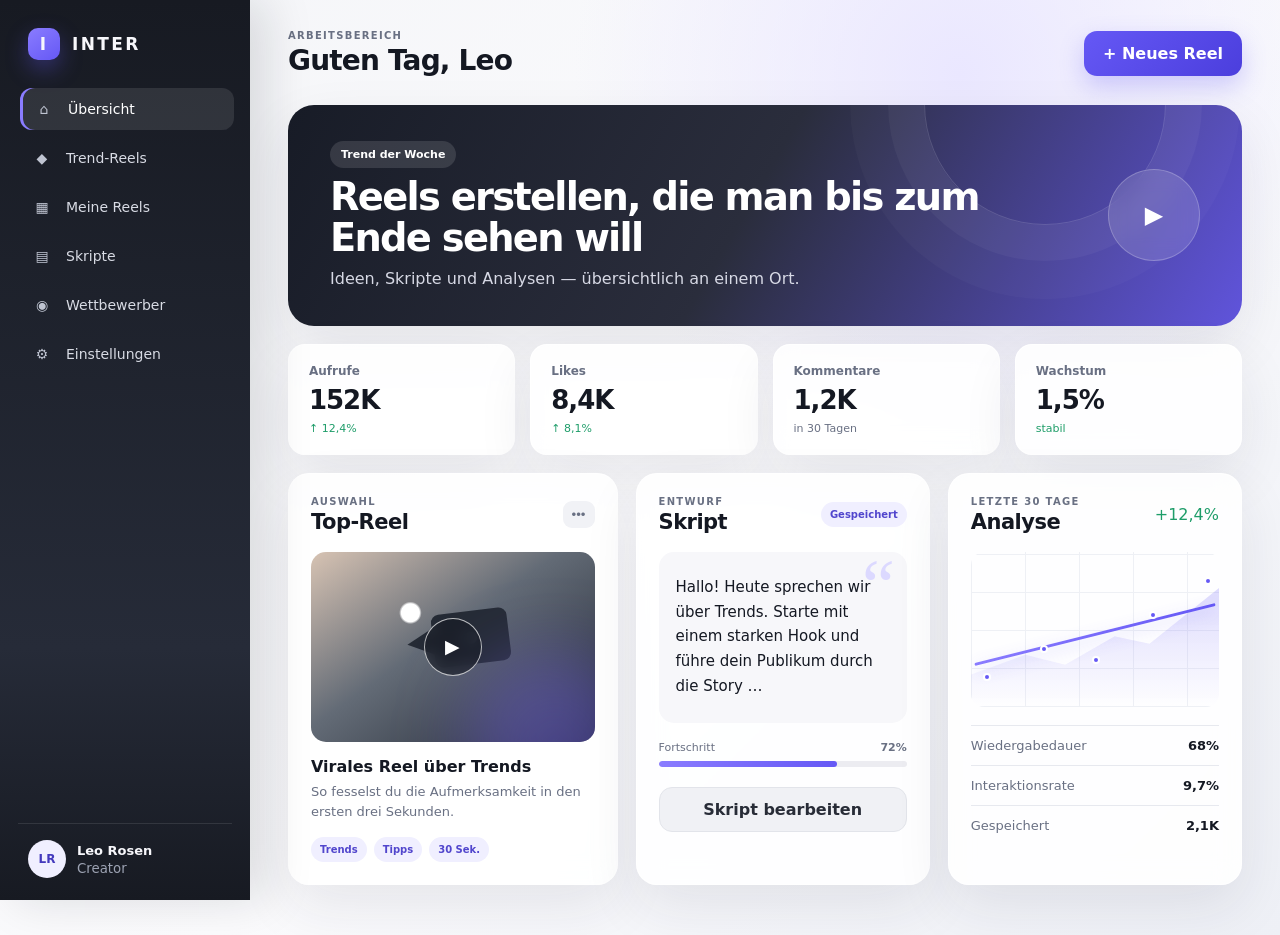
==== index.html @ 240b31e9 "Translate dashboard to German" ====
<!doctype html>
<html lang="de">
<head>
  <meta charset="UTF-8">
  <meta name="viewport" content="width=device-width, initial-scale=1.0">
  <meta name="description" content="Inter — der intelligente Arbeitsbereich für die Erstellung und Analyse von Reels.">
  <title>Inter — Reels Dashboard</title>
  <link rel="stylesheet" href="styles.css">
</head>
<body>
  <div class="app-shell">
    <aside class="sidebar" id="sidebar">
      <div class="brand"><span class="brand-mark">I</span><span>INTER</span></div>
      <nav aria-label="Hauptnavigation">
        <a class="nav-item active" href="#dashboard" aria-current="page"><span>⌂</span>Übersicht</a>
        <a class="nav-item" href="#ideas"><span>◆</span>Trend-Reels</a>
        <a class="nav-item" href="#reels"><span>▦</span>Meine Reels</a>
        <a class="nav-item" href="#scripts"><span>▤</span>Skripte</a>
        <a class="nav-item" href="#competitors"><span>◉</span>Wettbewerber</a>
        <a class="nav-item" href="#settings"><span>⚙</span>Einstellungen</a>
      </nav>
      <div class="sidebar-footer">
        <div class="avatar">LR</div>
        <div><strong>Leo Rosen</strong><small>Creator</small></div>
      </div>
    </aside>

    <main class="main" id="dashboard">
      <header class="topbar">
        <button class="menu-button" id="menuButton" aria-label="Menü öffnen" aria-expanded="false">☰</button>
        <div><p class="eyebrow">Arbeitsbereich</p><h1>Guten Tag, Leo</h1></div>
        <button class="primary-button">+ Neues Reel</button>
      </header>

      <section class="hero">
        <div><span class="badge">Trend der Woche</span><h2>Reels erstellen, die man bis zum Ende sehen will</h2><p>Ideen, Skripte und Analysen — übersichtlich an einem Ort.</p></div>
        <div class="hero-orb" aria-hidden="true"><span>▶</span></div>
      </section>

      <section class="stats" aria-label="Statistik">
        <article class="stat-card"><div class="stat-label">Aufrufe</div><strong>152K</strong><span class="positive">↑ 12,4%</span></article>
        <article class="stat-card"><div class="stat-label">Likes</div><strong>8,4K</strong><span class="positive">↑ 8,1%</span></article>
        <article class="stat-card"><div class="stat-label">Kommentare</div><strong>1,2K</strong><span>in 30 Tagen</span></article>
        <article class="stat-card"><div class="stat-label">Wachstum</div><strong>1,5%</strong><span class="positive">stabil</span></article>
      </section>

      <section class="dashboard-grid">
        <article class="panel popular-panel">
          <div class="panel-heading"><div><p class="eyebrow">Auswahl</p><h3>Top-Reel</h3></div><button class="icon-button" aria-label="Weitere Optionen">•••</button></div>
          <div class="video-placeholder"><div class="camera">●</div><button class="play-button" aria-label="Abspielen">▶</button><div class="video-glow"></div></div>
          <h4>Virales Reel über Trends</h4><p>So fesselst du die Aufmerksamkeit in den ersten drei Sekunden.</p>
          <div class="tags"><span>Trends</span><span>Tipps</span><span>30 Sek.</span></div>
        </article>

        <article class="panel script-panel" id="scripts">
          <div class="panel-heading"><div><p class="eyebrow">Entwurf</p><h3>Skript</h3></div><span class="status">Gespeichert</span></div>
          <div class="script-content"><span class="quote">“</span><p>Hallo! Heute sprechen wir über Trends. Starte mit einem starken Hook und führe dein Publikum durch die Story …</p></div>
          <div class="progress-label"><span>Fortschritt</span><strong>72%</strong></div><div class="progress"><span></span></div>
          <button class="secondary-button">Skript bearbeiten</button>
        </article>

        <article class="panel analytics-panel">
          <div class="panel-heading"><div><p class="eyebrow">Letzte 30 Tage</p><h3>Analyse</h3></div><span class="positive">+12,4%</span></div>
          <div class="chart" aria-label="Diagramm zur Entwicklung der Aufrufe"><div class="chart-line"></div><i style="--x:5%;--y:78%"></i><i style="--x:28%;--y:60%"></i><i style="--x:49%;--y:67%"></i><i style="--x:72%;--y:38%"></i><i style="--x:94%;--y:16%"></i></div>
          <div class="analytics-row"><span>Wiedergabedauer</span><strong>68%</strong></div><div class="analytics-row"><span>Interaktionsrate</span><strong>9,7%</strong></div><div class="analytics-row"><span>Gespeichert</span><strong>2,1K</strong></div>
        </article>
      </section>
    </main>
  </div>
  <script src="app.js"></script>
</body>
</html>
---- styles.css ----
:root{--ink:#141822;--muted:#697083;--line:#e7e9ef;--panel:rgba(255,255,255,.88);--accent:#6558f5;--accent2:#8a7cff;--positive:#1e9d69;--shadow:0 22px 55px rgba(32,38,55,.09)}
*{box-sizing:border-box}html{scroll-behavior:smooth}body{margin:0;font-family:Inter,ui-sans-serif,system-ui,-apple-system,"Segoe UI",sans-serif;color:var(--ink);background:radial-gradient(circle at 75% 8%,#eae7ff 0,transparent 30%),linear-gradient(135deg,#f4f5f8,#fbfbfd 52%,#eef0f6);min-height:100vh}.app-shell{display:grid;grid-template-columns:250px 1fr;min-height:100vh}.sidebar{position:sticky;top:0;height:100vh;padding:28px 18px 22px;color:#f7f7fb;background:linear-gradient(180deg,#171a22,#262b38 72%,#171a22);display:flex;flex-direction:column;box-shadow:16px 0 45px rgba(18,21,29,.13);z-index:10}.brand{display:flex;align-items:center;gap:12px;padding:0 10px 28px;font-size:17px;font-weight:800;letter-spacing:.14em}.brand-mark{display:grid;place-items:center;width:32px;height:32px;border-radius:10px;background:linear-gradient(145deg,var(--accent2),var(--accent));box-shadow:0 9px 22px rgba(101,88,245,.35)}nav{display:grid;gap:7px}.nav-item{display:flex;gap:14px;align-items:center;padding:13px 14px;border-radius:12px;color:#d8dbe4;text-decoration:none;font-size:14px;transition:.2s}.nav-item span{width:20px;text-align:center;color:#bfc4d1}.nav-item:hover,.nav-item.active{color:#fff;background:rgba(255,255,255,.1);transform:translateX(2px)}.nav-item.active{box-shadow:inset 3px 0 0 var(--accent2)}.sidebar-footer{margin-top:auto;padding:16px 10px 0;border-top:1px solid rgba(255,255,255,.1);display:flex;align-items:center;gap:11px}.sidebar-footer strong,.sidebar-footer small{display:block}.sidebar-footer strong{font-size:13px}.sidebar-footer small{color:#9ca2b2;margin-top:3px}.avatar{display:grid;place-items:center;width:38px;height:38px;border-radius:50%;background:#f0efff;color:#4339bd;font-weight:800;font-size:12px}.main{padding:30px 38px 50px;min-width:0}.topbar{display:flex;align-items:center;gap:18px;margin-bottom:28px}.topbar h1{font-size:28px;margin:3px 0 0;letter-spacing:-.03em}.eyebrow{margin:0;text-transform:uppercase;letter-spacing:.13em;color:var(--muted);font-size:10px;font-weight:800}.primary-button,.secondary-button{border:0;border-radius:13px;font:inherit;font-weight:750;cursor:pointer}.primary-button{margin-left:auto;color:white;padding:13px 19px;background:linear-gradient(135deg,var(--accent),#4b3edd);box-shadow:0 10px 24px rgba(101,88,245,.28)}.menu-button{display:none;border:0;background:white;border-radius:10px;padding:10px;font-size:20px}.hero{position:relative;overflow:hidden;display:flex;justify-content:space-between;align-items:center;padding:38px 42px;border-radius:26px;color:#fff;background:linear-gradient(120deg,#181c27 0%,#2a2d3c 48%,#6054dc 100%);box-shadow:var(--shadow)}.hero:after{content:"";position:absolute;width:240px;height:240px;right:8%;top:-55%;border:1px solid rgba(255,255,255,.15);border-radius:50%;box-shadow:0 0 0 36px rgba(255,255,255,.04),0 0 0 74px rgba(255,255,255,.025)}.hero h2{max-width:650px;margin:14px 0 10px;font-size:clamp(25px,3vw,42px);line-height:1.08;letter-spacing:-.045em}.hero p{max-width:580px;margin:0;color:#d7d9e5}.badge{padding:7px 11px;border-radius:99px;background:rgba(255,255,255,.12);font-size:11px;font-weight:700}.hero-orb{z-index:1;display:grid;place-items:center;min-width:92px;height:92px;border-radius:50%;background:rgba(255,255,255,.13);border:1px solid rgba(255,255,255,.22);font-size:24px;backdrop-filter:blur(10px)}.stats{display:grid;grid-template-columns:repeat(4,1fr);gap:15px;margin:18px 0}.stat-card,.panel{background:var(--panel);border:1px solid rgba(255,255,255,.9);box-shadow:var(--shadow);backdrop-filter:blur(12px)}.stat-card{padding:19px 20px;border-radius:17px;display:grid;gap:7px}.stat-card strong{font-size:26px;letter-spacing:-.04em}.stat-card>span{font-size:11px;color:var(--muted)}.stat-label{font-size:12px;color:var(--muted);font-weight:650}.positive{color:var(--positive)!important}.dashboard-grid{display:grid;grid-template-columns:1.12fr 1fr 1fr;gap:18px}.panel{border-radius:21px;padding:22px;min-width:0}.panel-heading{display:flex;align-items:center;justify-content:space-between;margin-bottom:18px}.panel h3{font-size:21px;margin:3px 0 0;letter-spacing:-.025em}.panel h4{font-size:16px;margin:15px 0 6px}.panel>p{font-size:13px;line-height:1.55;color:var(--muted);margin:0}.icon-button{border:0;background:#f1f2f6;border-radius:9px;padding:6px 9px;color:var(--muted)}.video-placeholder{height:190px;position:relative;overflow:hidden;border-radius:15px;background:radial-gradient(circle at 35% 32%,#fff 0 4%,transparent 5%),linear-gradient(145deg,#d7c3b3 0%,#636b76 45%,#202632 100%)}.camera{position:absolute;left:43%;top:31%;width:76px;height:53px;border-radius:8px;background:#252b35;color:#47505c;text-align:center;padding-top:16px;transform:rotate(-7deg)}.camera:before{content:"";position:absolute;left:-26px;top:12px;border-style:solid;border-width:14px 28px 14px 0;border-color:transparent #252b35 transparent transparent}.play-button{position:absolute;z-index:2;inset:50% auto auto 50%;transform:translate(-50%,-50%);display:grid;place-items:center;width:58px;height:58px;border-radius:50%;border:1px solid rgba(255,255,255,.7);background:rgba(20,24,34,.55);color:white;font-size:19px;backdrop-filter:blur(8px)}.video-glow{position:absolute;width:180px;height:180px;border-radius:50%;background:rgba(126,106,255,.38);filter:blur(35px);right:-50px;bottom:-90px}.tags{display:flex;flex-wrap:wrap;gap:7px;margin-top:15px}.tags span,.status{font-size:10px;font-weight:700;padding:7px 9px;border-radius:99px;background:#f0efff;color:#5146cd}.script-content{position:relative;padding:23px 17px 24px;background:#f7f7fa;border-radius:15px;min-height:157px}.script-content p{margin:0;font-size:15px;line-height:1.65}.quote{position:absolute;right:12px;top:-9px;color:#dcd9ff;font-size:74px;font-family:Georgia}.progress-label{display:flex;justify-content:space-between;margin:18px 0 7px;font-size:11px;color:var(--muted)}.progress{height:6px;border-radius:8px;background:#ececf1;overflow:hidden}.progress span{display:block;width:72%;height:100%;background:linear-gradient(90deg,var(--accent2),var(--accent));border-radius:8px}.secondary-button{width:100%;margin-top:20px;padding:12px;color:#282c37;background:#f0f1f5;border:1px solid #e2e4ea}.chart{height:155px;position:relative;margin:2px 0 18px;border-radius:13px;background:repeating-linear-gradient(0deg,#eef0f5 0 1px,transparent 1px 38px),repeating-linear-gradient(90deg,#eef0f5 0 1px,transparent 1px 54px);overflow:hidden}.chart:before{content:"";position:absolute;inset:20% 0 0;background:linear-gradient(180deg,rgba(101,88,245,.22),transparent);clip-path:polygon(0 74%,22% 58%,38% 66%,58% 43%,72% 49%,100% 4%,100% 100%,0 100%)}.chart-line{position:absolute;left:0;right:0;top:52%;height:3px;background:linear-gradient(90deg,var(--accent2),var(--accent));transform:rotate(-14deg);border-radius:9px;box-shadow:0 5px 15px rgba(101,88,245,.3)}.chart i{position:absolute;left:var(--x);top:var(--y);width:8px;height:8px;border-radius:50%;background:var(--accent);border:2px solid white}.analytics-row{display:flex;justify-content:space-between;padding:12px 0;border-top:1px solid var(--line);font-size:13px}.analytics-row span{color:var(--muted)}
@media(max-width:1050px){.dashboard-grid{grid-template-columns:1fr 1fr}.analytics-panel{grid-column:1/-1}.stats{grid-template-columns:repeat(2,1fr)}}
@media(max-width:760px){.app-shell{display:block}.sidebar{position:fixed;left:-270px;transition:left .25s}.sidebar.open{left:0}.main{padding:22px 17px 40px}.menu-button{display:block}.topbar h1{font-size:21px}.primary-button{padding:11px 13px;font-size:12px}.hero{padding:28px 24px}.hero-orb{display:none}.dashboard-grid{grid-template-columns:1fr}.analytics-panel{grid-column:auto}.stats{grid-template-columns:1fr 1fr}.video-placeholder{height:220px}}
@media(max-width:460px){.stats{grid-template-columns:1fr}.topbar .eyebrow{display:none}.primary-button{font-size:0}.primary-button:after{content:"+";font-size:20px}.hero h2{font-size:27px}}
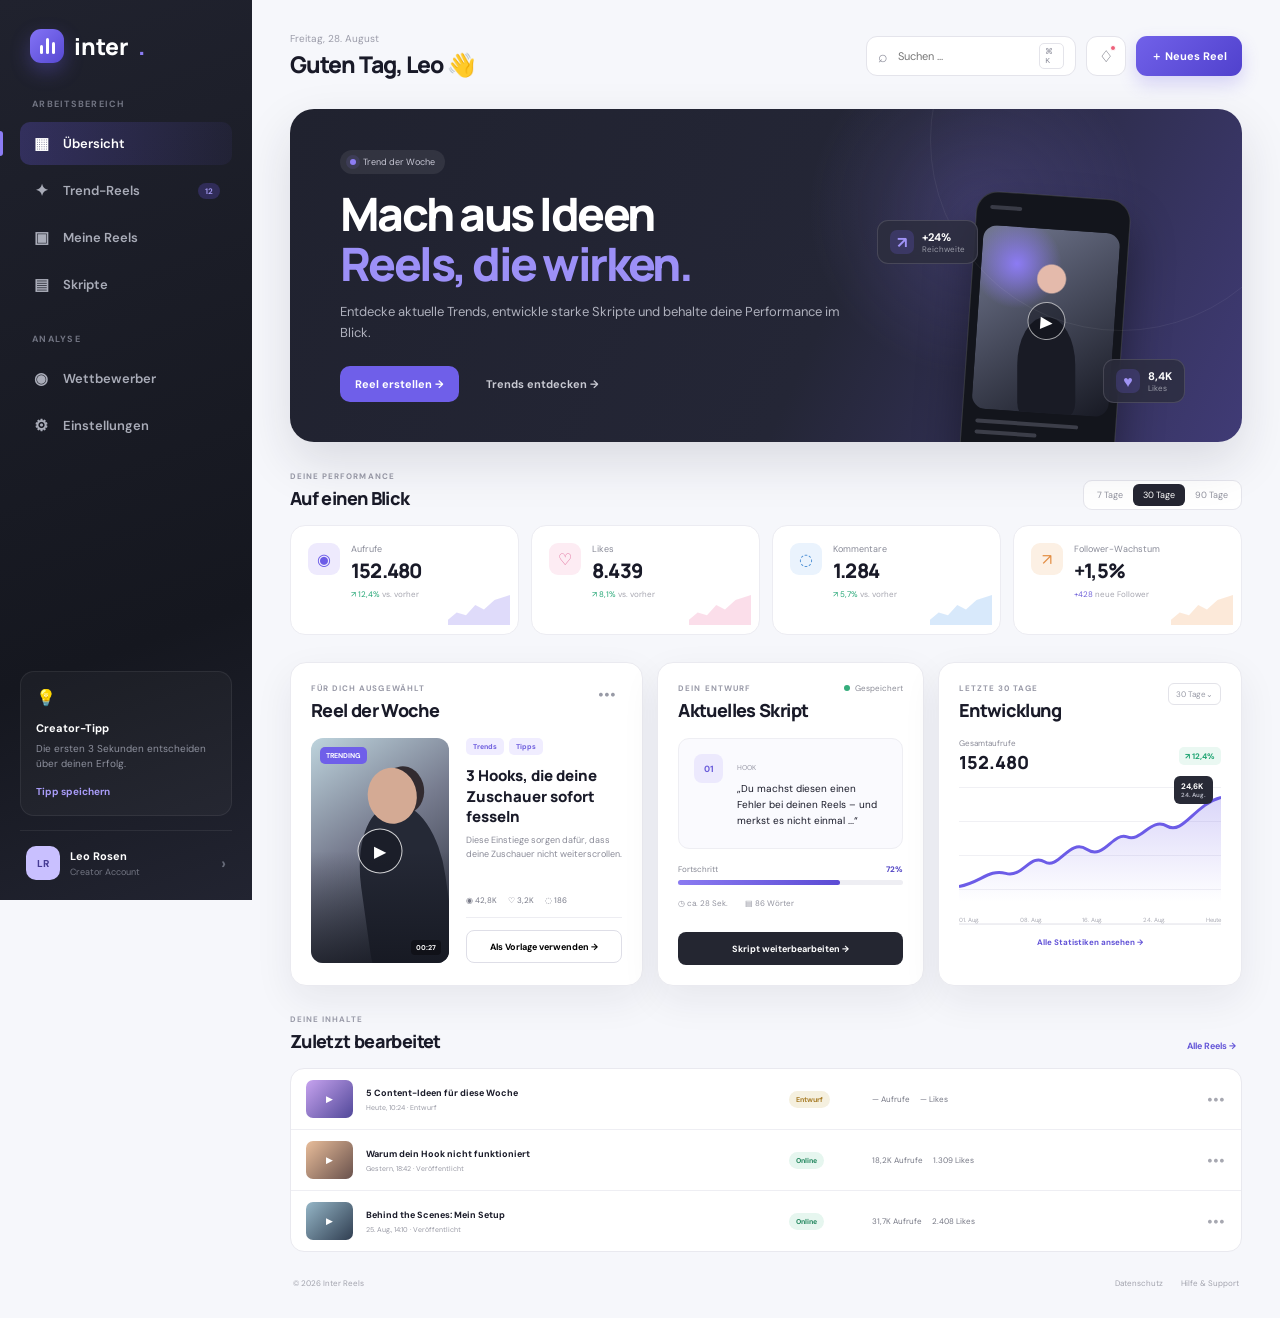
==== commit 42465b44: "Build complete dashboard frontend" ====
--- a/index.html
+++ b/index.html
@@ -1,72 +1,84 @@
 <!doctype html>
 <html lang="de">
 <head>
-  <meta charset="UTF-8">
-  <meta name="viewport" content="width=device-width, initial-scale=1.0">
-  <meta name="description" content="Inter — der intelligente Arbeitsbereich für die Erstellung und Analyse von Reels.">
-  <title>Inter — Reels Dashboard</title>
+  <meta charset="UTF-8"><meta name="viewport" content="width=device-width,initial-scale=1">
+  <meta name="description" content="Inter Reels – Ideen, Skripte und Performance für deine Kurzvideos.">
+  <title>Inter Reels — Dashboard</title>
+  <link rel="preconnect" href="https://fonts.googleapis.com"><link rel="preconnect" href="https://fonts.gstatic.com" crossorigin>
+  <link href="https://fonts.googleapis.com/css2?family=DM+Sans:wght@400;500;600;700&family=Manrope:wght@700;800&display=swap" rel="stylesheet">
   <link rel="stylesheet" href="styles.css">
 </head>
 <body>
-  <div class="app-shell">
-    <aside class="sidebar" id="sidebar">
-      <div class="brand"><span class="brand-mark">I</span><span>INTER</span></div>
-      <nav aria-label="Hauptnavigation">
-        <a class="nav-item active" href="#dashboard" aria-current="page"><span>⌂</span>Übersicht</a>
-        <a class="nav-item" href="#ideas"><span>◆</span>Trend-Reels</a>
-        <a class="nav-item" href="#reels"><span>▦</span>Meine Reels</a>
-        <a class="nav-item" href="#scripts"><span>▤</span>Skripte</a>
-        <a class="nav-item" href="#competitors"><span>◉</span>Wettbewerber</a>
-        <a class="nav-item" href="#settings"><span>⚙</span>Einstellungen</a>
-      </nav>
-      <div class="sidebar-footer">
-        <div class="avatar">LR</div>
-        <div><strong>Leo Rosen</strong><small>Creator</small></div>
+<div class="app-shell">
+  <aside class="sidebar" id="sidebar">
+    <a class="brand" href="#dashboard"><span class="brand-mark"><i></i><i></i><i></i></span>inter<span>.</span></a>
+    <nav aria-label="Hauptnavigation">
+      <p>ARBEITSBEREICH</p>
+      <a class="nav-item active" href="#dashboard" data-name="Übersicht"><b>▦</b>Übersicht</a>
+      <a class="nav-item" href="#trends" data-name="Trend-Reels"><b>✦</b>Trend-Reels <small>12</small></a>
+      <a class="nav-item" href="#reels" data-name="Meine Reels"><b>▣</b>Meine Reels</a>
+      <a class="nav-item" href="#scripts" data-name="Skripte"><b>▤</b>Skripte</a>
+      <p>ANALYSE</p>
+      <a class="nav-item" href="#competitors" data-name="Wettbewerber"><b>◉</b>Wettbewerber</a>
+      <a class="nav-item" href="#settings" data-name="Einstellungen"><b>⚙</b>Einstellungen</a>
+    </nav>
+    <div class="creator-tip"><span>💡</span><strong>Creator-Tipp</strong><p>Die ersten 3 Sekunden entscheiden über deinen Erfolg.</p><button data-toast="Tipp gespeichert">Tipp speichern</button></div>
+    <button class="profile" data-toast="Profilbereich wird vorbereitet"><span>LR</span><div><strong>Leo Rosen</strong><small>Creator Account</small></div><b>›</b></button>
+  </aside>
+  <button class="backdrop" id="backdrop" aria-label="Menü schließen"></button>
+
+  <main id="dashboard">
+    <header class="topbar">
+      <button class="menu" id="menu" aria-label="Menü öffnen" aria-expanded="false">☰</button>
+      <div class="welcome"><p>Freitag, 28. August</p><h1>Guten Tag, Leo 👋</h1></div>
+      <div class="top-actions"><label class="search">⌕<input id="search" type="search" placeholder="Suchen ..."><kbd>⌘ K</kbd></label><button class="bell" data-toast="Du hast 3 neue Benachrichtigungen">♢<i></i></button><button class="primary" data-new>＋ Neues Reel</button></div>
+    </header>
+
+    <section class="hero">
+      <div class="hero-copy"><span class="badge"><i></i>Trend der Woche</span><h2>Mach aus Ideen<br><em>Reels, die wirken.</em></h2><p>Entdecke aktuelle Trends, entwickle starke Skripte und behalte deine Performance im Blick.</p><div><button class="hero-button" data-new>Reel erstellen →</button><button class="hero-link" data-go="trends">Trends entdecken →</button></div></div>
+      <div class="hero-art" aria-hidden="true"><div class="phone"><div class="phone-head"></div><div class="preview"><span></span><button>▶</button></div><i></i><i></i></div><div class="float one"><b>↗</b><span><strong>+24%</strong><small>Reichweite</small></span></div><div class="float two"><b>♥</b><span><strong>8,4K</strong><small>Likes</small></span></div></div>
+    </section>
+
+    <section class="performance">
+      <div class="section-head"><div><p>DEINE PERFORMANCE</p><h2>Auf einen Blick</h2></div><div class="period"><button data-period="7">7 Tage</button><button class="active" data-period="30">30 Tage</button><button data-period="90">90 Tage</button></div></div>
+      <div class="stats">
+        <article><span class="stat-icon purple">◉</span><div><small>Aufrufe</small><strong data-stat="0">152.480</strong><em>↗ 12,4% <i>vs. vorher</i></em></div><b class="spark purple"></b></article>
+        <article><span class="stat-icon pink">♡</span><div><small>Likes</small><strong data-stat="1">8.439</strong><em>↗ 8,1% <i>vs. vorher</i></em></div><b class="spark pink"></b></article>
+        <article><span class="stat-icon blue">◌</span><div><small>Kommentare</small><strong data-stat="2">1.284</strong><em>↗ 5,7% <i>vs. vorher</i></em></div><b class="spark blue"></b></article>
+        <article><span class="stat-icon orange">↗</span><div><small>Follower-Wachstum</small><strong data-stat="3">+1,5%</strong><em class="growth">+428 <i>neue Follower</i></em></div><b class="spark orange"></b></article>
       </div>
-    </aside>
+    </section>
 
-    <main class="main" id="dashboard">
-      <header class="topbar">
-        <button class="menu-button" id="menuButton" aria-label="Menü öffnen" aria-expanded="false">☰</button>
-        <div><p class="eyebrow">Arbeitsbereich</p><h1>Guten Tag, Leo</h1></div>
-        <button class="primary-button">+ Neues Reel</button>
-      </header>
+    <section class="dashboard-grid" id="trends">
+      <article class="panel featured">
+        <div class="panel-head"><div><p>FÜR DICH AUSGEWÄHLT</p><h2>Reel der Woche</h2></div><button data-toast="Weitere Optionen folgen">•••</button></div>
+        <div class="featured-body"><div class="cover"><span class="trending">TRENDING</span><div class="person"></div><button class="play" data-play>▶</button><small>00:27</small></div><div class="reel-info"><div class="tags"><span>Trends</span><span>Tipps</span></div><h3>3 Hooks, die deine Zuschauer sofort fesseln</h3><p>Diese Einstiege sorgen dafür, dass deine Zuschauer nicht weiterscrollen.</p><div class="metrics"><span>◉ 42,8K</span><span>♡ 3,2K</span><span>◌ 186</span></div><button class="outline" data-template>Als Vorlage verwenden →</button></div></div>
+      </article>
 
-      <section class="hero">
-        <div><span class="badge">Trend der Woche</span><h2>Reels erstellen, die man bis zum Ende sehen will</h2><p>Ideen, Skripte und Analysen — übersichtlich an einem Ort.</p></div>
-        <div class="hero-orb" aria-hidden="true"><span>▶</span></div>
-      </section>
+      <article class="panel script" id="scripts">
+        <div class="panel-head"><div><p>DEIN ENTWURF</p><h2>Aktuelles Skript</h2></div><span class="saved"><i></i>Gespeichert</span></div>
+        <div class="script-box"><b>01</b><div><small>HOOK</small><p>„Du machst diesen einen Fehler bei deinen Reels – und merkst es nicht einmal ...“</p></div></div>
+        <div class="progress-label"><span>Fortschritt</span><strong>72%</strong></div><div class="progress"><i></i></div><div class="script-meta"><span>◷ ca. 28 Sek.</span><span>▤ 86 Wörter</span></div><button class="dark" data-edit>Skript weiterbearbeiten →</button>
+      </article>
 
-      <section class="stats" aria-label="Statistik">
-        <article class="stat-card"><div class="stat-label">Aufrufe</div><strong>152K</strong><span class="positive">↑ 12,4%</span></article>
-        <article class="stat-card"><div class="stat-label">Likes</div><strong>8,4K</strong><span class="positive">↑ 8,1%</span></article>
-        <article class="stat-card"><div class="stat-label">Kommentare</div><strong>1,2K</strong><span>in 30 Tagen</span></article>
-        <article class="stat-card"><div class="stat-label">Wachstum</div><strong>1,5%</strong><span class="positive">stabil</span></article>
-      </section>
+      <article class="panel analytics">
+        <div class="panel-head"><div><p>LETZTE 30 TAGE</p><h2>Entwicklung</h2></div><button class="select" data-toast="Zeitraum: 30 Tage">30 Tage⌄</button></div>
+        <div class="chart-total"><span>Gesamtaufrufe<strong>152.480</strong></span><b>↗ 12,4%</b></div>
+        <div class="chart"><span class="tooltip">24,6K<small>24. Aug.</small></span><svg viewBox="0 0 460 155" preserveAspectRatio="none"><defs><linearGradient id="fill" x1="0" y1="0" x2="0" y2="1"><stop stop-color="#6c5ce7" stop-opacity=".25"/><stop offset="1" stop-color="#6c5ce7" stop-opacity="0"/></linearGradient></defs><path class="area" d="M0 135C38 130 52 112 82 118S125 92 150 103S194 72 224 87S270 64 295 71S337 45 365 57S413 29 460 20V155H0Z"/><path class="line" d="M0 135C38 130 52 112 82 118S125 92 150 103S194 72 224 87S270 64 295 71S337 45 365 57S413 29 460 20"/></svg><div><span>01. Aug.</span><span>08. Aug.</span><span>16. Aug.</span><span>24. Aug.</span><span>Heute</span></div></div>
+        <button class="panel-link" data-toast="Detailanalyse wird vorbereitet">Alle Statistiken ansehen →</button>
+      </article>
+    </section>
 
-      <section class="dashboard-grid">
-        <article class="panel popular-panel">
-          <div class="panel-heading"><div><p class="eyebrow">Auswahl</p><h3>Top-Reel</h3></div><button class="icon-button" aria-label="Weitere Optionen">•••</button></div>
-          <div class="video-placeholder"><div class="camera">●</div><button class="play-button" aria-label="Abspielen">▶</button><div class="video-glow"></div></div>
-          <h4>Virales Reel über Trends</h4><p>So fesselst du die Aufmerksamkeit in den ersten drei Sekunden.</p>
-          <div class="tags"><span>Trends</span><span>Tipps</span><span>30 Sek.</span></div>
-        </article>
+    <section class="recent" id="reels"><div class="section-head"><div><p>DEINE INHALTE</p><h2>Zuletzt bearbeitet</h2></div><button data-toast="Alle Reels werden bald verfügbar">Alle Reels →</button></div><div class="reel-list">
+      <article><div class="thumb violet">▶</div><div><strong>5 Content-Ideen für diese Woche</strong><small>Heute, 10:24 · Entwurf</small></div><span class="draft">Entwurf</span><p>— Aufrufe　 — Likes</p><button>•••</button></article>
+      <article><div class="thumb sand">▶</div><div><strong>Warum dein Hook nicht funktioniert</strong><small>Gestern, 18:42 · Veröffentlicht</small></div><span class="live">Online</span><p>18,2K Aufrufe　 1.309 Likes</p><button>•••</button></article>
+      <article><div class="thumb slate">▶</div><div><strong>Behind the Scenes: Mein Setup</strong><small>25. Aug., 14:10 · Veröffentlicht</small></div><span class="live">Online</span><p>31,7K Aufrufe　 2.408 Likes</p><button>•••</button></article>
+    </div></section>
+    <footer><span>© 2026 Inter Reels</span><div><a href="#privacy">Datenschutz</a><a href="#help">Hilfe & Support</a></div></footer>
+  </main>
+</div>
 
-        <article class="panel script-panel" id="scripts">
-          <div class="panel-heading"><div><p class="eyebrow">Entwurf</p><h3>Skript</h3></div><span class="status">Gespeichert</span></div>
-          <div class="script-content"><span class="quote">“</span><p>Hallo! Heute sprechen wir über Trends. Starte mit einem starken Hook und führe dein Publikum durch die Story …</p></div>
-          <div class="progress-label"><span>Fortschritt</span><strong>72%</strong></div><div class="progress"><span></span></div>
-          <button class="secondary-button">Skript bearbeiten</button>
-        </article>
-
-        <article class="panel analytics-panel">
-          <div class="panel-heading"><div><p class="eyebrow">Letzte 30 Tage</p><h3>Analyse</h3></div><span class="positive">+12,4%</span></div>
-          <div class="chart" aria-label="Diagramm zur Entwicklung der Aufrufe"><div class="chart-line"></div><i style="--x:5%;--y:78%"></i><i style="--x:28%;--y:60%"></i><i style="--x:49%;--y:67%"></i><i style="--x:72%;--y:38%"></i><i style="--x:94%;--y:16%"></i></div>
-          <div class="analytics-row"><span>Wiedergabedauer</span><strong>68%</strong></div><div class="analytics-row"><span>Interaktionsrate</span><strong>9,7%</strong></div><div class="analytics-row"><span>Gespeichert</span><strong>2,1K</strong></div>
-        </article>
-      </section>
-    </main>
-  </div>
-  <script src="app.js"></script>
-</body>
-</html>
+<dialog id="modal"><form method="dialog"><button class="close" value="cancel">×</button><span class="modal-icon">✦</span><p>NEUES PROJEKT</p><h2>Was möchtest du erstellen?</h2><small>Wähle einen Startpunkt für dein nächstes Reel.</small><div class="choices"><button type="button" data-choice="Trend-Vorlage"><span>↗</span><strong>Trend-Vorlage</strong><small>Aktuelles Format verwenden</small></button><button type="button" data-choice="Leeres Skript"><span>▤</span><strong>Leeres Skript</strong><small>Eigene Idee entwickeln</small></button><button type="button" data-choice="KI-Assistent"><span>✦</span><strong>KI-Assistent</strong><small>Ideen vorschlagen lassen</small></button></div></form></dialog>
+<div class="toast" id="toast" role="status"><span>✓</span><p></p></div>
+<script src="app.js"></script>
+</body></html>
--- a/styles.css
+++ b/styles.css
@@ -1,5 +1,5 @@
-:root{--ink:#141822;--muted:#697083;--line:#e7e9ef;--panel:rgba(255,255,255,.88);--accent:#6558f5;--accent2:#8a7cff;--positive:#1e9d69;--shadow:0 22px 55px rgba(32,38,55,.09)}
-*{box-sizing:border-box}html{scroll-behavior:smooth}body{margin:0;font-family:Inter,ui-sans-serif,system-ui,-apple-system,"Segoe UI",sans-serif;color:var(--ink);background:radial-gradient(circle at 75% 8%,#eae7ff 0,transparent 30%),linear-gradient(135deg,#f4f5f8,#fbfbfd 52%,#eef0f6);min-height:100vh}.app-shell{display:grid;grid-template-columns:250px 1fr;min-height:100vh}.sidebar{position:sticky;top:0;height:100vh;padding:28px 18px 22px;color:#f7f7fb;background:linear-gradient(180deg,#171a22,#262b38 72%,#171a22);display:flex;flex-direction:column;box-shadow:16px 0 45px rgba(18,21,29,.13);z-index:10}.brand{display:flex;align-items:center;gap:12px;padding:0 10px 28px;font-size:17px;font-weight:800;letter-spacing:.14em}.brand-mark{display:grid;place-items:center;width:32px;height:32px;border-radius:10px;background:linear-gradient(145deg,var(--accent2),var(--accent));box-shadow:0 9px 22px rgba(101,88,245,.35)}nav{display:grid;gap:7px}.nav-item{display:flex;gap:14px;align-items:center;padding:13px 14px;border-radius:12px;color:#d8dbe4;text-decoration:none;font-size:14px;transition:.2s}.nav-item span{width:20px;text-align:center;color:#bfc4d1}.nav-item:hover,.nav-item.active{color:#fff;background:rgba(255,255,255,.1);transform:translateX(2px)}.nav-item.active{box-shadow:inset 3px 0 0 var(--accent2)}.sidebar-footer{margin-top:auto;padding:16px 10px 0;border-top:1px solid rgba(255,255,255,.1);display:flex;align-items:center;gap:11px}.sidebar-footer strong,.sidebar-footer small{display:block}.sidebar-footer strong{font-size:13px}.sidebar-footer small{color:#9ca2b2;margin-top:3px}.avatar{display:grid;place-items:center;width:38px;height:38px;border-radius:50%;background:#f0efff;color:#4339bd;font-weight:800;font-size:12px}.main{padding:30px 38px 50px;min-width:0}.topbar{display:flex;align-items:center;gap:18px;margin-bottom:28px}.topbar h1{font-size:28px;margin:3px 0 0;letter-spacing:-.03em}.eyebrow{margin:0;text-transform:uppercase;letter-spacing:.13em;color:var(--muted);font-size:10px;font-weight:800}.primary-button,.secondary-button{border:0;border-radius:13px;font:inherit;font-weight:750;cursor:pointer}.primary-button{margin-left:auto;color:white;padding:13px 19px;background:linear-gradient(135deg,var(--accent),#4b3edd);box-shadow:0 10px 24px rgba(101,88,245,.28)}.menu-button{display:none;border:0;background:white;border-radius:10px;padding:10px;font-size:20px}.hero{position:relative;overflow:hidden;display:flex;justify-content:space-between;align-items:center;padding:38px 42px;border-radius:26px;color:#fff;background:linear-gradient(120deg,#181c27 0%,#2a2d3c 48%,#6054dc 100%);box-shadow:var(--shadow)}.hero:after{content:"";position:absolute;width:240px;height:240px;right:8%;top:-55%;border:1px solid rgba(255,255,255,.15);border-radius:50%;box-shadow:0 0 0 36px rgba(255,255,255,.04),0 0 0 74px rgba(255,255,255,.025)}.hero h2{max-width:650px;margin:14px 0 10px;font-size:clamp(25px,3vw,42px);line-height:1.08;letter-spacing:-.045em}.hero p{max-width:580px;margin:0;color:#d7d9e5}.badge{padding:7px 11px;border-radius:99px;background:rgba(255,255,255,.12);font-size:11px;font-weight:700}.hero-orb{z-index:1;display:grid;place-items:center;min-width:92px;height:92px;border-radius:50%;background:rgba(255,255,255,.13);border:1px solid rgba(255,255,255,.22);font-size:24px;backdrop-filter:blur(10px)}.stats{display:grid;grid-template-columns:repeat(4,1fr);gap:15px;margin:18px 0}.stat-card,.panel{background:var(--panel);border:1px solid rgba(255,255,255,.9);box-shadow:var(--shadow);backdrop-filter:blur(12px)}.stat-card{padding:19px 20px;border-radius:17px;display:grid;gap:7px}.stat-card strong{font-size:26px;letter-spacing:-.04em}.stat-card>span{font-size:11px;color:var(--muted)}.stat-label{font-size:12px;color:var(--muted);font-weight:650}.positive{color:var(--positive)!important}.dashboard-grid{display:grid;grid-template-columns:1.12fr 1fr 1fr;gap:18px}.panel{border-radius:21px;padding:22px;min-width:0}.panel-heading{display:flex;align-items:center;justify-content:space-between;margin-bottom:18px}.panel h3{font-size:21px;margin:3px 0 0;letter-spacing:-.025em}.panel h4{font-size:16px;margin:15px 0 6px}.panel>p{font-size:13px;line-height:1.55;color:var(--muted);margin:0}.icon-button{border:0;background:#f1f2f6;border-radius:9px;padding:6px 9px;color:var(--muted)}.video-placeholder{height:190px;position:relative;overflow:hidden;border-radius:15px;background:radial-gradient(circle at 35% 32%,#fff 0 4%,transparent 5%),linear-gradient(145deg,#d7c3b3 0%,#636b76 45%,#202632 100%)}.camera{position:absolute;left:43%;top:31%;width:76px;height:53px;border-radius:8px;background:#252b35;color:#47505c;text-align:center;padding-top:16px;transform:rotate(-7deg)}.camera:before{content:"";position:absolute;left:-26px;top:12px;border-style:solid;border-width:14px 28px 14px 0;border-color:transparent #252b35 transparent transparent}.play-button{position:absolute;z-index:2;inset:50% auto auto 50%;transform:translate(-50%,-50%);display:grid;place-items:center;width:58px;height:58px;border-radius:50%;border:1px solid rgba(255,255,255,.7);background:rgba(20,24,34,.55);color:white;font-size:19px;backdrop-filter:blur(8px)}.video-glow{position:absolute;width:180px;height:180px;border-radius:50%;background:rgba(126,106,255,.38);filter:blur(35px);right:-50px;bottom:-90px}.tags{display:flex;flex-wrap:wrap;gap:7px;margin-top:15px}.tags span,.status{font-size:10px;font-weight:700;padding:7px 9px;border-radius:99px;background:#f0efff;color:#5146cd}.script-content{position:relative;padding:23px 17px 24px;background:#f7f7fa;border-radius:15px;min-height:157px}.script-content p{margin:0;font-size:15px;line-height:1.65}.quote{position:absolute;right:12px;top:-9px;color:#dcd9ff;font-size:74px;font-family:Georgia}.progress-label{display:flex;justify-content:space-between;margin:18px 0 7px;font-size:11px;color:var(--muted)}.progress{height:6px;border-radius:8px;background:#ececf1;overflow:hidden}.progress span{display:block;width:72%;height:100%;background:linear-gradient(90deg,var(--accent2),var(--accent));border-radius:8px}.secondary-button{width:100%;margin-top:20px;padding:12px;color:#282c37;background:#f0f1f5;border:1px solid #e2e4ea}.chart{height:155px;position:relative;margin:2px 0 18px;border-radius:13px;background:repeating-linear-gradient(0deg,#eef0f5 0 1px,transparent 1px 38px),repeating-linear-gradient(90deg,#eef0f5 0 1px,transparent 1px 54px);overflow:hidden}.chart:before{content:"";position:absolute;inset:20% 0 0;background:linear-gradient(180deg,rgba(101,88,245,.22),transparent);clip-path:polygon(0 74%,22% 58%,38% 66%,58% 43%,72% 49%,100% 4%,100% 100%,0 100%)}.chart-line{position:absolute;left:0;right:0;top:52%;height:3px;background:linear-gradient(90deg,var(--accent2),var(--accent));transform:rotate(-14deg);border-radius:9px;box-shadow:0 5px 15px rgba(101,88,245,.3)}.chart i{position:absolute;left:var(--x);top:var(--y);width:8px;height:8px;border-radius:50%;background:var(--accent);border:2px solid white}.analytics-row{display:flex;justify-content:space-between;padding:12px 0;border-top:1px solid var(--line);font-size:13px}.analytics-row span{color:var(--muted)}
-@media(max-width:1050px){.dashboard-grid{grid-template-columns:1fr 1fr}.analytics-panel{grid-column:1/-1}.stats{grid-template-columns:repeat(2,1fr)}}
-@media(max-width:760px){.app-shell{display:block}.sidebar{position:fixed;left:-270px;transition:left .25s}.sidebar.open{left:0}.main{padding:22px 17px 40px}.menu-button{display:block}.topbar h1{font-size:21px}.primary-button{padding:11px 13px;font-size:12px}.hero{padding:28px 24px}.hero-orb{display:none}.dashboard-grid{grid-template-columns:1fr}.analytics-panel{grid-column:auto}.stats{grid-template-columns:1fr 1fr}.video-placeholder{height:220px}}
-@media(max-width:460px){.stats{grid-template-columns:1fr}.topbar .eyebrow{display:none}.primary-button{font-size:0}.primary-button:after{content:"+";font-size:20px}.hero h2{font-size:27px}}
+:root{--ink:#191a28;--muted:#898b99;--line:#e9e9f0;--purple:#6c5ce7;--green:#20a573;--shadow:0 14px 38px rgba(28,27,54,.07)}*{box-sizing:border-box}html{scroll-behavior:smooth}body{margin:0;background:#f6f7fb;color:var(--ink);font-family:"DM Sans",sans-serif}button,input{font:inherit}button{cursor:pointer}.app-shell{min-height:100vh}.sidebar{position:fixed;inset:0 auto 0 0;z-index:20;width:252px;padding:29px 20px 20px;color:#fff;background:linear-gradient(160deg,#20222e,#15171f 70%,#222431);display:flex;flex-direction:column}.brand{display:flex;align-items:center;gap:10px;padding:0 10px 35px;color:#fff;text-decoration:none;font:800 23px Manrope}.brand>span:last-child{color:#8b7cf3}.brand-mark{width:34px;height:34px;padding:9px 8px;border-radius:11px;background:linear-gradient(135deg,#8373f6,#5749d2);display:flex;align-items:flex-end;justify-content:center;gap:3px;box-shadow:0 8px 20px #6c5ce755}.brand-mark i{width:3px;border-radius:4px;background:white}.brand-mark i:nth-child(1){height:9px}.brand-mark i:nth-child(2){height:16px}.brand-mark i:nth-child(3){height:12px}nav{display:flex;flex-direction:column;gap:4px}nav>p{margin:0 12px 8px;color:#717482;font-size:9px;letter-spacing:.14em;font-weight:700}nav>p:nth-of-type(2){margin-top:23px}.nav-item{position:relative;display:flex;align-items:center;gap:13px;padding:11px 12px;border-radius:10px;color:#a9acb8;text-decoration:none;font-size:13px;font-weight:600}.nav-item b{width:18px;text-align:center;font-size:16px}.nav-item small{margin-left:auto;padding:3px 7px;border-radius:10px;background:#302c58;color:#aaa0fa;font-size:8px}.nav-item:hover{color:#fff;background:#ffffff0c}.nav-item.active{color:#fff;background:linear-gradient(90deg,#6c5ce744,#6c5ce711)}.nav-item.active:before{content:"";position:absolute;left:-20px;width:3px;height:25px;border-radius:0 4px 4px 0;background:#8c7cf4}.creator-tip{margin-top:auto;padding:15px;border:1px solid #ffffff12;border-radius:14px;background:#ffffff08}.creator-tip>span{display:block;margin-bottom:8px}.creator-tip strong{font-size:11px}.creator-tip p{margin:5px 0 8px;color:#8e919e;font-size:10px;line-height:1.45}.creator-tip button{padding:0;border:0;background:none;color:#a89cf8;font-size:10px;font-weight:700}.profile{display:flex;align-items:center;gap:10px;margin-top:14px;padding:15px 6px 0;border:0;border-top:1px solid #ffffff12;background:none;color:#fff;text-align:left}.profile>span{display:grid;place-items:center;width:34px;height:34px;border-radius:10px;background:#c9c0ff;color:#463b94;font-size:10px;font-weight:800}.profile div{flex:1}.profile strong,.profile small{display:block}.profile strong{font-size:11px}.profile small{margin-top:3px;color:#737683;font-size:9px}.profile>b{color:#666a78}main{max-width:1720px;margin-left:252px;padding:25px 38px 30px}.topbar{height:62px;display:flex;align-items:center;margin-bottom:22px}.welcome p{margin:0 0 3px;color:#9b9ca9;font-size:10px}.welcome h1{margin:0;font:800 23px Manrope;letter-spacing:-.04em}.top-actions{display:flex;align-items:center;gap:10px;margin-left:auto}.search{display:flex;align-items:center;gap:8px;width:210px;height:40px;padding:0 11px;border:1px solid #e4e4eb;border-radius:11px;background:#fff;color:#8d8e9b}.search input{width:100%;border:0;outline:0;background:none;font-size:11px}.search kbd{padding:3px 5px;border:1px solid #e4e4ea;border-radius:5px;font-size:8px}.bell,.menu{position:relative;width:40px;height:40px;border:1px solid #e4e4eb;border-radius:11px;background:#fff;color:#5b5d6a}.bell i{position:absolute;right:9px;top:8px;width:6px;height:6px;border:1px solid #fff;border-radius:50%;background:#ee607a}.primary{height:40px;padding:0 15px;border:0;border-radius:11px;background:linear-gradient(135deg,#7161e9,#5041cd);color:#fff;font-size:11px;font-weight:700;box-shadow:0 8px 18px #6c5ce73d}.menu{display:none}.hero{position:relative;min-height:294px;overflow:hidden;display:flex;align-items:center;padding:40px 50px;border-radius:24px;color:#fff;background:radial-gradient(circle at 72% 30%,#8676eb38,transparent 23%),linear-gradient(115deg,#20222f,#242636 57%,#403b76);box-shadow:0 20px 50px #1c1c3721}.hero:after{content:"";position:absolute;right:-70px;top:-160px;width:380px;height:380px;border:1px solid #ffffff0f;border-radius:50%}.hero-copy{position:relative;z-index:2;max-width:580px}.badge{display:inline-flex;align-items:center;gap:7px;padding:6px 10px;border-radius:20px;background:#ffffff14;color:#c8c8d5;font-size:9px}.badge i{width:6px;height:6px;border-radius:50%;background:#8d7df5;box-shadow:0 0 0 4px #8d7df51f}.hero h2{margin:15px 0 12px;font:800 clamp(32px,3.6vw,48px)/1.08 Manrope;letter-spacing:-.055em}.hero h2 em{color:#9c90f7;font-style:normal}.hero-copy>p{max-width:520px;margin:0;color:#afb1bd;font-size:13px;line-height:1.65}.hero-copy>div{display:flex;gap:21px;margin-top:23px}.hero-button,.hero-link{border:0;color:#fff;font-size:11px;font-weight:700}.hero-button{padding:11px 15px;border-radius:10px;background:#6f5fe9}.hero-link{background:none;color:#c7c8d1}.hero-art{position:absolute;right:6%;bottom:0;width:320px;height:280px}.phone{position:absolute;right:62px;bottom:-18px;width:155px;height:265px;padding:8px;border:1px solid #ffffff26;border-radius:22px 22px 0 0;background:#13151c;transform:rotate(4deg);box-shadow:0 25px 45px #0006}.phone-head{height:20px}.phone-head:after{content:"";display:block;width:32px;height:4px;margin:5px;border-radius:5px;background:#393b46}.preview{position:relative;height:184px;overflow:hidden;border-radius:14px;background:radial-gradient(circle at 52% 27%,#e4baab 0 9%,transparent 10%),radial-gradient(circle at 26% 20%,#8c7bf4,transparent 25%),linear-gradient(145deg,#737991,#171923)}.preview span{position:absolute;left:43px;bottom:-4px;width:58px;height:100px;border-radius:48% 48% 15% 15%;background:#191b25;transform:rotate(-4deg)}.preview button{position:absolute;inset:50% auto auto 50%;transform:translate(-50%,-50%);width:38px;height:38px;border:1px solid #ffffff99;border-radius:50%;background:#11131b77;color:#fff}.phone>i{display:block;width:75%;height:4px;margin:10px 5px -3px;border-radius:4px;background:#3c3e49}.phone>i+i{width:45%}.float{position:absolute;z-index:3;display:flex;align-items:center;gap:8px;padding:9px 12px;border:1px solid #ffffff21;border-radius:11px;background:#2c2d3dc7;backdrop-filter:blur(10px)}.float>b{display:grid;place-items:center;width:24px;height:24px;border-radius:7px;background:#7160ea38;color:#a093f6}.float strong,.float small{display:block}.float strong{font-size:11px}.float small{color:#999ba7;font-size:8px}.float.one{left:12px;top:58px}.float.two{right:0;bottom:39px}.performance{margin-top:29px}.section-head{display:flex;align-items:flex-end;justify-content:space-between;margin-bottom:15px}.section-head p,.panel-head p{margin:0 0 5px;color:#999aa8;font-size:8px;font-weight:700;letter-spacing:.13em}.section-head h2,.panel-head h2{margin:0;font:800 18px Manrope;letter-spacing:-.035em}.period{display:flex;padding:3px;border:1px solid #e5e5ec;border-radius:9px;background:#fff}.period button{padding:5px 10px;border:0;border-radius:6px;background:none;color:#92939f;font-size:9px}.period .active{background:#252632;color:#fff}.stats{display:grid;grid-template-columns:repeat(4,1fr);gap:12px}.stats article{position:relative;overflow:hidden;display:flex;gap:11px;min-height:110px;padding:17px;border:1px solid #ececf2;border-radius:15px;background:#fff}.stat-icon{display:grid;place-items:center;width:32px;height:32px;border-radius:9px}.stat-icon.purple{background:#eeeafd;color:#6c5ce7}.stat-icon.pink{background:#fdecf3;color:#df6697}.stat-icon.blue{background:#eaf3fd;color:#468bd3}.stat-icon.orange{background:#fcf0e4;color:#e28d43}.stats article div>small,.stats article div>strong,.stats article div>em{display:block}.stats article div>small{color:#898b98;font-size:9px}.stats article div>strong{margin:2px 0 5px;font:800 20px Manrope;letter-spacing:-.04em}.stats article div>em{color:var(--green);font-size:8px;font-style:normal}.stats article div>em i{color:#a5a5af;font-style:normal}.stats .growth{color:#7163d9}.spark{position:absolute;right:8px;bottom:9px;width:62px;height:33px;clip-path:polygon(0 83%,14% 61%,29% 69%,44% 38%,58% 52%,75% 23%,100% 8%,100% 100%,0 100%);opacity:.22}.spark.purple{background:#6c5ce7}.spark.pink{background:#ed6a9f}.spark.blue{background:#4f9bea}.spark.orange{background:#ef9d51}.dashboard-grid{display:grid;grid-template-columns:1.22fr .92fr 1.05fr;gap:14px;margin-top:27px;scroll-margin-top:20px}.panel{min-width:0;padding:20px;border:1px solid #eaeaf0;border-radius:16px;background:#fff;box-shadow:var(--shadow)}.panel-head{display:flex;justify-content:space-between;align-items:flex-start;margin-bottom:16px}.panel-head>button{border:0;background:none;color:#989aa6}.featured-body{display:grid;grid-template-columns:.88fr 1fr;gap:17px}.cover{position:relative;min-height:225px;overflow:hidden;border-radius:12px;background:linear-gradient(145deg,#bed4dd,#777c8f 43%,#202430)}.cover:after{content:"";position:absolute;inset:auto 0 0;height:50%;background:linear-gradient(transparent,#10121aaa)}.person{position:absolute;left:37%;bottom:-12px;width:85px;height:170px;border-radius:45% 45% 15% 15%;background:#252936;transform:rotate(-8deg)}.person:before{content:"";position:absolute;top:-38px;left:19px;width:49px;height:56px;border-radius:50%;background:#d4aa94;box-shadow:12px -4px 0 -4px #322b30}.play{position:absolute;z-index:3;inset:50% auto auto 50%;transform:translate(-50%,-50%);width:45px;height:45px;border:1px solid #ffffffcc;border-radius:50%;background:#12141d77;color:#fff}.trending,.cover>small{position:absolute;z-index:3;color:#fff;font-size:7px;font-weight:700}.trending{left:9px;top:9px;padding:4px 6px;border-radius:5px;background:#6f5fe9}.cover>small{right:8px;bottom:8px;padding:3px 5px;border-radius:4px;background:#0a0b1099}.reel-info{display:flex;flex-direction:column}.tags{display:flex;gap:5px}.tags span{padding:4px 7px;border-radius:5px;background:#f0edff;color:#6e5ede;font-size:7px;font-weight:700}.reel-info h3{margin:11px 0 7px;font:800 15px/1.35 Manrope}.reel-info>p{margin:0;color:#898a97;font-size:9px;line-height:1.55}.metrics{display:flex;gap:11px;padding:13px 0 12px;margin-top:auto;border-bottom:1px solid #ededf2;color:#777987;font-size:8px}.outline,.dark{width:100%;height:33px;border-radius:8px;font-size:9px;font-weight:700}.outline{margin-top:12px;border:1px solid #dedee7;background:#fff}.saved{display:flex;align-items:center;gap:5px;color:#8b8c97;font-size:8px}.saved i{width:6px;height:6px;border-radius:50%;background:#35ad7c}.script-box{display:grid;grid-template-columns:32px 1fr;gap:11px;min-height:111px;padding:15px;border:1px solid #eeeef3;border-radius:11px;background:#fafafe}.script-box>b{display:grid;place-items:center;width:29px;height:29px;border-radius:8px;background:#ece9fd;color:#6b5ddb;font-size:9px}.script-box small{color:#9a9ba8;font-size:7px}.script-box p{margin:6px 0 0;font-size:10px;line-height:1.6}.progress-label{display:flex;justify-content:space-between;margin:15px 0 6px;color:#858793;font-size:8px}.progress-label strong{color:#5144c4}.progress{height:5px;border-radius:6px;background:#eeeef3}.progress i{display:block;width:72%;height:100%;border-radius:6px;background:linear-gradient(90deg,#8b7bf1,#5b4bd4)}.script-meta{display:flex;gap:17px;margin:13px 0;color:#91929e;font-size:8px}.dark{margin-top:11px;border:0;background:#242631;color:#fff}.select{padding:5px 7px!important;border:1px solid #e3e3e9!important;border-radius:6px;background:#fff!important;font-size:8px}.chart-total{display:flex;align-items:center;justify-content:space-between}.chart-total span,.chart-total strong{display:block}.chart-total span{color:#8a8b98;font-size:8px}.chart-total strong{margin-top:2px;color:var(--ink);font:800 18px Manrope}.chart-total>b{padding:4px 6px;border-radius:5px;background:#eaf8f2;color:var(--green);font-size:8px}.chart{position:relative;height:142px;margin-top:8px;padding-bottom:20px;background:repeating-linear-gradient(0deg,#f0f0f4 0 1px,transparent 1px 34px)}.chart svg{width:100%;height:120px}.area{fill:url(#fill);stroke:none}.line{fill:none;stroke:#6c5ce7;stroke-width:3;vector-effect:non-scaling-stroke}.tooltip{position:absolute;z-index:2;right:3%;top:-6px;padding:5px 7px;border-radius:6px;background:#282a36;color:#fff;font-size:8px;font-weight:700}.tooltip small{display:block;color:#aeb0bc;font-size:6px}.chart>div{position:absolute;inset:auto 0 0;display:flex;justify-content:space-between;color:#aaabb5;font-size:6px}.panel-link{width:100%;padding-top:12px;border:0;border-top:1px solid #eeeef2;background:none;color:#6253d7;font-size:8px;font-weight:700}.recent{margin-top:28px;scroll-margin-top:20px}.section-head>button{border:0;background:none;color:#6557d8;font-size:9px;font-weight:700}.reel-list{overflow:hidden;border:1px solid #e9e9ef;border-radius:14px;background:#fff}.reel-list article{display:grid;grid-template-columns:47px minmax(180px,1.3fr) 70px 1fr 25px;align-items:center;gap:13px;padding:11px 15px;border-bottom:1px solid #eeeef3}.reel-list article:last-child{border:0}.thumb{display:grid;place-items:center;width:47px;height:38px;border-radius:7px;color:#fff;font-size:9px}.violet{background:linear-gradient(135deg,#c7a3ef,#514899)}.sand{background:linear-gradient(135deg,#e8bd9a,#69514c)}.slate{background:linear-gradient(135deg,#95b6c7,#303e51)}.reel-list strong,.reel-list small{display:block}.reel-list strong{font-size:9px}.reel-list small{margin-top:4px;color:#999aa5;font-size:7px}.reel-list article>span{justify-self:start;padding:4px 7px;border-radius:10px;font-size:7px;font-weight:700}.draft{background:#f5f0df;color:#a77b25}.live{background:#e6f6ef;color:#24875f}.reel-list p{color:#767885;font-size:8px}.reel-list article>button{border:0;background:none;color:#a7a8b1}footer{display:flex;justify-content:space-between;padding:26px 3px 0;color:#a2a3ad;font-size:8px}footer div{display:flex;gap:18px}footer a{color:inherit;text-decoration:none}dialog{width:min(520px,calc(100% - 32px));padding:0;border:0;border-radius:20px;box-shadow:0 30px 80px #14142355}dialog::backdrop{background:#161721aa;backdrop-filter:blur(4px)}dialog form{position:relative;padding:32px}.close{position:absolute;right:17px;top:17px;width:30px;height:30px;border:1px solid #e7e7ed;border-radius:8px;background:#fff}.modal-icon{display:grid;place-items:center;width:38px;height:38px;margin-bottom:15px;border-radius:10px;background:#eeeafd;color:#6758dc}dialog form>p{margin:0 0 5px;color:#999aa8;font-size:8px;font-weight:700;letter-spacing:.13em}dialog h2{margin:0 0 8px;font:800 23px Manrope}dialog form>small{color:#868895}.choices{display:grid;grid-template-columns:repeat(3,1fr);gap:9px;margin-top:22px}.choices button{display:flex;flex-direction:column;align-items:flex-start;min-height:125px;padding:15px;border:1px solid #e6e6ed;border-radius:12px;background:#fff;text-align:left}.choices button:hover{border-color:#8071e9;transform:translateY(-2px)}.choices button>span{display:grid;place-items:center;width:29px;height:29px;margin-bottom:11px;border-radius:8px;background:#f0edff;color:#6b5bdd}.choices strong{font-size:10px}.choices small{margin-top:5px;color:#92939e;font-size:8px}.toast{position:fixed;z-index:50;right:25px;bottom:25px;display:flex;align-items:center;gap:10px;min-width:240px;padding:12px 15px;border:1px solid #e5e5eb;border-radius:11px;background:#fff;box-shadow:0 18px 40px #1919282b;opacity:0;transform:translateY(20px);pointer-events:none;transition:.25s}.toast.visible{opacity:1;transform:none}.toast span{display:grid;place-items:center;width:22px;height:22px;border-radius:50%;background:#e6f7ef;color:#209366;font-size:10px}.toast p{margin:0;font-size:10px}.backdrop{display:none}
+@media(max-width:1200px){main{padding-inline:25px}.dashboard-grid{grid-template-columns:1fr 1fr}.analytics{grid-column:1/-1}.hero-art{right:1%}.stats{grid-template-columns:repeat(2,1fr)}}
+@media(max-width:820px){.sidebar{transform:translateX(-105%);transition:.25s}.sidebar.open{transform:none}.backdrop.visible{display:block;position:fixed;inset:0;z-index:15;border:0;background:#14151e77}main{margin-left:0;padding:18px}.menu{display:block}.topbar{gap:12px}.search{display:none}.hero{padding:32px}.hero-art{right:-75px;opacity:.45}.dashboard-grid{grid-template-columns:1fr}.analytics{grid-column:auto}.reel-list article{grid-template-columns:47px 1fr 60px 25px}.reel-list p{display:none}}
+@media(max-width:560px){main{padding:13px}.topbar{height:54px;margin-bottom:13px}.welcome p,.bell{display:none}.welcome h1{font-size:18px}.primary{padding:0 10px}.hero{min-height:340px;padding:27px 22px;align-items:flex-start}.hero h2{font-size:33px}.hero-copy>p{max-width:280px}.hero-copy>div{flex-direction:column;align-items:flex-start;gap:8px}.hero-art{right:-52px;bottom:-55px;transform:scale(.72)}.stats{grid-template-columns:1fr}.featured-body{grid-template-columns:1fr}.cover{min-height:235px}.reel-info h3{font-size:17px}.reel-info>p{font-size:11px}.metrics{margin-top:16px}.reel-list article{grid-template-columns:47px 1fr 25px}.reel-list article>span{display:none}.choices{grid-template-columns:1fr}.choices button{min-height:82px}dialog form{padding:25px}footer{display:none}}
+@media(prefers-reduced-motion:reduce){*{scroll-behavior:auto!important;transition:none!important}}
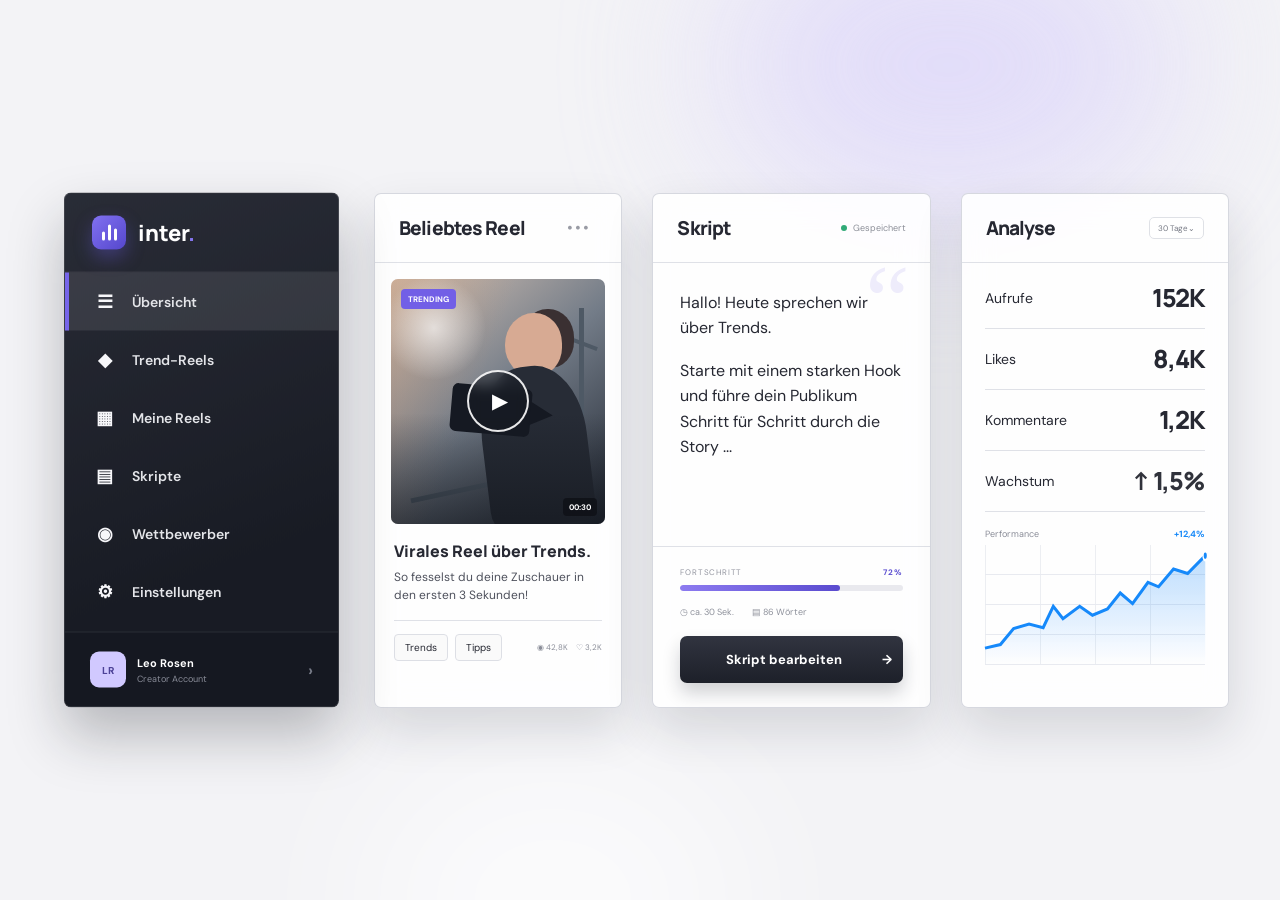
==== commit 19e309c4: "Match dashboard design reference" ====
--- a/index.html
+++ b/index.html
@@ -1,84 +1,105 @@
 <!doctype html>
 <html lang="de">
 <head>
-  <meta charset="UTF-8"><meta name="viewport" content="width=device-width,initial-scale=1">
-  <meta name="description" content="Inter Reels – Ideen, Skripte und Performance für deine Kurzvideos.">
+  <meta charset="UTF-8">
+  <meta name="viewport" content="width=device-width,initial-scale=1">
+  <meta name="description" content="Inter Reels – Dashboard für Reels, Skripte und Analysen.">
+  <meta name="theme-color" content="#f3f3f6">
   <title>Inter Reels — Dashboard</title>
-  <link rel="preconnect" href="https://fonts.googleapis.com"><link rel="preconnect" href="https://fonts.gstatic.com" crossorigin>
+  <link rel="preconnect" href="https://fonts.googleapis.com">
+  <link rel="preconnect" href="https://fonts.gstatic.com" crossorigin>
   <link href="https://fonts.googleapis.com/css2?family=DM+Sans:wght@400;500;600;700&family=Manrope:wght@700;800&display=swap" rel="stylesheet">
   <link rel="stylesheet" href="styles.css">
 </head>
 <body>
-<div class="app-shell">
-  <aside class="sidebar" id="sidebar">
-    <a class="brand" href="#dashboard"><span class="brand-mark"><i></i><i></i><i></i></span>inter<span>.</span></a>
-    <nav aria-label="Hauptnavigation">
-      <p>ARBEITSBEREICH</p>
-      <a class="nav-item active" href="#dashboard" data-name="Übersicht"><b>▦</b>Übersicht</a>
-      <a class="nav-item" href="#trends" data-name="Trend-Reels"><b>✦</b>Trend-Reels <small>12</small></a>
-      <a class="nav-item" href="#reels" data-name="Meine Reels"><b>▣</b>Meine Reels</a>
-      <a class="nav-item" href="#scripts" data-name="Skripte"><b>▤</b>Skripte</a>
-      <p>ANALYSE</p>
-      <a class="nav-item" href="#competitors" data-name="Wettbewerber"><b>◉</b>Wettbewerber</a>
-      <a class="nav-item" href="#settings" data-name="Einstellungen"><b>⚙</b>Einstellungen</a>
-    </nav>
-    <div class="creator-tip"><span>💡</span><strong>Creator-Tipp</strong><p>Die ersten 3 Sekunden entscheiden über deinen Erfolg.</p><button data-toast="Tipp gespeichert">Tipp speichern</button></div>
-    <button class="profile" data-toast="Profilbereich wird vorbereitet"><span>LR</span><div><strong>Leo Rosen</strong><small>Creator Account</small></div><b>›</b></button>
-  </aside>
-  <button class="backdrop" id="backdrop" aria-label="Menü schließen"></button>
+  <div class="page-glow glow-one"></div><div class="page-glow glow-two"></div>
+  <div class="app-shell">
+    <aside class="sidebar" id="sidebar">
+      <a class="brand" href="#dashboard" aria-label="Inter Reels Startseite">
+        <span class="brand-icon"><i></i><i></i><i></i></span><span>inter<span>.</span></span>
+      </a>
+      <nav aria-label="Hauptnavigation">
+        <a class="nav-item active" href="#dashboard"><span class="nav-icon">☰</span><span>Übersicht</span></a>
+        <a class="nav-item" href="#popular"><span class="nav-icon">◆</span><span>Trend-Reels</span></a>
+        <a class="nav-item" href="#my-reels" data-placeholder="Meine Reels"><span class="nav-icon">▦</span><span>Meine Reels</span></a>
+        <a class="nav-item" href="#script"><span class="nav-icon">▤</span><span>Skripte</span></a>
+        <a class="nav-item" href="#competitors" data-placeholder="Wettbewerber"><span class="nav-icon">◉</span><span>Wettbewerber</span></a>
+        <a class="nav-item" href="#settings" data-placeholder="Einstellungen"><span class="nav-icon">⚙</span><span>Einstellungen</span></a>
+      </nav>
+      <div class="profile">
+        <span class="avatar">LR</span><span><strong>Leo Rosen</strong><small>Creator Account</small></span><b>›</b>
+      </div>
+    </aside>
 
-  <main id="dashboard">
-    <header class="topbar">
-      <button class="menu" id="menu" aria-label="Menü öffnen" aria-expanded="false">☰</button>
-      <div class="welcome"><p>Freitag, 28. August</p><h1>Guten Tag, Leo 👋</h1></div>
-      <div class="top-actions"><label class="search">⌕<input id="search" type="search" placeholder="Suchen ..."><kbd>⌘ K</kbd></label><button class="bell" data-toast="Du hast 3 neue Benachrichtigungen">♢<i></i></button><button class="primary" data-new>＋ Neues Reel</button></div>
-    </header>
+    <button class="backdrop" id="backdrop" aria-label="Menü schließen"></button>
 
-    <section class="hero">
-      <div class="hero-copy"><span class="badge"><i></i>Trend der Woche</span><h2>Mach aus Ideen<br><em>Reels, die wirken.</em></h2><p>Entdecke aktuelle Trends, entwickle starke Skripte und behalte deine Performance im Blick.</p><div><button class="hero-button" data-new>Reel erstellen →</button><button class="hero-link" data-go="trends">Trends entdecken →</button></div></div>
-      <div class="hero-art" aria-hidden="true"><div class="phone"><div class="phone-head"></div><div class="preview"><span></span><button>▶</button></div><i></i><i></i></div><div class="float one"><b>↗</b><span><strong>+24%</strong><small>Reichweite</small></span></div><div class="float two"><b>♥</b><span><strong>8,4K</strong><small>Likes</small></span></div></div>
-    </section>
+    <main id="dashboard">
+      <header class="mobile-header">
+        <button id="menuButton" aria-label="Menü öffnen" aria-expanded="false">☰</button>
+        <a href="#dashboard"><span class="brand-icon"><i></i><i></i><i></i></span><strong>inter<span>.</span></strong></a>
+        <button class="new-reel" data-new>＋</button>
+      </header>
 
-    <section class="performance">
-      <div class="section-head"><div><p>DEINE PERFORMANCE</p><h2>Auf einen Blick</h2></div><div class="period"><button data-period="7">7 Tage</button><button class="active" data-period="30">30 Tage</button><button data-period="90">90 Tage</button></div></div>
-      <div class="stats">
-        <article><span class="stat-icon purple">◉</span><div><small>Aufrufe</small><strong data-stat="0">152.480</strong><em>↗ 12,4% <i>vs. vorher</i></em></div><b class="spark purple"></b></article>
-        <article><span class="stat-icon pink">♡</span><div><small>Likes</small><strong data-stat="1">8.439</strong><em>↗ 8,1% <i>vs. vorher</i></em></div><b class="spark pink"></b></article>
-        <article><span class="stat-icon blue">◌</span><div><small>Kommentare</small><strong data-stat="2">1.284</strong><em>↗ 5,7% <i>vs. vorher</i></em></div><b class="spark blue"></b></article>
-        <article><span class="stat-icon orange">↗</span><div><small>Follower-Wachstum</small><strong data-stat="3">+1,5%</strong><em class="growth">+428 <i>neue Follower</i></em></div><b class="spark orange"></b></article>
-      </div>
-    </section>
+      <section class="dashboard-row" aria-label="Reels Dashboard">
+        <article class="dashboard-card popular-card" id="popular">
+          <header><h1>Beliebtes Reel</h1><button class="more" data-toast="Weitere Optionen folgen" aria-label="Weitere Optionen">•••</button></header>
+          <div class="video-frame">
+            <span class="trend-label">TRENDING</span>
+            <div class="studio-bg"><i></i><i></i><i></i></div>
+            <div class="creator"><span class="head"></span><span class="body"></span><span class="camera"></span></div>
+            <button class="play-button" data-play aria-label="Reel abspielen"><span>▶</span></button>
+            <span class="duration">00:30</span>
+          </div>
+          <div class="popular-copy">
+            <h2>Virales Reel über Trends.</h2>
+            <p>So fesselst du deine Zuschauer in den ersten 3 Sekunden!</p>
+            <div class="card-footer"><div class="tags"><span>Trends</span><span>Tipps</span></div><div class="engagement"><span>◉ 42,8K</span><span>♡ 3,2K</span></div></div>
+          </div>
+        </article>
 
-    <section class="dashboard-grid" id="trends">
-      <article class="panel featured">
-        <div class="panel-head"><div><p>FÜR DICH AUSGEWÄHLT</p><h2>Reel der Woche</h2></div><button data-toast="Weitere Optionen folgen">•••</button></div>
-        <div class="featured-body"><div class="cover"><span class="trending">TRENDING</span><div class="person"></div><button class="play" data-play>▶</button><small>00:27</small></div><div class="reel-info"><div class="tags"><span>Trends</span><span>Tipps</span></div><h3>3 Hooks, die deine Zuschauer sofort fesseln</h3><p>Diese Einstiege sorgen dafür, dass deine Zuschauer nicht weiterscrollen.</p><div class="metrics"><span>◉ 42,8K</span><span>♡ 3,2K</span><span>◌ 186</span></div><button class="outline" data-template>Als Vorlage verwenden →</button></div></div>
-      </article>
+        <article class="dashboard-card script-card" id="script">
+          <header><h1>Skript</h1><span class="saved"><i></i>Gespeichert</span></header>
+          <div class="script-copy" id="scriptText">
+            <span class="quote">“</span>
+            <p>Hallo! Heute sprechen wir über Trends.</p>
+            <p>Starte mit einem starken Hook und führe dein Publikum Schritt für Schritt durch die Story ...</p>
+          </div>
+          <div class="script-bottom">
+            <div class="progress-meta"><span>FORTSCHRITT</span><strong>72%</strong></div>
+            <div class="progress"><i></i></div>
+            <div class="details"><span>◷ ca. 30 Sek.</span><span>▤ 86 Wörter</span></div>
+            <button class="dark-button" data-edit>Skript bearbeiten <span>→</span></button>
+          </div>
+        </article>
 
-      <article class="panel script" id="scripts">
-        <div class="panel-head"><div><p>DEIN ENTWURF</p><h2>Aktuelles Skript</h2></div><span class="saved"><i></i>Gespeichert</span></div>
-        <div class="script-box"><b>01</b><div><small>HOOK</small><p>„Du machst diesen einen Fehler bei deinen Reels – und merkst es nicht einmal ...“</p></div></div>
-        <div class="progress-label"><span>Fortschritt</span><strong>72%</strong></div><div class="progress"><i></i></div><div class="script-meta"><span>◷ ca. 28 Sek.</span><span>▤ 86 Wörter</span></div><button class="dark" data-edit>Skript weiterbearbeiten →</button>
-      </article>
+        <article class="dashboard-card analytics-card" id="analytics">
+          <header><h1>Analyse</h1><button class="period-button" data-period-button>30 Tage⌄</button></header>
+          <div class="analytics-list">
+            <div><span>Aufrufe</span><strong data-value="views">152K</strong></div>
+            <div><span>Likes</span><strong data-value="likes">8,4K</strong></div>
+            <div><span>Kommentare</span><strong data-value="comments">1,2K</strong></div>
+            <div><span>Wachstum</span><strong class="growth">↑ 1,5%</strong></div>
+          </div>
+          <div class="chart-wrap">
+            <div class="chart-label"><span>Performance</span><strong>+12,4%</strong></div>
+            <div class="chart">
+              <svg viewBox="0 0 500 135" preserveAspectRatio="none" aria-label="Steigende Performance">
+                <defs><linearGradient id="area" x1="0" y1="0" x2="0" y2="1"><stop stop-color="#1789f8" stop-opacity=".28"/><stop offset="1" stop-color="#1789f8" stop-opacity="0"/></linearGradient></defs>
+                <path class="chart-area" d="M0 116L35 112L65 94L100 89L132 93L155 69L177 83L215 69L244 79L278 72L307 54L335 66L370 42L394 47L428 27L460 32L500 12V135H0Z"/>
+                <path class="chart-line" d="M0 116L35 112L65 94L100 89L132 93L155 69L177 83L215 69L244 79L278 72L307 54L335 66L370 42L394 47L428 27L460 32L500 12"/>
+                <circle cx="500" cy="12" r="5"/>
+              </svg>
+            </div>
+          </div>
+        </article>
+      </section>
+    </main>
+  </div>
 
-      <article class="panel analytics">
-        <div class="panel-head"><div><p>LETZTE 30 TAGE</p><h2>Entwicklung</h2></div><button class="select" data-toast="Zeitraum: 30 Tage">30 Tage⌄</button></div>
-        <div class="chart-total"><span>Gesamtaufrufe<strong>152.480</strong></span><b>↗ 12,4%</b></div>
-        <div class="chart"><span class="tooltip">24,6K<small>24. Aug.</small></span><svg viewBox="0 0 460 155" preserveAspectRatio="none"><defs><linearGradient id="fill" x1="0" y1="0" x2="0" y2="1"><stop stop-color="#6c5ce7" stop-opacity=".25"/><stop offset="1" stop-color="#6c5ce7" stop-opacity="0"/></linearGradient></defs><path class="area" d="M0 135C38 130 52 112 82 118S125 92 150 103S194 72 224 87S270 64 295 71S337 45 365 57S413 29 460 20V155H0Z"/><path class="line" d="M0 135C38 130 52 112 82 118S125 92 150 103S194 72 224 87S270 64 295 71S337 45 365 57S413 29 460 20"/></svg><div><span>01. Aug.</span><span>08. Aug.</span><span>16. Aug.</span><span>24. Aug.</span><span>Heute</span></div></div>
-        <button class="panel-link" data-toast="Detailanalyse wird vorbereitet">Alle Statistiken ansehen →</button>
-      </article>
-    </section>
-
-    <section class="recent" id="reels"><div class="section-head"><div><p>DEINE INHALTE</p><h2>Zuletzt bearbeitet</h2></div><button data-toast="Alle Reels werden bald verfügbar">Alle Reels →</button></div><div class="reel-list">
-      <article><div class="thumb violet">▶</div><div><strong>5 Content-Ideen für diese Woche</strong><small>Heute, 10:24 · Entwurf</small></div><span class="draft">Entwurf</span><p>— Aufrufe　 — Likes</p><button>•••</button></article>
-      <article><div class="thumb sand">▶</div><div><strong>Warum dein Hook nicht funktioniert</strong><small>Gestern, 18:42 · Veröffentlicht</small></div><span class="live">Online</span><p>18,2K Aufrufe　 1.309 Likes</p><button>•••</button></article>
-      <article><div class="thumb slate">▶</div><div><strong>Behind the Scenes: Mein Setup</strong><small>25. Aug., 14:10 · Veröffentlicht</small></div><span class="live">Online</span><p>31,7K Aufrufe　 2.408 Likes</p><button>•••</button></article>
-    </div></section>
-    <footer><span>© 2026 Inter Reels</span><div><a href="#privacy">Datenschutz</a><a href="#help">Hilfe & Support</a></div></footer>
-  </main>
-</div>
-
-<dialog id="modal"><form method="dialog"><button class="close" value="cancel">×</button><span class="modal-icon">✦</span><p>NEUES PROJEKT</p><h2>Was möchtest du erstellen?</h2><small>Wähle einen Startpunkt für dein nächstes Reel.</small><div class="choices"><button type="button" data-choice="Trend-Vorlage"><span>↗</span><strong>Trend-Vorlage</strong><small>Aktuelles Format verwenden</small></button><button type="button" data-choice="Leeres Skript"><span>▤</span><strong>Leeres Skript</strong><small>Eigene Idee entwickeln</small></button><button type="button" data-choice="KI-Assistent"><span>✦</span><strong>KI-Assistent</strong><small>Ideen vorschlagen lassen</small></button></div></form></dialog>
-<div class="toast" id="toast" role="status"><span>✓</span><p></p></div>
-<script src="app.js"></script>
-</body></html>
+  <dialog id="newReelModal">
+    <form method="dialog"><button class="close" value="cancel">×</button><span class="modal-icon">✦</span><small>NEUES PROJEKT</small><h2>Was möchtest du erstellen?</h2><p>Wähle einen Startpunkt für dein nächstes Reel.</p><div class="options"><button type="button" data-choice="Trend-Vorlage">↗<strong>Trend-Vorlage</strong><span>Aktuelles Format verwenden</span></button><button type="button" data-choice="Leeres Skript">▤<strong>Leeres Skript</strong><span>Eigene Idee entwickeln</span></button><button type="button" data-choice="KI-Assistent">✦<strong>KI-Assistent</strong><span>Ideen vorschlagen lassen</span></button></div></form>
+  </dialog>
+  <div class="toast" id="toast" role="status" aria-live="polite"><span>✓</span><p></p></div>
+  <script src="app.js"></script>
+</body>
+</html>
--- a/styles.css
+++ b/styles.css
@@ -1,5 +1,5 @@
-:root{--ink:#191a28;--muted:#898b99;--line:#e9e9f0;--purple:#6c5ce7;--green:#20a573;--shadow:0 14px 38px rgba(28,27,54,.07)}*{box-sizing:border-box}html{scroll-behavior:smooth}body{margin:0;background:#f6f7fb;color:var(--ink);font-family:"DM Sans",sans-serif}button,input{font:inherit}button{cursor:pointer}.app-shell{min-height:100vh}.sidebar{position:fixed;inset:0 auto 0 0;z-index:20;width:252px;padding:29px 20px 20px;color:#fff;background:linear-gradient(160deg,#20222e,#15171f 70%,#222431);display:flex;flex-direction:column}.brand{display:flex;align-items:center;gap:10px;padding:0 10px 35px;color:#fff;text-decoration:none;font:800 23px Manrope}.brand>span:last-child{color:#8b7cf3}.brand-mark{width:34px;height:34px;padding:9px 8px;border-radius:11px;background:linear-gradient(135deg,#8373f6,#5749d2);display:flex;align-items:flex-end;justify-content:center;gap:3px;box-shadow:0 8px 20px #6c5ce755}.brand-mark i{width:3px;border-radius:4px;background:white}.brand-mark i:nth-child(1){height:9px}.brand-mark i:nth-child(2){height:16px}.brand-mark i:nth-child(3){height:12px}nav{display:flex;flex-direction:column;gap:4px}nav>p{margin:0 12px 8px;color:#717482;font-size:9px;letter-spacing:.14em;font-weight:700}nav>p:nth-of-type(2){margin-top:23px}.nav-item{position:relative;display:flex;align-items:center;gap:13px;padding:11px 12px;border-radius:10px;color:#a9acb8;text-decoration:none;font-size:13px;font-weight:600}.nav-item b{width:18px;text-align:center;font-size:16px}.nav-item small{margin-left:auto;padding:3px 7px;border-radius:10px;background:#302c58;color:#aaa0fa;font-size:8px}.nav-item:hover{color:#fff;background:#ffffff0c}.nav-item.active{color:#fff;background:linear-gradient(90deg,#6c5ce744,#6c5ce711)}.nav-item.active:before{content:"";position:absolute;left:-20px;width:3px;height:25px;border-radius:0 4px 4px 0;background:#8c7cf4}.creator-tip{margin-top:auto;padding:15px;border:1px solid #ffffff12;border-radius:14px;background:#ffffff08}.creator-tip>span{display:block;margin-bottom:8px}.creator-tip strong{font-size:11px}.creator-tip p{margin:5px 0 8px;color:#8e919e;font-size:10px;line-height:1.45}.creator-tip button{padding:0;border:0;background:none;color:#a89cf8;font-size:10px;font-weight:700}.profile{display:flex;align-items:center;gap:10px;margin-top:14px;padding:15px 6px 0;border:0;border-top:1px solid #ffffff12;background:none;color:#fff;text-align:left}.profile>span{display:grid;place-items:center;width:34px;height:34px;border-radius:10px;background:#c9c0ff;color:#463b94;font-size:10px;font-weight:800}.profile div{flex:1}.profile strong,.profile small{display:block}.profile strong{font-size:11px}.profile small{margin-top:3px;color:#737683;font-size:9px}.profile>b{color:#666a78}main{max-width:1720px;margin-left:252px;padding:25px 38px 30px}.topbar{height:62px;display:flex;align-items:center;margin-bottom:22px}.welcome p{margin:0 0 3px;color:#9b9ca9;font-size:10px}.welcome h1{margin:0;font:800 23px Manrope;letter-spacing:-.04em}.top-actions{display:flex;align-items:center;gap:10px;margin-left:auto}.search{display:flex;align-items:center;gap:8px;width:210px;height:40px;padding:0 11px;border:1px solid #e4e4eb;border-radius:11px;background:#fff;color:#8d8e9b}.search input{width:100%;border:0;outline:0;background:none;font-size:11px}.search kbd{padding:3px 5px;border:1px solid #e4e4ea;border-radius:5px;font-size:8px}.bell,.menu{position:relative;width:40px;height:40px;border:1px solid #e4e4eb;border-radius:11px;background:#fff;color:#5b5d6a}.bell i{position:absolute;right:9px;top:8px;width:6px;height:6px;border:1px solid #fff;border-radius:50%;background:#ee607a}.primary{height:40px;padding:0 15px;border:0;border-radius:11px;background:linear-gradient(135deg,#7161e9,#5041cd);color:#fff;font-size:11px;font-weight:700;box-shadow:0 8px 18px #6c5ce73d}.menu{display:none}.hero{position:relative;min-height:294px;overflow:hidden;display:flex;align-items:center;padding:40px 50px;border-radius:24px;color:#fff;background:radial-gradient(circle at 72% 30%,#8676eb38,transparent 23%),linear-gradient(115deg,#20222f,#242636 57%,#403b76);box-shadow:0 20px 50px #1c1c3721}.hero:after{content:"";position:absolute;right:-70px;top:-160px;width:380px;height:380px;border:1px solid #ffffff0f;border-radius:50%}.hero-copy{position:relative;z-index:2;max-width:580px}.badge{display:inline-flex;align-items:center;gap:7px;padding:6px 10px;border-radius:20px;background:#ffffff14;color:#c8c8d5;font-size:9px}.badge i{width:6px;height:6px;border-radius:50%;background:#8d7df5;box-shadow:0 0 0 4px #8d7df51f}.hero h2{margin:15px 0 12px;font:800 clamp(32px,3.6vw,48px)/1.08 Manrope;letter-spacing:-.055em}.hero h2 em{color:#9c90f7;font-style:normal}.hero-copy>p{max-width:520px;margin:0;color:#afb1bd;font-size:13px;line-height:1.65}.hero-copy>div{display:flex;gap:21px;margin-top:23px}.hero-button,.hero-link{border:0;color:#fff;font-size:11px;font-weight:700}.hero-button{padding:11px 15px;border-radius:10px;background:#6f5fe9}.hero-link{background:none;color:#c7c8d1}.hero-art{position:absolute;right:6%;bottom:0;width:320px;height:280px}.phone{position:absolute;right:62px;bottom:-18px;width:155px;height:265px;padding:8px;border:1px solid #ffffff26;border-radius:22px 22px 0 0;background:#13151c;transform:rotate(4deg);box-shadow:0 25px 45px #0006}.phone-head{height:20px}.phone-head:after{content:"";display:block;width:32px;height:4px;margin:5px;border-radius:5px;background:#393b46}.preview{position:relative;height:184px;overflow:hidden;border-radius:14px;background:radial-gradient(circle at 52% 27%,#e4baab 0 9%,transparent 10%),radial-gradient(circle at 26% 20%,#8c7bf4,transparent 25%),linear-gradient(145deg,#737991,#171923)}.preview span{position:absolute;left:43px;bottom:-4px;width:58px;height:100px;border-radius:48% 48% 15% 15%;background:#191b25;transform:rotate(-4deg)}.preview button{position:absolute;inset:50% auto auto 50%;transform:translate(-50%,-50%);width:38px;height:38px;border:1px solid #ffffff99;border-radius:50%;background:#11131b77;color:#fff}.phone>i{display:block;width:75%;height:4px;margin:10px 5px -3px;border-radius:4px;background:#3c3e49}.phone>i+i{width:45%}.float{position:absolute;z-index:3;display:flex;align-items:center;gap:8px;padding:9px 12px;border:1px solid #ffffff21;border-radius:11px;background:#2c2d3dc7;backdrop-filter:blur(10px)}.float>b{display:grid;place-items:center;width:24px;height:24px;border-radius:7px;background:#7160ea38;color:#a093f6}.float strong,.float small{display:block}.float strong{font-size:11px}.float small{color:#999ba7;font-size:8px}.float.one{left:12px;top:58px}.float.two{right:0;bottom:39px}.performance{margin-top:29px}.section-head{display:flex;align-items:flex-end;justify-content:space-between;margin-bottom:15px}.section-head p,.panel-head p{margin:0 0 5px;color:#999aa8;font-size:8px;font-weight:700;letter-spacing:.13em}.section-head h2,.panel-head h2{margin:0;font:800 18px Manrope;letter-spacing:-.035em}.period{display:flex;padding:3px;border:1px solid #e5e5ec;border-radius:9px;background:#fff}.period button{padding:5px 10px;border:0;border-radius:6px;background:none;color:#92939f;font-size:9px}.period .active{background:#252632;color:#fff}.stats{display:grid;grid-template-columns:repeat(4,1fr);gap:12px}.stats article{position:relative;overflow:hidden;display:flex;gap:11px;min-height:110px;padding:17px;border:1px solid #ececf2;border-radius:15px;background:#fff}.stat-icon{display:grid;place-items:center;width:32px;height:32px;border-radius:9px}.stat-icon.purple{background:#eeeafd;color:#6c5ce7}.stat-icon.pink{background:#fdecf3;color:#df6697}.stat-icon.blue{background:#eaf3fd;color:#468bd3}.stat-icon.orange{background:#fcf0e4;color:#e28d43}.stats article div>small,.stats article div>strong,.stats article div>em{display:block}.stats article div>small{color:#898b98;font-size:9px}.stats article div>strong{margin:2px 0 5px;font:800 20px Manrope;letter-spacing:-.04em}.stats article div>em{color:var(--green);font-size:8px;font-style:normal}.stats article div>em i{color:#a5a5af;font-style:normal}.stats .growth{color:#7163d9}.spark{position:absolute;right:8px;bottom:9px;width:62px;height:33px;clip-path:polygon(0 83%,14% 61%,29% 69%,44% 38%,58% 52%,75% 23%,100% 8%,100% 100%,0 100%);opacity:.22}.spark.purple{background:#6c5ce7}.spark.pink{background:#ed6a9f}.spark.blue{background:#4f9bea}.spark.orange{background:#ef9d51}.dashboard-grid{display:grid;grid-template-columns:1.22fr .92fr 1.05fr;gap:14px;margin-top:27px;scroll-margin-top:20px}.panel{min-width:0;padding:20px;border:1px solid #eaeaf0;border-radius:16px;background:#fff;box-shadow:var(--shadow)}.panel-head{display:flex;justify-content:space-between;align-items:flex-start;margin-bottom:16px}.panel-head>button{border:0;background:none;color:#989aa6}.featured-body{display:grid;grid-template-columns:.88fr 1fr;gap:17px}.cover{position:relative;min-height:225px;overflow:hidden;border-radius:12px;background:linear-gradient(145deg,#bed4dd,#777c8f 43%,#202430)}.cover:after{content:"";position:absolute;inset:auto 0 0;height:50%;background:linear-gradient(transparent,#10121aaa)}.person{position:absolute;left:37%;bottom:-12px;width:85px;height:170px;border-radius:45% 45% 15% 15%;background:#252936;transform:rotate(-8deg)}.person:before{content:"";position:absolute;top:-38px;left:19px;width:49px;height:56px;border-radius:50%;background:#d4aa94;box-shadow:12px -4px 0 -4px #322b30}.play{position:absolute;z-index:3;inset:50% auto auto 50%;transform:translate(-50%,-50%);width:45px;height:45px;border:1px solid #ffffffcc;border-radius:50%;background:#12141d77;color:#fff}.trending,.cover>small{position:absolute;z-index:3;color:#fff;font-size:7px;font-weight:700}.trending{left:9px;top:9px;padding:4px 6px;border-radius:5px;background:#6f5fe9}.cover>small{right:8px;bottom:8px;padding:3px 5px;border-radius:4px;background:#0a0b1099}.reel-info{display:flex;flex-direction:column}.tags{display:flex;gap:5px}.tags span{padding:4px 7px;border-radius:5px;background:#f0edff;color:#6e5ede;font-size:7px;font-weight:700}.reel-info h3{margin:11px 0 7px;font:800 15px/1.35 Manrope}.reel-info>p{margin:0;color:#898a97;font-size:9px;line-height:1.55}.metrics{display:flex;gap:11px;padding:13px 0 12px;margin-top:auto;border-bottom:1px solid #ededf2;color:#777987;font-size:8px}.outline,.dark{width:100%;height:33px;border-radius:8px;font-size:9px;font-weight:700}.outline{margin-top:12px;border:1px solid #dedee7;background:#fff}.saved{display:flex;align-items:center;gap:5px;color:#8b8c97;font-size:8px}.saved i{width:6px;height:6px;border-radius:50%;background:#35ad7c}.script-box{display:grid;grid-template-columns:32px 1fr;gap:11px;min-height:111px;padding:15px;border:1px solid #eeeef3;border-radius:11px;background:#fafafe}.script-box>b{display:grid;place-items:center;width:29px;height:29px;border-radius:8px;background:#ece9fd;color:#6b5ddb;font-size:9px}.script-box small{color:#9a9ba8;font-size:7px}.script-box p{margin:6px 0 0;font-size:10px;line-height:1.6}.progress-label{display:flex;justify-content:space-between;margin:15px 0 6px;color:#858793;font-size:8px}.progress-label strong{color:#5144c4}.progress{height:5px;border-radius:6px;background:#eeeef3}.progress i{display:block;width:72%;height:100%;border-radius:6px;background:linear-gradient(90deg,#8b7bf1,#5b4bd4)}.script-meta{display:flex;gap:17px;margin:13px 0;color:#91929e;font-size:8px}.dark{margin-top:11px;border:0;background:#242631;color:#fff}.select{padding:5px 7px!important;border:1px solid #e3e3e9!important;border-radius:6px;background:#fff!important;font-size:8px}.chart-total{display:flex;align-items:center;justify-content:space-between}.chart-total span,.chart-total strong{display:block}.chart-total span{color:#8a8b98;font-size:8px}.chart-total strong{margin-top:2px;color:var(--ink);font:800 18px Manrope}.chart-total>b{padding:4px 6px;border-radius:5px;background:#eaf8f2;color:var(--green);font-size:8px}.chart{position:relative;height:142px;margin-top:8px;padding-bottom:20px;background:repeating-linear-gradient(0deg,#f0f0f4 0 1px,transparent 1px 34px)}.chart svg{width:100%;height:120px}.area{fill:url(#fill);stroke:none}.line{fill:none;stroke:#6c5ce7;stroke-width:3;vector-effect:non-scaling-stroke}.tooltip{position:absolute;z-index:2;right:3%;top:-6px;padding:5px 7px;border-radius:6px;background:#282a36;color:#fff;font-size:8px;font-weight:700}.tooltip small{display:block;color:#aeb0bc;font-size:6px}.chart>div{position:absolute;inset:auto 0 0;display:flex;justify-content:space-between;color:#aaabb5;font-size:6px}.panel-link{width:100%;padding-top:12px;border:0;border-top:1px solid #eeeef2;background:none;color:#6253d7;font-size:8px;font-weight:700}.recent{margin-top:28px;scroll-margin-top:20px}.section-head>button{border:0;background:none;color:#6557d8;font-size:9px;font-weight:700}.reel-list{overflow:hidden;border:1px solid #e9e9ef;border-radius:14px;background:#fff}.reel-list article{display:grid;grid-template-columns:47px minmax(180px,1.3fr) 70px 1fr 25px;align-items:center;gap:13px;padding:11px 15px;border-bottom:1px solid #eeeef3}.reel-list article:last-child{border:0}.thumb{display:grid;place-items:center;width:47px;height:38px;border-radius:7px;color:#fff;font-size:9px}.violet{background:linear-gradient(135deg,#c7a3ef,#514899)}.sand{background:linear-gradient(135deg,#e8bd9a,#69514c)}.slate{background:linear-gradient(135deg,#95b6c7,#303e51)}.reel-list strong,.reel-list small{display:block}.reel-list strong{font-size:9px}.reel-list small{margin-top:4px;color:#999aa5;font-size:7px}.reel-list article>span{justify-self:start;padding:4px 7px;border-radius:10px;font-size:7px;font-weight:700}.draft{background:#f5f0df;color:#a77b25}.live{background:#e6f6ef;color:#24875f}.reel-list p{color:#767885;font-size:8px}.reel-list article>button{border:0;background:none;color:#a7a8b1}footer{display:flex;justify-content:space-between;padding:26px 3px 0;color:#a2a3ad;font-size:8px}footer div{display:flex;gap:18px}footer a{color:inherit;text-decoration:none}dialog{width:min(520px,calc(100% - 32px));padding:0;border:0;border-radius:20px;box-shadow:0 30px 80px #14142355}dialog::backdrop{background:#161721aa;backdrop-filter:blur(4px)}dialog form{position:relative;padding:32px}.close{position:absolute;right:17px;top:17px;width:30px;height:30px;border:1px solid #e7e7ed;border-radius:8px;background:#fff}.modal-icon{display:grid;place-items:center;width:38px;height:38px;margin-bottom:15px;border-radius:10px;background:#eeeafd;color:#6758dc}dialog form>p{margin:0 0 5px;color:#999aa8;font-size:8px;font-weight:700;letter-spacing:.13em}dialog h2{margin:0 0 8px;font:800 23px Manrope}dialog form>small{color:#868895}.choices{display:grid;grid-template-columns:repeat(3,1fr);gap:9px;margin-top:22px}.choices button{display:flex;flex-direction:column;align-items:flex-start;min-height:125px;padding:15px;border:1px solid #e6e6ed;border-radius:12px;background:#fff;text-align:left}.choices button:hover{border-color:#8071e9;transform:translateY(-2px)}.choices button>span{display:grid;place-items:center;width:29px;height:29px;margin-bottom:11px;border-radius:8px;background:#f0edff;color:#6b5bdd}.choices strong{font-size:10px}.choices small{margin-top:5px;color:#92939e;font-size:8px}.toast{position:fixed;z-index:50;right:25px;bottom:25px;display:flex;align-items:center;gap:10px;min-width:240px;padding:12px 15px;border:1px solid #e5e5eb;border-radius:11px;background:#fff;box-shadow:0 18px 40px #1919282b;opacity:0;transform:translateY(20px);pointer-events:none;transition:.25s}.toast.visible{opacity:1;transform:none}.toast span{display:grid;place-items:center;width:22px;height:22px;border-radius:50%;background:#e6f7ef;color:#209366;font-size:10px}.toast p{margin:0;font-size:10px}.backdrop{display:none}
-@media(max-width:1200px){main{padding-inline:25px}.dashboard-grid{grid-template-columns:1fr 1fr}.analytics{grid-column:1/-1}.hero-art{right:1%}.stats{grid-template-columns:repeat(2,1fr)}}
-@media(max-width:820px){.sidebar{transform:translateX(-105%);transition:.25s}.sidebar.open{transform:none}.backdrop.visible{display:block;position:fixed;inset:0;z-index:15;border:0;background:#14151e77}main{margin-left:0;padding:18px}.menu{display:block}.topbar{gap:12px}.search{display:none}.hero{padding:32px}.hero-art{right:-75px;opacity:.45}.dashboard-grid{grid-template-columns:1fr}.analytics{grid-column:auto}.reel-list article{grid-template-columns:47px 1fr 60px 25px}.reel-list p{display:none}}
-@media(max-width:560px){main{padding:13px}.topbar{height:54px;margin-bottom:13px}.welcome p,.bell{display:none}.welcome h1{font-size:18px}.primary{padding:0 10px}.hero{min-height:340px;padding:27px 22px;align-items:flex-start}.hero h2{font-size:33px}.hero-copy>p{max-width:280px}.hero-copy>div{flex-direction:column;align-items:flex-start;gap:8px}.hero-art{right:-52px;bottom:-55px;transform:scale(.72)}.stats{grid-template-columns:1fr}.featured-body{grid-template-columns:1fr}.cover{min-height:235px}.reel-info h3{font-size:17px}.reel-info>p{font-size:11px}.metrics{margin-top:16px}.reel-list article{grid-template-columns:47px 1fr 25px}.reel-list article>span{display:none}.choices{grid-template-columns:1fr}.choices button{min-height:82px}dialog form{padding:25px}footer{display:none}}
+:root{--ink:#262832;--muted:#777a85;--line:#dfe1e7;--purple:#6e5de7;--sidebar:#1c1f29;--shadow:0 22px 48px rgba(31,34,47,.14)}*{box-sizing:border-box}html{scroll-behavior:smooth}body{margin:0;min-height:100vh;overflow-x:hidden;background:#f3f3f6;color:var(--ink);font-family:"DM Sans",sans-serif}button{font:inherit;cursor:pointer}.page-glow{position:fixed;z-index:-1;border-radius:50%;filter:blur(80px);opacity:.65}.glow-one{right:8%;top:-90px;width:460px;height:310px;background:#d9d1fb}.glow-two{left:28%;bottom:-150px;width:390px;height:300px;background:#fff}.app-shell{min-height:100vh}.sidebar{position:fixed;z-index:20;left:5vw;top:50%;width:275px;height:515px;padding:0 0 19px;overflow:hidden;border:1px solid rgba(255,255,255,.12);border-radius:7px;background:linear-gradient(160deg,#292c36 0%,#181b24 70%);color:#fff;box-shadow:0 28px 55px rgba(25,27,36,.28);transform:translateY(-50%)}.brand{height:79px;display:flex;align-items:center;gap:12px;padding:0 27px;border-bottom:1px solid rgba(255,255,255,.08);color:#fff;text-decoration:none;font:800 22px Manrope}.brand>span:last-child span,.mobile-header strong span{color:#8475ef}.brand-icon{display:flex;align-items:flex-end;justify-content:center;gap:3px;width:34px;height:34px;padding:9px 8px;border-radius:9px;background:linear-gradient(135deg,#8171f1,#5547cc);box-shadow:0 8px 18px rgba(108,92,231,.35)}.brand-icon i{width:3px;border-radius:3px;background:white}.brand-icon i:nth-child(1){height:9px}.brand-icon i:nth-child(2){height:16px}.brand-icon i:nth-child(3){height:12px}nav{display:flex;flex-direction:column}.nav-item{position:relative;height:58px;display:flex;align-items:center;gap:17px;padding:0 29px;color:#e4e5e9;text-decoration:none;font-size:14px;font-weight:600;transition:.2s}.nav-item:hover{background:rgba(255,255,255,.06)}.nav-item.active{background:rgba(255,255,255,.09)}.nav-item.active:before{content:"";position:absolute;inset:0 auto 0 0;width:4px;background:#7665ea}.nav-icon{width:21px;text-align:center;color:#f7f7fa;font-size:18px}.profile{position:absolute;left:0;right:0;bottom:0;height:75px;display:flex;align-items:center;gap:11px;padding:0 25px;border-top:1px solid rgba(255,255,255,.09);background:rgba(10,12,18,.18)}.avatar{display:grid;place-items:center;width:36px;height:36px;border-radius:9px;background:#d1c9ff;color:#4d4297;font-size:10px;font-weight:800}.profile>span:nth-child(2){flex:1}.profile strong,.profile small{display:block}.profile strong{font-size:11px}.profile small{margin-top:3px;color:#898c98;font-size:9px}.profile>b{color:#777b88}main{min-height:100vh;padding:0 4vw 0 calc(5vw + 310px);display:flex;align-items:center}.dashboard-row{width:100%;display:grid;grid-template-columns:1fr 1.12fr 1.08fr;gap:30px}.dashboard-card{position:relative;min-width:0;height:515px;overflow:hidden;border:1px solid rgba(210,212,220,.9);border-radius:7px;background:rgba(255,255,255,.9);box-shadow:var(--shadow);backdrop-filter:blur(15px)}.dashboard-card>header{height:69px;display:flex;align-items:center;justify-content:space-between;padding:0 24px;border-bottom:1px solid var(--line)}.dashboard-card h1{margin:0;font:800 clamp(19px,1.5vw,25px) Manrope;letter-spacing:-.045em}.more{border:0;background:none;color:#999ba4;letter-spacing:2px}.video-frame{position:relative;height:245px;margin:16px 16px 0;overflow:hidden;border-radius:7px;background:linear-gradient(140deg,#d5c2b4,#737c88 48%,#202631)}.video-frame:after{content:"";position:absolute;inset:auto 0 0;height:45%;background:linear-gradient(transparent,rgba(14,17,23,.55))}.studio-bg{position:absolute;inset:0;background:radial-gradient(circle at 20% 20%,rgba(255,255,255,.65),transparent 20%),linear-gradient(110deg,rgba(190,137,98,.35),transparent 42%)}.studio-bg i{position:absolute;background:#4e5965}.studio-bg i:first-child{left:9%;bottom:12%;width:42%;height:5px;transform:rotate(-12deg)}.studio-bg i:nth-child(2){right:10%;top:12%;width:5px;height:50%}.studio-bg i:nth-child(3){right:3%;top:24%;width:26%;height:4px;transform:rotate(21deg)}.creator{position:absolute;inset:34px auto auto 42%;width:105px;height:205px}.creator .head{position:absolute;left:24px;top:0;width:57px;height:63px;border-radius:50% 48% 45% 48%;background:#d7aa93;box-shadow:14px -6px 0 -2px #3a3032}.creator .body{position:absolute;left:2px;top:53px;width:105px;height:160px;border-radius:45% 45% 12% 12%;background:#272c36;transform:rotate(-7deg)}.creator .camera{position:absolute;z-index:2;left:-30px;top:73px;width:80px;height:48px;border-radius:6px;background:#151922;transform:rotate(5deg)}.creator .camera:after{content:"";position:absolute;right:-22px;top:12px;border-style:solid;border-width:12px 0 12px 23px;border-color:transparent transparent transparent #151922}.play-button{position:absolute;z-index:4;inset:50% auto auto 50%;transform:translate(-50%,-50%);display:grid;place-items:center;width:62px;height:62px;border:2px solid rgba(255,255,255,.9);border-radius:50%;background:rgba(25,28,36,.5);color:#fff;font-size:21px;backdrop-filter:blur(7px);transition:.2s}.play-button:hover{transform:translate(-50%,-50%) scale(1.06)}.play-button span{margin-left:3px}.trend-label,.duration{position:absolute;z-index:4;color:#fff;font-size:8px;font-weight:700}.trend-label{left:10px;top:10px;padding:5px 7px;border-radius:4px;background:#725fe6}.duration{right:8px;bottom:8px;padding:4px 6px;border-radius:4px;background:rgba(12,14,19,.7)}.popular-copy{padding:16px 19px}.popular-copy h2{margin:0 0 6px;font:800 16px Manrope}.popular-copy p{margin:0;color:#4e515c;font-size:12px;line-height:1.55}.card-footer{display:flex;align-items:center;justify-content:space-between;margin-top:15px;padding-top:13px;border-top:1px solid var(--line)}.tags{display:flex;gap:7px}.tags span{padding:6px 10px;border:1px solid #dddfe5;border-radius:4px;background:#fafafa;font-size:10px}.engagement{display:flex;gap:8px;color:#8a8d98;font-size:8px}.script-card{display:flex;flex-direction:column}.saved{display:flex;align-items:center;gap:6px;color:#8a8d97;font-size:9px}.saved i{width:6px;height:6px;border-radius:50%;background:#31aa77}.script-copy{position:relative;min-height:242px;padding:27px 27px 22px;outline:none}.script-copy:focus{background:#fbfaff}.script-copy p{position:relative;z-index:1;margin:0 0 17px;font-size:16px;line-height:1.6}.quote{position:absolute;right:20px;top:-20px;color:#eeecfb;font:100px Georgia}.script-bottom{margin-top:auto;padding:20px 27px 24px;border-top:1px solid var(--line)}.progress-meta{display:flex;justify-content:space-between;color:#92949e;font-size:8px;letter-spacing:.1em}.progress-meta strong{color:#5b4ed0}.progress{height:6px;margin:8px 0 15px;border-radius:8px;background:#e9e9ee;overflow:hidden}.progress i{display:block;width:72%;height:100%;border-radius:8px;background:linear-gradient(90deg,#8d7bf0,#5a4bcf)}.details{display:flex;gap:18px;color:#8d909a;font-size:9px}.dark-button{width:100%;height:47px;margin-top:18px;border:0;border-radius:7px;background:linear-gradient(#313440,#1d2029);color:#fff;font-size:13px;font-weight:700;box-shadow:0 10px 18px rgba(25,28,37,.2)}.dark-button span{float:right;margin-right:5px}.period-button{padding:5px 8px;border:1px solid #dfe1e6;border-radius:5px;background:#fff;color:#777a85;font-size:8px}.analytics-list{padding:5px 23px 0}.analytics-list>div{height:61px;display:flex;align-items:center;justify-content:space-between;border-bottom:1px solid var(--line)}.analytics-list span{font-size:14px}.analytics-list strong{font:800 25px Manrope;letter-spacing:-.04em}.analytics-list .growth{color:#30323b}.chart-wrap{padding:16px 23px 0}.chart-label{display:flex;justify-content:space-between;color:#888b96;font-size:9px}.chart-label strong{color:#1789f8}.chart{height:120px;margin-top:5px;background:repeating-linear-gradient(0deg,#e8eaf0 0 1px,transparent 1px 30px),repeating-linear-gradient(90deg,#eceef2 0 1px,transparent 1px 55px)}.chart svg{width:100%;height:100%;overflow:visible}.chart-area{fill:url(#area);stroke:none}.chart-line{fill:none;stroke:#1689fa;stroke-width:3;vector-effect:non-scaling-stroke}.chart circle{fill:#1689fa;stroke:#fff;stroke-width:3}.mobile-header{display:none}.backdrop{display:none}dialog{width:min(520px,calc(100% - 30px));padding:0;border:0;border-radius:18px;box-shadow:0 30px 80px rgba(20,20,32,.35)}dialog::backdrop{background:rgba(18,19,27,.68);backdrop-filter:blur(4px)}dialog form{position:relative;padding:31px}.close{position:absolute;right:16px;top:16px;width:31px;height:31px;border:1px solid #e1e2e8;border-radius:7px;background:#fff;font-size:20px}.modal-icon{display:grid;place-items:center;width:38px;height:38px;margin-bottom:14px;border-radius:9px;background:#eeeafd;color:#6656d9}dialog form>small{color:#9698a3;font-size:8px;letter-spacing:.12em;font-weight:700}dialog h2{margin:5px 0 7px;font:800 23px Manrope}dialog p{margin:0;color:#858894;font-size:11px}.options{display:grid;grid-template-columns:repeat(3,1fr);gap:9px;margin-top:21px}.options button{min-height:118px;display:flex;flex-direction:column;align-items:flex-start;padding:14px;border:1px solid #e3e4ea;border-radius:10px;background:#fff;color:#695bdc;text-align:left}.options button:hover{border-color:#7665e4;transform:translateY(-2px)}.options strong{margin-top:11px;color:var(--ink);font-size:10px}.options span{margin-top:4px;color:#92949e;font-size:8px}.toast{position:fixed;z-index:50;right:25px;bottom:25px;display:flex;align-items:center;gap:10px;min-width:235px;padding:12px 15px;border:1px solid #e2e3e8;border-radius:10px;background:#fff;box-shadow:0 18px 40px rgba(24,25,36,.2);opacity:0;transform:translateY(18px);pointer-events:none;transition:.25s}.toast.visible{opacity:1;transform:none}.toast>span{display:grid;place-items:center;width:22px;height:22px;border-radius:50%;background:#e6f7ef;color:#209366;font-size:10px}.toast p{margin:0;font-size:10px}
+@media(max-width:1250px){.sidebar{left:24px;width:235px}.nav-item{padding-left:24px}.nav-item.active:before{left:0}main{padding-left:285px;padding-right:24px}.dashboard-row{grid-template-columns:1fr 1fr;gap:20px}.analytics-card{grid-column:1/-1;height:455px}.analytics-list{display:grid;grid-template-columns:repeat(4,1fr);gap:18px}.analytics-list>div{display:block;height:auto;padding:18px 0}.analytics-list span,.analytics-list strong{display:block}.analytics-list strong{margin-top:7px}.chart{height:145px}}
+@media(max-width:820px){body{background:#f5f5f8}.page-glow{display:none}.sidebar{left:0;top:0;bottom:0;width:275px;height:100vh;border-radius:0;transform:translateX(-105%);transition:.25s}.sidebar.open{transform:none}.backdrop.visible{display:block;position:fixed;inset:0;z-index:15;border:0;background:rgba(17,18,25,.55)}main{display:block;padding:0 16px 35px}.mobile-header{height:70px;display:flex;align-items:center;justify-content:space-between}.mobile-header>button{width:39px;height:39px;border:1px solid #dfe0e6;border-radius:9px;background:#fff}.mobile-header>a{display:flex;align-items:center;gap:9px;color:var(--ink);text-decoration:none}.mobile-header .brand-icon{width:31px;height:31px;padding:8px 7px}.mobile-header strong{font:800 18px Manrope}.new-reel{color:#fff!important;background:#6958df!important}.dashboard-row{grid-template-columns:1fr;gap:16px}.dashboard-card,.analytics-card{height:auto;min-height:490px;grid-column:auto}.analytics-list{display:block}.analytics-list>div{height:61px;display:flex;padding:0}.analytics-list span,.analytics-list strong{display:block;margin:0}.chart{height:125px}}
+@media(max-width:480px){main{padding-inline:10px}.dashboard-card>header{padding-inline:18px}.dashboard-card h1{font-size:20px}.video-frame{height:235px;margin:12px 12px 0}.popular-copy{padding:15px}.card-footer{align-items:flex-start;gap:10px}.engagement{flex-direction:column}.script-copy{padding:24px 20px}.script-copy p{font-size:14px}.script-bottom,.chart-wrap{padding-inline:20px}.analytics-list{padding-inline:20px}.options{grid-template-columns:1fr}.options button{min-height:78px}.toast{left:14px;right:14px;bottom:14px}}
 @media(prefers-reduced-motion:reduce){*{scroll-behavior:auto!important;transition:none!important}}
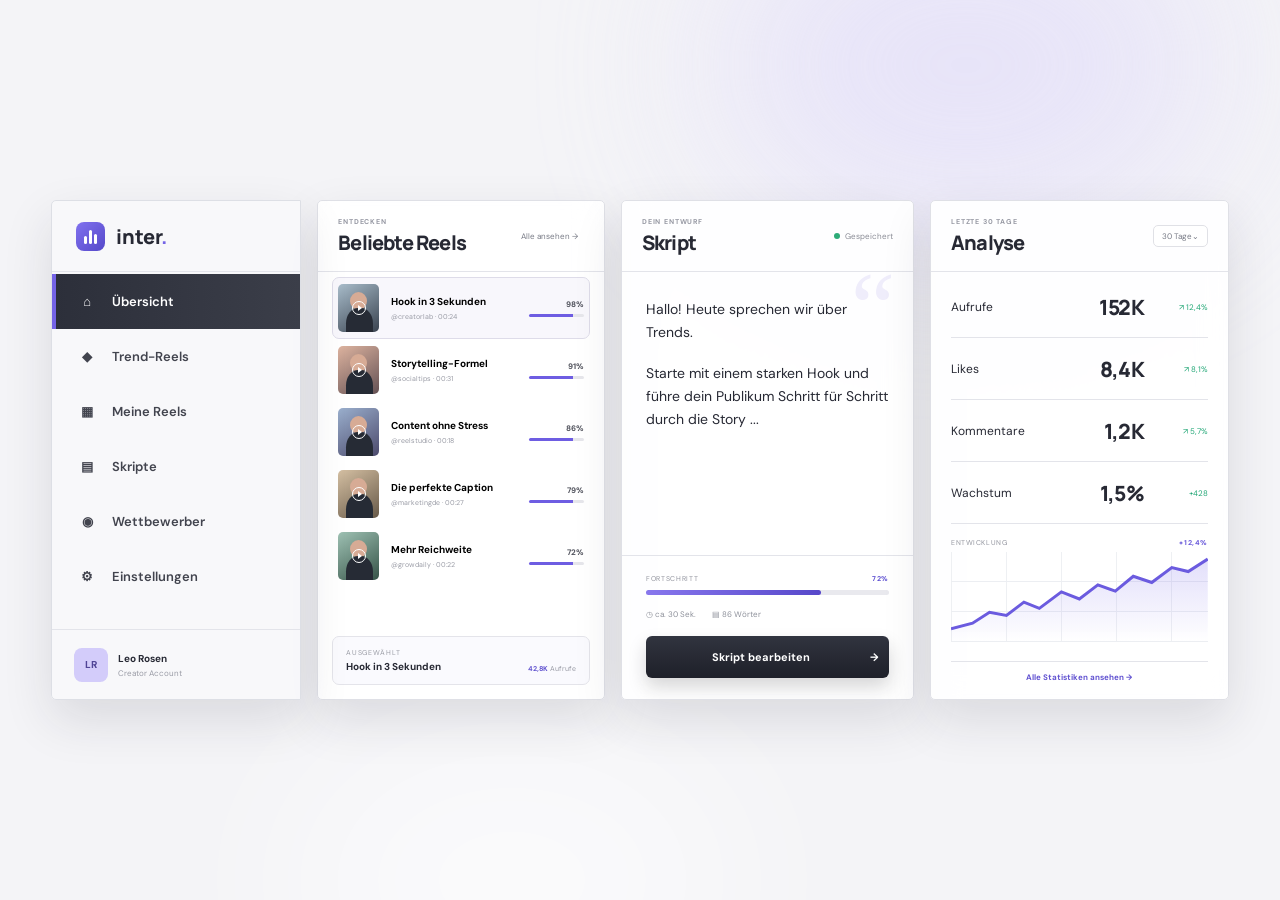
==== commit eccb98e8: "Apply alternate dashboard design reference" ====
--- a/index.html
+++ b/index.html
@@ -1,105 +1,71 @@
 <!doctype html>
 <html lang="de">
 <head>
-  <meta charset="UTF-8">
-  <meta name="viewport" content="width=device-width,initial-scale=1">
-  <meta name="description" content="Inter Reels – Dashboard für Reels, Skripte und Analysen.">
-  <meta name="theme-color" content="#f3f3f6">
+  <meta charset="UTF-8"><meta name="viewport" content="width=device-width,initial-scale=1">
+  <meta name="description" content="Inter Reels – Dashboard für Trends, Skripte und Analysen.">
   <title>Inter Reels — Dashboard</title>
-  <link rel="preconnect" href="https://fonts.googleapis.com">
-  <link rel="preconnect" href="https://fonts.gstatic.com" crossorigin>
+  <link rel="preconnect" href="https://fonts.googleapis.com"><link rel="preconnect" href="https://fonts.gstatic.com" crossorigin>
   <link href="https://fonts.googleapis.com/css2?family=DM+Sans:wght@400;500;600;700&family=Manrope:wght@700;800&display=swap" rel="stylesheet">
   <link rel="stylesheet" href="styles.css">
 </head>
 <body>
-  <div class="page-glow glow-one"></div><div class="page-glow glow-two"></div>
-  <div class="app-shell">
+  <div class="ambient ambient-one"></div><div class="ambient ambient-two"></div>
+  <div class="app" id="dashboard">
     <aside class="sidebar" id="sidebar">
-      <a class="brand" href="#dashboard" aria-label="Inter Reels Startseite">
-        <span class="brand-icon"><i></i><i></i><i></i></span><span>inter<span>.</span></span>
-      </a>
+      <a class="brand" href="#dashboard"><span class="brand-symbol"><i></i><i></i><i></i></span><strong>inter<span>.</span></strong></a>
       <nav aria-label="Hauptnavigation">
-        <a class="nav-item active" href="#dashboard"><span class="nav-icon">☰</span><span>Übersicht</span></a>
-        <a class="nav-item" href="#popular"><span class="nav-icon">◆</span><span>Trend-Reels</span></a>
-        <a class="nav-item" href="#my-reels" data-placeholder="Meine Reels"><span class="nav-icon">▦</span><span>Meine Reels</span></a>
-        <a class="nav-item" href="#script"><span class="nav-icon">▤</span><span>Skripte</span></a>
-        <a class="nav-item" href="#competitors" data-placeholder="Wettbewerber"><span class="nav-icon">◉</span><span>Wettbewerber</span></a>
-        <a class="nav-item" href="#settings" data-placeholder="Einstellungen"><span class="nav-icon">⚙</span><span>Einstellungen</span></a>
+        <a class="nav-item active" href="#dashboard"><b>⌂</b><span>Übersicht</span></a>
+        <a class="nav-item" href="#popular"><b>◆</b><span>Trend-Reels</span></a>
+        <a class="nav-item" href="#my-reels" data-placeholder="Meine Reels"><b>▦</b><span>Meine Reels</span></a>
+        <a class="nav-item" href="#script"><b>▤</b><span>Skripte</span></a>
+        <a class="nav-item" href="#competitors" data-placeholder="Wettbewerber"><b>◉</b><span>Wettbewerber</span></a>
+        <a class="nav-item" href="#settings" data-placeholder="Einstellungen"><b>⚙</b><span>Einstellungen</span></a>
       </nav>
-      <div class="profile">
-        <span class="avatar">LR</span><span><strong>Leo Rosen</strong><small>Creator Account</small></span><b>›</b>
-      </div>
+      <div class="profile"><span>LR</span><div><strong>Leo Rosen</strong><small>Creator Account</small></div></div>
     </aside>
-
     <button class="backdrop" id="backdrop" aria-label="Menü schließen"></button>
 
-    <main id="dashboard">
-      <header class="mobile-header">
-        <button id="menuButton" aria-label="Menü öffnen" aria-expanded="false">☰</button>
-        <a href="#dashboard"><span class="brand-icon"><i></i><i></i><i></i></span><strong>inter<span>.</span></strong></a>
-        <button class="new-reel" data-new>＋</button>
-      </header>
-
-      <section class="dashboard-row" aria-label="Reels Dashboard">
-        <article class="dashboard-card popular-card" id="popular">
-          <header><h1>Beliebtes Reel</h1><button class="more" data-toast="Weitere Optionen folgen" aria-label="Weitere Optionen">•••</button></header>
-          <div class="video-frame">
-            <span class="trend-label">TRENDING</span>
-            <div class="studio-bg"><i></i><i></i><i></i></div>
-            <div class="creator"><span class="head"></span><span class="body"></span><span class="camera"></span></div>
-            <button class="play-button" data-play aria-label="Reel abspielen"><span>▶</span></button>
-            <span class="duration">00:30</span>
+    <main>
+      <header class="mobile-header"><button id="menuButton" aria-label="Menü öffnen" aria-expanded="false">☰</button><a href="#dashboard"><span class="brand-symbol"><i></i><i></i><i></i></span><strong>inter<span>.</span></strong></a><button data-new>＋</button></header>
+      <section class="cards" aria-label="Reels Dashboard">
+        <article class="card popular" id="popular">
+          <header><div><small>ENTDECKEN</small><h1>Beliebte Reels</h1></div><button data-toast="Alle Trend-Reels werden bald verfügbar">Alle ansehen →</button></header>
+          <div class="reel-list">
+            <button class="reel-row selected" data-reel="Hook in 3 Sekunden" data-views="42,8K"><span class="thumb t1"><i></i></span><span><strong>Hook in 3 Sekunden</strong><small>@creatorlab · 00:24</small></span><em><b>98%</b><i></i></em></button>
+            <button class="reel-row" data-reel="Storytelling-Formel" data-views="37,2K"><span class="thumb t2"><i></i></span><span><strong>Storytelling-Formel</strong><small>@socialtips · 00:31</small></span><em><b>91%</b><i></i></em></button>
+            <button class="reel-row" data-reel="Content ohne Stress" data-views="29,4K"><span class="thumb t3"><i></i></span><span><strong>Content ohne Stress</strong><small>@reelstudio · 00:18</small></span><em><b>86%</b><i></i></em></button>
+            <button class="reel-row" data-reel="Die perfekte Caption" data-views="24,9K"><span class="thumb t4"><i></i></span><span><strong>Die perfekte Caption</strong><small>@marketingde · 00:27</small></span><em><b>79%</b><i></i></em></button>
+            <button class="reel-row" data-reel="Mehr Reichweite" data-views="18,7K"><span class="thumb t5"><i></i></span><span><strong>Mehr Reichweite</strong><small>@growdaily · 00:22</small></span><em><b>72%</b><i></i></em></button>
           </div>
-          <div class="popular-copy">
-            <h2>Virales Reel über Trends.</h2>
-            <p>So fesselst du deine Zuschauer in den ersten 3 Sekunden!</p>
-            <div class="card-footer"><div class="tags"><span>Trends</span><span>Tipps</span></div><div class="engagement"><span>◉ 42,8K</span><span>♡ 3,2K</span></div></div>
-          </div>
+          <div class="selected-reel"><span>Ausgewählt</span><strong id="selectedTitle">Hook in 3 Sekunden</strong><small><b id="selectedViews">42,8K</b> Aufrufe</small></div>
         </article>
 
-        <article class="dashboard-card script-card" id="script">
-          <header><h1>Skript</h1><span class="saved"><i></i>Gespeichert</span></header>
-          <div class="script-copy" id="scriptText">
+        <article class="card script" id="script">
+          <header><div><small>DEIN ENTWURF</small><h1>Skript</h1></div><span class="saved"><i></i>Gespeichert</span></header>
+          <div class="script-content" id="scriptContent">
             <span class="quote">“</span>
             <p>Hallo! Heute sprechen wir über Trends.</p>
             <p>Starte mit einem starken Hook und führe dein Publikum Schritt für Schritt durch die Story ...</p>
           </div>
-          <div class="script-bottom">
-            <div class="progress-meta"><span>FORTSCHRITT</span><strong>72%</strong></div>
-            <div class="progress"><i></i></div>
-            <div class="details"><span>◷ ca. 30 Sek.</span><span>▤ 86 Wörter</span></div>
-            <button class="dark-button" data-edit>Skript bearbeiten <span>→</span></button>
-          </div>
+          <div class="script-footer"><div><span>FORTSCHRITT</span><strong>72%</strong></div><div class="progress"><i></i></div><p><span>◷ ca. 30 Sek.</span><span>▤ 86 Wörter</span></p><button data-edit>Skript bearbeiten <b>→</b></button></div>
         </article>
 
-        <article class="dashboard-card analytics-card" id="analytics">
-          <header><h1>Analyse</h1><button class="period-button" data-period-button>30 Tage⌄</button></header>
-          <div class="analytics-list">
-            <div><span>Aufrufe</span><strong data-value="views">152K</strong></div>
-            <div><span>Likes</span><strong data-value="likes">8,4K</strong></div>
-            <div><span>Kommentare</span><strong data-value="comments">1,2K</strong></div>
-            <div><span>Wachstum</span><strong class="growth">↑ 1,5%</strong></div>
+        <article class="card analytics" id="analytics">
+          <header><div><small>LETZTE 30 TAGE</small><h1>Analyse</h1></div><button data-period>30 Tage⌄</button></header>
+          <div class="metric-list">
+            <div><span>Aufrufe</span><strong data-metric="views">152K</strong><em>↗ 12,4%</em></div>
+            <div><span>Likes</span><strong data-metric="likes">8,4K</strong><em>↗ 8,1%</em></div>
+            <div><span>Kommentare</span><strong data-metric="comments">1,2K</strong><em>↗ 5,7%</em></div>
+            <div><span>Wachstum</span><strong data-metric="growth">1,5%</strong><em>+428</em></div>
           </div>
-          <div class="chart-wrap">
-            <div class="chart-label"><span>Performance</span><strong>+12,4%</strong></div>
-            <div class="chart">
-              <svg viewBox="0 0 500 135" preserveAspectRatio="none" aria-label="Steigende Performance">
-                <defs><linearGradient id="area" x1="0" y1="0" x2="0" y2="1"><stop stop-color="#1789f8" stop-opacity=".28"/><stop offset="1" stop-color="#1789f8" stop-opacity="0"/></linearGradient></defs>
-                <path class="chart-area" d="M0 116L35 112L65 94L100 89L132 93L155 69L177 83L215 69L244 79L278 72L307 54L335 66L370 42L394 47L428 27L460 32L500 12V135H0Z"/>
-                <path class="chart-line" d="M0 116L35 112L65 94L100 89L132 93L155 69L177 83L215 69L244 79L278 72L307 54L335 66L370 42L394 47L428 27L460 32L500 12"/>
-                <circle cx="500" cy="12" r="5"/>
-              </svg>
-            </div>
-          </div>
+          <div class="mini-chart"><div><span>ENTWICKLUNG</span><strong>+12,4%</strong></div><svg viewBox="0 0 500 115" preserveAspectRatio="none"><defs><linearGradient id="fill" x1="0" y1="0" x2="0" y2="1"><stop stop-color="#6d5ce7" stop-opacity=".2"/><stop offset="1" stop-color="#6d5ce7" stop-opacity="0"/></linearGradient></defs><path class="area" d="M0 98L42 91L75 77L108 81L142 64L172 72L215 51L250 60L286 42L320 50L355 31L391 39L430 20L462 25L500 9V115H0Z"/><path class="line" d="M0 98L42 91L75 77L108 81L142 64L172 72L215 51L250 60L286 42L320 50L355 31L391 39L430 20L462 25L500 9"/></svg></div>
+          <button class="analytics-link" data-toast="Detailanalyse wird vorbereitet">Alle Statistiken ansehen →</button>
         </article>
       </section>
     </main>
   </div>
 
-  <dialog id="newReelModal">
-    <form method="dialog"><button class="close" value="cancel">×</button><span class="modal-icon">✦</span><small>NEUES PROJEKT</small><h2>Was möchtest du erstellen?</h2><p>Wähle einen Startpunkt für dein nächstes Reel.</p><div class="options"><button type="button" data-choice="Trend-Vorlage">↗<strong>Trend-Vorlage</strong><span>Aktuelles Format verwenden</span></button><button type="button" data-choice="Leeres Skript">▤<strong>Leeres Skript</strong><span>Eigene Idee entwickeln</span></button><button type="button" data-choice="KI-Assistent">✦<strong>KI-Assistent</strong><span>Ideen vorschlagen lassen</span></button></div></form>
-  </dialog>
+  <dialog id="modal"><form method="dialog"><button class="close" value="cancel">×</button><span class="modal-icon">✦</span><small>NEUES PROJEKT</small><h2>Was möchtest du erstellen?</h2><p>Wähle einen Startpunkt für dein nächstes Reel.</p><div class="options"><button type="button" data-choice="Trend-Vorlage">↗<strong>Trend-Vorlage</strong><span>Aktuelles Format verwenden</span></button><button type="button" data-choice="Leeres Skript">▤<strong>Leeres Skript</strong><span>Eigene Idee entwickeln</span></button><button type="button" data-choice="KI-Assistent">✦<strong>KI-Assistent</strong><span>Ideen vorschlagen lassen</span></button></div></form></dialog>
   <div class="toast" id="toast" role="status" aria-live="polite"><span>✓</span><p></p></div>
   <script src="app.js"></script>
-</body>
-</html>
+</body></html>
--- a/styles.css
+++ b/styles.css
@@ -1,5 +1,5 @@
-:root{--ink:#262832;--muted:#777a85;--line:#dfe1e7;--purple:#6e5de7;--sidebar:#1c1f29;--shadow:0 22px 48px rgba(31,34,47,.14)}*{box-sizing:border-box}html{scroll-behavior:smooth}body{margin:0;min-height:100vh;overflow-x:hidden;background:#f3f3f6;color:var(--ink);font-family:"DM Sans",sans-serif}button{font:inherit;cursor:pointer}.page-glow{position:fixed;z-index:-1;border-radius:50%;filter:blur(80px);opacity:.65}.glow-one{right:8%;top:-90px;width:460px;height:310px;background:#d9d1fb}.glow-two{left:28%;bottom:-150px;width:390px;height:300px;background:#fff}.app-shell{min-height:100vh}.sidebar{position:fixed;z-index:20;left:5vw;top:50%;width:275px;height:515px;padding:0 0 19px;overflow:hidden;border:1px solid rgba(255,255,255,.12);border-radius:7px;background:linear-gradient(160deg,#292c36 0%,#181b24 70%);color:#fff;box-shadow:0 28px 55px rgba(25,27,36,.28);transform:translateY(-50%)}.brand{height:79px;display:flex;align-items:center;gap:12px;padding:0 27px;border-bottom:1px solid rgba(255,255,255,.08);color:#fff;text-decoration:none;font:800 22px Manrope}.brand>span:last-child span,.mobile-header strong span{color:#8475ef}.brand-icon{display:flex;align-items:flex-end;justify-content:center;gap:3px;width:34px;height:34px;padding:9px 8px;border-radius:9px;background:linear-gradient(135deg,#8171f1,#5547cc);box-shadow:0 8px 18px rgba(108,92,231,.35)}.brand-icon i{width:3px;border-radius:3px;background:white}.brand-icon i:nth-child(1){height:9px}.brand-icon i:nth-child(2){height:16px}.brand-icon i:nth-child(3){height:12px}nav{display:flex;flex-direction:column}.nav-item{position:relative;height:58px;display:flex;align-items:center;gap:17px;padding:0 29px;color:#e4e5e9;text-decoration:none;font-size:14px;font-weight:600;transition:.2s}.nav-item:hover{background:rgba(255,255,255,.06)}.nav-item.active{background:rgba(255,255,255,.09)}.nav-item.active:before{content:"";position:absolute;inset:0 auto 0 0;width:4px;background:#7665ea}.nav-icon{width:21px;text-align:center;color:#f7f7fa;font-size:18px}.profile{position:absolute;left:0;right:0;bottom:0;height:75px;display:flex;align-items:center;gap:11px;padding:0 25px;border-top:1px solid rgba(255,255,255,.09);background:rgba(10,12,18,.18)}.avatar{display:grid;place-items:center;width:36px;height:36px;border-radius:9px;background:#d1c9ff;color:#4d4297;font-size:10px;font-weight:800}.profile>span:nth-child(2){flex:1}.profile strong,.profile small{display:block}.profile strong{font-size:11px}.profile small{margin-top:3px;color:#898c98;font-size:9px}.profile>b{color:#777b88}main{min-height:100vh;padding:0 4vw 0 calc(5vw + 310px);display:flex;align-items:center}.dashboard-row{width:100%;display:grid;grid-template-columns:1fr 1.12fr 1.08fr;gap:30px}.dashboard-card{position:relative;min-width:0;height:515px;overflow:hidden;border:1px solid rgba(210,212,220,.9);border-radius:7px;background:rgba(255,255,255,.9);box-shadow:var(--shadow);backdrop-filter:blur(15px)}.dashboard-card>header{height:69px;display:flex;align-items:center;justify-content:space-between;padding:0 24px;border-bottom:1px solid var(--line)}.dashboard-card h1{margin:0;font:800 clamp(19px,1.5vw,25px) Manrope;letter-spacing:-.045em}.more{border:0;background:none;color:#999ba4;letter-spacing:2px}.video-frame{position:relative;height:245px;margin:16px 16px 0;overflow:hidden;border-radius:7px;background:linear-gradient(140deg,#d5c2b4,#737c88 48%,#202631)}.video-frame:after{content:"";position:absolute;inset:auto 0 0;height:45%;background:linear-gradient(transparent,rgba(14,17,23,.55))}.studio-bg{position:absolute;inset:0;background:radial-gradient(circle at 20% 20%,rgba(255,255,255,.65),transparent 20%),linear-gradient(110deg,rgba(190,137,98,.35),transparent 42%)}.studio-bg i{position:absolute;background:#4e5965}.studio-bg i:first-child{left:9%;bottom:12%;width:42%;height:5px;transform:rotate(-12deg)}.studio-bg i:nth-child(2){right:10%;top:12%;width:5px;height:50%}.studio-bg i:nth-child(3){right:3%;top:24%;width:26%;height:4px;transform:rotate(21deg)}.creator{position:absolute;inset:34px auto auto 42%;width:105px;height:205px}.creator .head{position:absolute;left:24px;top:0;width:57px;height:63px;border-radius:50% 48% 45% 48%;background:#d7aa93;box-shadow:14px -6px 0 -2px #3a3032}.creator .body{position:absolute;left:2px;top:53px;width:105px;height:160px;border-radius:45% 45% 12% 12%;background:#272c36;transform:rotate(-7deg)}.creator .camera{position:absolute;z-index:2;left:-30px;top:73px;width:80px;height:48px;border-radius:6px;background:#151922;transform:rotate(5deg)}.creator .camera:after{content:"";position:absolute;right:-22px;top:12px;border-style:solid;border-width:12px 0 12px 23px;border-color:transparent transparent transparent #151922}.play-button{position:absolute;z-index:4;inset:50% auto auto 50%;transform:translate(-50%,-50%);display:grid;place-items:center;width:62px;height:62px;border:2px solid rgba(255,255,255,.9);border-radius:50%;background:rgba(25,28,36,.5);color:#fff;font-size:21px;backdrop-filter:blur(7px);transition:.2s}.play-button:hover{transform:translate(-50%,-50%) scale(1.06)}.play-button span{margin-left:3px}.trend-label,.duration{position:absolute;z-index:4;color:#fff;font-size:8px;font-weight:700}.trend-label{left:10px;top:10px;padding:5px 7px;border-radius:4px;background:#725fe6}.duration{right:8px;bottom:8px;padding:4px 6px;border-radius:4px;background:rgba(12,14,19,.7)}.popular-copy{padding:16px 19px}.popular-copy h2{margin:0 0 6px;font:800 16px Manrope}.popular-copy p{margin:0;color:#4e515c;font-size:12px;line-height:1.55}.card-footer{display:flex;align-items:center;justify-content:space-between;margin-top:15px;padding-top:13px;border-top:1px solid var(--line)}.tags{display:flex;gap:7px}.tags span{padding:6px 10px;border:1px solid #dddfe5;border-radius:4px;background:#fafafa;font-size:10px}.engagement{display:flex;gap:8px;color:#8a8d98;font-size:8px}.script-card{display:flex;flex-direction:column}.saved{display:flex;align-items:center;gap:6px;color:#8a8d97;font-size:9px}.saved i{width:6px;height:6px;border-radius:50%;background:#31aa77}.script-copy{position:relative;min-height:242px;padding:27px 27px 22px;outline:none}.script-copy:focus{background:#fbfaff}.script-copy p{position:relative;z-index:1;margin:0 0 17px;font-size:16px;line-height:1.6}.quote{position:absolute;right:20px;top:-20px;color:#eeecfb;font:100px Georgia}.script-bottom{margin-top:auto;padding:20px 27px 24px;border-top:1px solid var(--line)}.progress-meta{display:flex;justify-content:space-between;color:#92949e;font-size:8px;letter-spacing:.1em}.progress-meta strong{color:#5b4ed0}.progress{height:6px;margin:8px 0 15px;border-radius:8px;background:#e9e9ee;overflow:hidden}.progress i{display:block;width:72%;height:100%;border-radius:8px;background:linear-gradient(90deg,#8d7bf0,#5a4bcf)}.details{display:flex;gap:18px;color:#8d909a;font-size:9px}.dark-button{width:100%;height:47px;margin-top:18px;border:0;border-radius:7px;background:linear-gradient(#313440,#1d2029);color:#fff;font-size:13px;font-weight:700;box-shadow:0 10px 18px rgba(25,28,37,.2)}.dark-button span{float:right;margin-right:5px}.period-button{padding:5px 8px;border:1px solid #dfe1e6;border-radius:5px;background:#fff;color:#777a85;font-size:8px}.analytics-list{padding:5px 23px 0}.analytics-list>div{height:61px;display:flex;align-items:center;justify-content:space-between;border-bottom:1px solid var(--line)}.analytics-list span{font-size:14px}.analytics-list strong{font:800 25px Manrope;letter-spacing:-.04em}.analytics-list .growth{color:#30323b}.chart-wrap{padding:16px 23px 0}.chart-label{display:flex;justify-content:space-between;color:#888b96;font-size:9px}.chart-label strong{color:#1789f8}.chart{height:120px;margin-top:5px;background:repeating-linear-gradient(0deg,#e8eaf0 0 1px,transparent 1px 30px),repeating-linear-gradient(90deg,#eceef2 0 1px,transparent 1px 55px)}.chart svg{width:100%;height:100%;overflow:visible}.chart-area{fill:url(#area);stroke:none}.chart-line{fill:none;stroke:#1689fa;stroke-width:3;vector-effect:non-scaling-stroke}.chart circle{fill:#1689fa;stroke:#fff;stroke-width:3}.mobile-header{display:none}.backdrop{display:none}dialog{width:min(520px,calc(100% - 30px));padding:0;border:0;border-radius:18px;box-shadow:0 30px 80px rgba(20,20,32,.35)}dialog::backdrop{background:rgba(18,19,27,.68);backdrop-filter:blur(4px)}dialog form{position:relative;padding:31px}.close{position:absolute;right:16px;top:16px;width:31px;height:31px;border:1px solid #e1e2e8;border-radius:7px;background:#fff;font-size:20px}.modal-icon{display:grid;place-items:center;width:38px;height:38px;margin-bottom:14px;border-radius:9px;background:#eeeafd;color:#6656d9}dialog form>small{color:#9698a3;font-size:8px;letter-spacing:.12em;font-weight:700}dialog h2{margin:5px 0 7px;font:800 23px Manrope}dialog p{margin:0;color:#858894;font-size:11px}.options{display:grid;grid-template-columns:repeat(3,1fr);gap:9px;margin-top:21px}.options button{min-height:118px;display:flex;flex-direction:column;align-items:flex-start;padding:14px;border:1px solid #e3e4ea;border-radius:10px;background:#fff;color:#695bdc;text-align:left}.options button:hover{border-color:#7665e4;transform:translateY(-2px)}.options strong{margin-top:11px;color:var(--ink);font-size:10px}.options span{margin-top:4px;color:#92949e;font-size:8px}.toast{position:fixed;z-index:50;right:25px;bottom:25px;display:flex;align-items:center;gap:10px;min-width:235px;padding:12px 15px;border:1px solid #e2e3e8;border-radius:10px;background:#fff;box-shadow:0 18px 40px rgba(24,25,36,.2);opacity:0;transform:translateY(18px);pointer-events:none;transition:.25s}.toast.visible{opacity:1;transform:none}.toast>span{display:grid;place-items:center;width:22px;height:22px;border-radius:50%;background:#e6f7ef;color:#209366;font-size:10px}.toast p{margin:0;font-size:10px}
-@media(max-width:1250px){.sidebar{left:24px;width:235px}.nav-item{padding-left:24px}.nav-item.active:before{left:0}main{padding-left:285px;padding-right:24px}.dashboard-row{grid-template-columns:1fr 1fr;gap:20px}.analytics-card{grid-column:1/-1;height:455px}.analytics-list{display:grid;grid-template-columns:repeat(4,1fr);gap:18px}.analytics-list>div{display:block;height:auto;padding:18px 0}.analytics-list span,.analytics-list strong{display:block}.analytics-list strong{margin-top:7px}.chart{height:145px}}
-@media(max-width:820px){body{background:#f5f5f8}.page-glow{display:none}.sidebar{left:0;top:0;bottom:0;width:275px;height:100vh;border-radius:0;transform:translateX(-105%);transition:.25s}.sidebar.open{transform:none}.backdrop.visible{display:block;position:fixed;inset:0;z-index:15;border:0;background:rgba(17,18,25,.55)}main{display:block;padding:0 16px 35px}.mobile-header{height:70px;display:flex;align-items:center;justify-content:space-between}.mobile-header>button{width:39px;height:39px;border:1px solid #dfe0e6;border-radius:9px;background:#fff}.mobile-header>a{display:flex;align-items:center;gap:9px;color:var(--ink);text-decoration:none}.mobile-header .brand-icon{width:31px;height:31px;padding:8px 7px}.mobile-header strong{font:800 18px Manrope}.new-reel{color:#fff!important;background:#6958df!important}.dashboard-row{grid-template-columns:1fr;gap:16px}.dashboard-card,.analytics-card{height:auto;min-height:490px;grid-column:auto}.analytics-list{display:block}.analytics-list>div{height:61px;display:flex;padding:0}.analytics-list span,.analytics-list strong{display:block;margin:0}.chart{height:125px}}
-@media(max-width:480px){main{padding-inline:10px}.dashboard-card>header{padding-inline:18px}.dashboard-card h1{font-size:20px}.video-frame{height:235px;margin:12px 12px 0}.popular-copy{padding:15px}.card-footer{align-items:flex-start;gap:10px}.engagement{flex-direction:column}.script-copy{padding:24px 20px}.script-copy p{font-size:14px}.script-bottom,.chart-wrap{padding-inline:20px}.analytics-list{padding-inline:20px}.options{grid-template-columns:1fr}.options button{min-height:78px}.toast{left:14px;right:14px;bottom:14px}}
+:root{--ink:#272934;--muted:#858793;--line:#e3e4ea;--purple:#6959df;--green:#20a675;--shadow:0 20px 50px rgba(34,35,48,.12)}*{box-sizing:border-box}html{scroll-behavior:smooth}body{margin:0;min-height:100vh;overflow-x:hidden;background:#f4f4f7;color:var(--ink);font-family:"DM Sans",sans-serif}button{font:inherit;cursor:pointer}.ambient{position:fixed;z-index:-1;border-radius:50%;filter:blur(90px);opacity:.6}.ambient-one{right:5%;top:-100px;width:500px;height:330px;background:#ded8fa}.ambient-two{left:22%;bottom:-130px;width:460px;height:300px;background:white}.app{width:min(1380px,92vw);min-height:100vh;margin:auto;display:grid;grid-template-columns:250px 1fr;align-items:center}.sidebar{position:relative;height:500px;overflow:hidden;border:1px solid #dddfe5;border-radius:5px 0 0 5px;background:rgba(248,248,250,.94);box-shadow:var(--shadow);z-index:5}.brand{height:71px;display:flex;align-items:center;gap:11px;padding:0 24px;border-bottom:1px solid var(--line);color:var(--ink);text-decoration:none}.brand strong{font:800 20px Manrope}.brand strong span,.mobile-header strong span{color:#7464e6}.brand-symbol{display:flex;align-items:flex-end;justify-content:center;gap:2px;width:29px;height:29px;padding:7px;border-radius:8px;background:linear-gradient(135deg,#8172ef,#5548c9)}.brand-symbol i{width:3px;border-radius:3px;background:white}.brand-symbol i:first-child{height:8px}.brand-symbol i:nth-child(2){height:14px}.brand-symbol i:last-child{height:10px}nav{padding-top:2px}.nav-item{position:relative;height:55px;display:flex;align-items:center;gap:15px;padding:0 25px;color:#42444e;text-decoration:none;font-size:13px;font-weight:600;transition:.2s}.nav-item:hover{background:#ededf2}.nav-item.active{background:linear-gradient(90deg,#2c2f3a,#3b3e49);color:#fff}.nav-item.active:before{content:"";position:absolute;left:0;inset-block:0;width:4px;background:#7463e6}.nav-item b{width:20px;text-align:center}.profile{position:absolute;inset:auto 0 0;height:70px;display:flex;align-items:center;gap:10px;padding:0 22px;border-top:1px solid var(--line)}.profile>span{display:grid;place-items:center;width:34px;height:34px;border-radius:8px;background:#d3ccfa;color:#504496;font-size:10px;font-weight:800}.profile strong,.profile small{display:block}.profile strong{font-size:10px}.profile small{margin-top:3px;color:#999ba5;font-size:8px}main{min-width:0}.cards{display:grid;grid-template-columns:1.04fr 1.06fr 1.08fr;gap:16px;padding-left:16px}.card{position:relative;height:500px;overflow:hidden;border:1px solid #dfe0e6;border-radius:5px;background:rgba(255,255,255,.92);box-shadow:var(--shadow);backdrop-filter:blur(14px)}.card>header{height:71px;display:flex;align-items:center;justify-content:space-between;padding:0 20px;border-bottom:1px solid var(--line)}.card header small{display:block;margin-bottom:3px;color:#9698a3;font-size:7px;font-weight:700;letter-spacing:.12em}.card h1{margin:0;font:800 20px Manrope;letter-spacing:-.04em}.card>header button{border:0;background:none;color:#777a85;font-size:8px}.reel-list{padding:5px 14px 0}.reel-row{width:100%;height:62px;display:grid;grid-template-columns:43px 1fr 55px;align-items:center;gap:10px;padding:5px;border:1px solid transparent;border-radius:7px;background:none;text-align:left;transition:.2s}.reel-row:hover,.reel-row.selected{border-color:#dedce9;background:#f8f7fc}.thumb{position:relative;width:41px;height:48px;overflow:hidden;border-radius:5px;background:linear-gradient(145deg,#a9bdcb,#39424f)}.thumb:before{content:"";position:absolute;left:12px;top:8px;width:17px;height:18px;border-radius:50%;background:#d7ab95}.thumb:after{content:"";position:absolute;left:8px;top:24px;width:27px;height:34px;border-radius:45% 45% 10% 10%;background:#262b35}.thumb i{position:absolute;z-index:2;inset:50% auto auto 50%;width:14px;height:14px;border:1px solid white;border-radius:50%;transform:translate(-50%,-50%)}.thumb i:after{content:"";position:absolute;left:5px;top:3px;border-style:solid;border-width:3px 0 3px 4px;border-color:transparent transparent transparent white}.t2{background:linear-gradient(145deg,#deb4a0,#645154)}.t3{background:linear-gradient(145deg,#9bb0ce,#4c4a6c)}.t4{background:linear-gradient(145deg,#d5c0a3,#675948)}.t5{background:linear-gradient(145deg,#9fc2b4,#365348)}.reel-row>span:nth-child(2){min-width:0}.reel-row strong,.reel-row small{display:block;overflow:hidden;text-overflow:ellipsis;white-space:nowrap}.reel-row strong{font-size:10px}.reel-row small{margin-top:4px;color:#999ba5;font-size:7px}.reel-row em{font-style:normal}.reel-row em b{display:block;text-align:right;color:#50525c;font-size:8px}.reel-row em i{display:block;width:100%;height:3px;margin-top:5px;border-radius:4px;background:linear-gradient(90deg,#6e5de2 0 80%,#e6e6eb 80%)}.selected-reel{position:absolute;inset:auto 14px 14px;padding:11px 13px;border:1px solid #e4e4ea;border-radius:7px;background:#fafafe}.selected-reel span,.selected-reel strong,.selected-reel small{display:block}.selected-reel span{color:#9a9ca5;font-size:7px;text-transform:uppercase;letter-spacing:.1em}.selected-reel strong{margin-top:3px;font-size:10px}.selected-reel small{position:absolute;right:13px;bottom:11px;color:#989aa4;font-size:7px}.selected-reel small b{color:#6052cf}.saved{display:flex;align-items:center;gap:5px;color:#898b95;font-size:8px}.saved i{width:6px;height:6px;border-radius:50%;background:#2dab78}.script{display:flex;flex-direction:column}.script-content{position:relative;min-height:252px;padding:26px 24px;outline:none}.script-content:focus{background:#fbfaff}.script-content p{position:relative;z-index:1;margin:0 0 18px;font-size:14px;line-height:1.65}.quote{position:absolute;right:18px;top:-22px;color:#efedfb;font:100px Georgia}.script-footer{margin-top:auto;padding:18px 24px 21px;border-top:1px solid var(--line)}.script-footer>div:first-child{display:flex;justify-content:space-between;color:#92949e;font-size:7px;letter-spacing:.1em}.script-footer>div:first-child strong{color:#5d4fd1}.progress{height:5px;margin:7px 0 14px;border-radius:7px;background:#e9e9ee}.progress i{display:block;width:72%;height:100%;border-radius:7px;background:linear-gradient(90deg,#8877ed,#5748ca)}.script-footer p{display:flex;gap:16px;margin:0;color:#8d909a;font-size:8px}.script-footer button{width:100%;height:42px;margin-top:17px;border:0;border-radius:6px;background:linear-gradient(#31343f,#1e2029);color:#fff;font-size:11px;font-weight:700;box-shadow:0 9px 18px rgba(25,27,36,.18)}.script-footer button b{float:right;margin-right:4px}.analytics>header button{padding:5px 8px;border:1px solid #e0e1e6;border-radius:5px;background:#fff}.metric-list{padding:4px 20px 0}.metric-list>div{height:62px;display:grid;grid-template-columns:1fr auto 64px;align-items:center;border-bottom:1px solid var(--line)}.metric-list span{font-size:12px}.metric-list strong{font:800 21px Manrope;letter-spacing:-.04em}.metric-list em{justify-self:end;color:var(--green);font-size:8px;font-style:normal}.mini-chart{padding:14px 20px 0}.mini-chart>div{display:flex;justify-content:space-between;color:#92949e;font-size:7px;letter-spacing:.08em}.mini-chart>div strong{color:#6656d9}.mini-chart svg{width:100%;height:90px;margin-top:5px;background:repeating-linear-gradient(0deg,#eceef2 0 1px,transparent 1px 30px),repeating-linear-gradient(90deg,#eef0f3 0 1px,transparent 1px 55px)}.area{fill:url(#fill);stroke:none}.line{fill:none;stroke:#6b5bdf;stroke-width:3;vector-effect:non-scaling-stroke}.analytics-link{position:absolute;inset:auto 20px 16px;width:calc(100% - 40px);padding-top:10px;border:0;border-top:1px solid var(--line);background:none;color:#6253d1;font-size:8px;font-weight:700}.mobile-header,.backdrop{display:none}dialog{width:min(500px,calc(100% - 30px));padding:0;border:0;border-radius:17px;box-shadow:0 30px 80px rgba(20,20,32,.35)}dialog::backdrop{background:rgba(18,19,27,.68);backdrop-filter:blur(4px)}dialog form{position:relative;padding:30px}.close{position:absolute;right:16px;top:16px;width:30px;height:30px;border:1px solid #e1e2e8;border-radius:7px;background:#fff;font-size:19px}.modal-icon{display:grid;place-items:center;width:37px;height:37px;margin-bottom:14px;border-radius:9px;background:#eeeafd;color:#6656d9}dialog form>small{color:#9698a3;font-size:7px;letter-spacing:.12em;font-weight:700}dialog h2{margin:5px 0 7px;font:800 22px Manrope}dialog p{margin:0;color:#858894;font-size:10px}.options{display:grid;grid-template-columns:repeat(3,1fr);gap:8px;margin-top:20px}.options button{min-height:110px;display:flex;flex-direction:column;align-items:flex-start;padding:13px;border:1px solid #e3e4ea;border-radius:9px;background:#fff;color:#695bdc;text-align:left}.options button:hover{border-color:#7665e4;transform:translateY(-2px)}.options strong{margin-top:10px;color:var(--ink);font-size:9px}.options span{margin-top:4px;color:#92949e;font-size:7px}.toast{position:fixed;z-index:50;right:24px;bottom:24px;display:flex;align-items:center;gap:9px;min-width:225px;padding:11px 14px;border:1px solid #e2e3e8;border-radius:9px;background:#fff;box-shadow:0 17px 38px rgba(24,25,36,.2);opacity:0;transform:translateY(18px);pointer-events:none;transition:.25s}.toast.visible{opacity:1;transform:none}.toast>span{display:grid;place-items:center;width:21px;height:21px;border-radius:50%;background:#e6f7ef;color:#209366;font-size:9px}.toast p{margin:0;font-size:9px}
+@media(max-width:1100px){.app{width:95vw;grid-template-columns:220px 1fr}.cards{grid-template-columns:1fr 1fr}.analytics{grid-column:1/-1;height:420px}.metric-list{display:grid;grid-template-columns:repeat(4,1fr);gap:15px}.metric-list>div{display:block;height:auto;padding:17px 0}.metric-list span,.metric-list strong,.metric-list em{display:block}.metric-list strong{margin:5px 0}.metric-list em{justify-self:auto}.mini-chart svg{height:105px}.analytics-link{bottom:10px}}
+@media(max-width:760px){body{background:#f6f6f8}.ambient{display:none}.app{width:100%;display:block}.sidebar{position:fixed;z-index:20;left:0;top:0;width:250px;height:100vh;border-radius:0;transform:translateX(-105%);transition:.25s}.sidebar.open{transform:none}.backdrop.visible{display:block;position:fixed;inset:0;z-index:15;border:0;background:rgba(18,19,27,.55)}main{padding:0 15px 30px}.mobile-header{height:68px;display:flex;align-items:center;justify-content:space-between}.mobile-header>button{width:38px;height:38px;border:1px solid #dfe0e6;border-radius:8px;background:#fff}.mobile-header>a{display:flex;align-items:center;gap:8px;color:var(--ink);text-decoration:none}.mobile-header .brand-symbol{width:30px;height:30px}.mobile-header strong{font:800 18px Manrope}.mobile-header>button:last-child{background:#6858db;color:#fff}.cards{grid-template-columns:1fr;padding:0;gap:14px}.card,.analytics{height:500px;grid-column:auto}.metric-list{display:block}.metric-list>div{height:62px;display:grid;padding:0}.metric-list span,.metric-list strong,.metric-list em{display:block;margin:0}.mini-chart svg{height:90px}}
+@media(max-width:430px){main{padding-inline:9px}.card>header{padding-inline:16px}.card h1{font-size:18px}.reel-list{padding-inline:9px}.selected-reel{inset-inline:9px}.script-content{padding:23px 19px}.script-footer{padding-inline:19px}.metric-list,.mini-chart{padding-inline:16px}.analytics-link{inset-inline:16px;width:calc(100% - 32px)}.options{grid-template-columns:1fr}.options button{min-height:76px}.toast{left:12px;right:12px;bottom:12px}}
 @media(prefers-reduced-motion:reduce){*{scroll-behavior:auto!important;transition:none!important}}
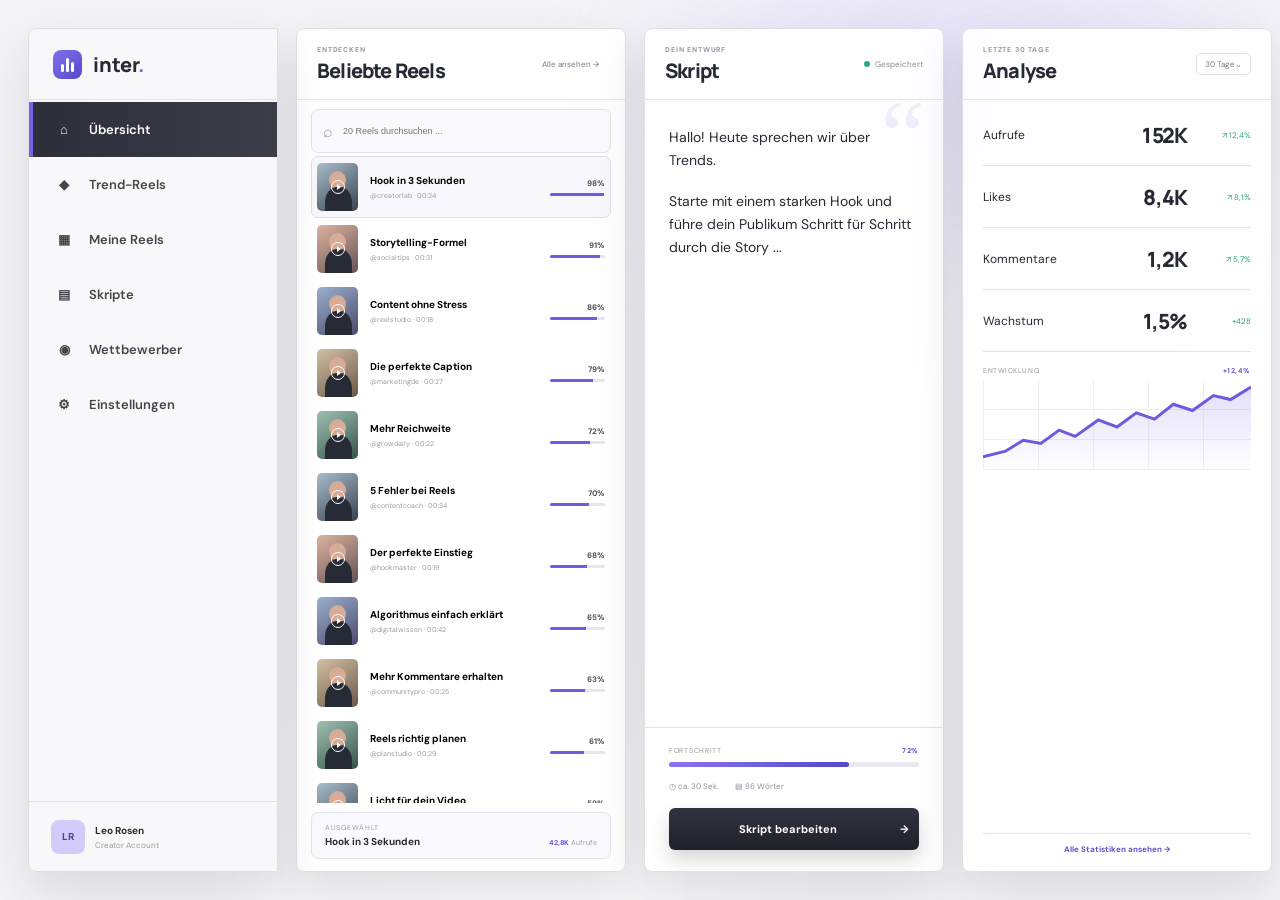
==== commit 4dba61dd: "Expand dashboard and add 20 reels" ====
--- a/index.html
+++ b/index.html
@@ -30,13 +30,9 @@
       <section class="cards" aria-label="Reels Dashboard">
         <article class="card popular" id="popular">
           <header><div><small>ENTDECKEN</small><h1>Beliebte Reels</h1></div><button data-toast="Alle Trend-Reels werden bald verfügbar">Alle ansehen →</button></header>
-          <div class="reel-list">
-            <button class="reel-row selected" data-reel="Hook in 3 Sekunden" data-views="42,8K"><span class="thumb t1"><i></i></span><span><strong>Hook in 3 Sekunden</strong><small>@creatorlab · 00:24</small></span><em><b>98%</b><i></i></em></button>
-            <button class="reel-row" data-reel="Storytelling-Formel" data-views="37,2K"><span class="thumb t2"><i></i></span><span><strong>Storytelling-Formel</strong><small>@socialtips · 00:31</small></span><em><b>91%</b><i></i></em></button>
-            <button class="reel-row" data-reel="Content ohne Stress" data-views="29,4K"><span class="thumb t3"><i></i></span><span><strong>Content ohne Stress</strong><small>@reelstudio · 00:18</small></span><em><b>86%</b><i></i></em></button>
-            <button class="reel-row" data-reel="Die perfekte Caption" data-views="24,9K"><span class="thumb t4"><i></i></span><span><strong>Die perfekte Caption</strong><small>@marketingde · 00:27</small></span><em><b>79%</b><i></i></em></button>
-            <button class="reel-row" data-reel="Mehr Reichweite" data-views="18,7K"><span class="thumb t5"><i></i></span><span><strong>Mehr Reichweite</strong><small>@growdaily · 00:22</small></span><em><b>72%</b><i></i></em></button>
-          </div>
+          <label class="reel-search"><span>⌕</span><input id="reelSearch" type="search" placeholder="20 Reels durchsuchen ..." autocomplete="off"></label>
+          <div class="reel-list" id="reelList" aria-live="polite"></div>
+          <p class="empty-state" id="emptyState">Kein Reel gefunden.</p>
           <div class="selected-reel"><span>Ausgewählt</span><strong id="selectedTitle">Hook in 3 Sekunden</strong><small><b id="selectedViews">42,8K</b> Aufrufe</small></div>
         </article>
 
--- a/styles.css
+++ b/styles.css
@@ -3,3 +3,8 @@
 @media(max-width:760px){body{background:#f6f6f8}.ambient{display:none}.app{width:100%;display:block}.sidebar{position:fixed;z-index:20;left:0;top:0;width:250px;height:100vh;border-radius:0;transform:translateX(-105%);transition:.25s}.sidebar.open{transform:none}.backdrop.visible{display:block;position:fixed;inset:0;z-index:15;border:0;background:rgba(18,19,27,.55)}main{padding:0 15px 30px}.mobile-header{height:68px;display:flex;align-items:center;justify-content:space-between}.mobile-header>button{width:38px;height:38px;border:1px solid #dfe0e6;border-radius:8px;background:#fff}.mobile-header>a{display:flex;align-items:center;gap:8px;color:var(--ink);text-decoration:none}.mobile-header .brand-symbol{width:30px;height:30px}.mobile-header strong{font:800 18px Manrope}.mobile-header>button:last-child{background:#6858db;color:#fff}.cards{grid-template-columns:1fr;padding:0;gap:14px}.card,.analytics{height:500px;grid-column:auto}.metric-list{display:block}.metric-list>div{height:62px;display:grid;padding:0}.metric-list span,.metric-list strong,.metric-list em{display:block;margin:0}.mini-chart svg{height:90px}}
 @media(max-width:430px){main{padding-inline:9px}.card>header{padding-inline:16px}.card h1{font-size:18px}.reel-list{padding-inline:9px}.selected-reel{inset-inline:9px}.script-content{padding:23px 19px}.script-footer{padding-inline:19px}.metric-list,.mini-chart{padding-inline:16px}.analytics-link{inset-inline:16px;width:calc(100% - 32px)}.options{grid-template-columns:1fr}.options button{min-height:76px}.toast{left:12px;right:12px;bottom:12px}}
 @media(prefers-reduced-motion:reduce){*{scroll-behavior:auto!important;transition:none!important}}
+
+/* Full-screen dynamic layout */
+.reel-search{height:44px;display:flex;align-items:center;gap:8px;margin:9px 14px 3px;padding:0 11px;border:1px solid #e1e2e8;border-radius:7px;background:#fafafe;color:#989aa5}.reel-search input{width:100%;border:0;outline:0;background:none;color:var(--ink);font-size:9px}.reel-list{overflow-y:auto;scrollbar-width:thin;scrollbar-color:#cac6e8 transparent}.reel-list::-webkit-scrollbar{width:5px}.reel-list::-webkit-scrollbar-thumb{border-radius:5px;background:#cac6e8}.empty-state{display:none;margin:40px 20px;color:#92949e;font-size:10px;text-align:center}.empty-state.visible{display:block}
+@media(min-width:761px){.app{width:100%;min-height:100vh;margin:0;padding:28px;grid-template-columns:250px minmax(0,1fr);align-items:stretch}.sidebar{height:calc(100vh - 56px);min-height:600px;border-radius:8px 0 0 8px}.app main{height:calc(100vh - 56px);min-height:600px}.cards{height:100%;grid-template-columns:minmax(330px,1.08fr) minmax(300px,1fr) minmax(310px,1fr);gap:18px;padding-left:18px}.card{height:100%;min-height:600px;border-radius:8px}.popular .reel-list{position:absolute;inset:127px 8px 68px;padding:0 6px}.selected-reel{z-index:2;inset:auto 14px 12px;padding-block:10px}}
+@media(max-width:760px){.popular .reel-list{height:330px;padding:0 9px}.popular{min-height:535px}.selected-reel{bottom:10px}.reel-search{margin-inline:9px}}
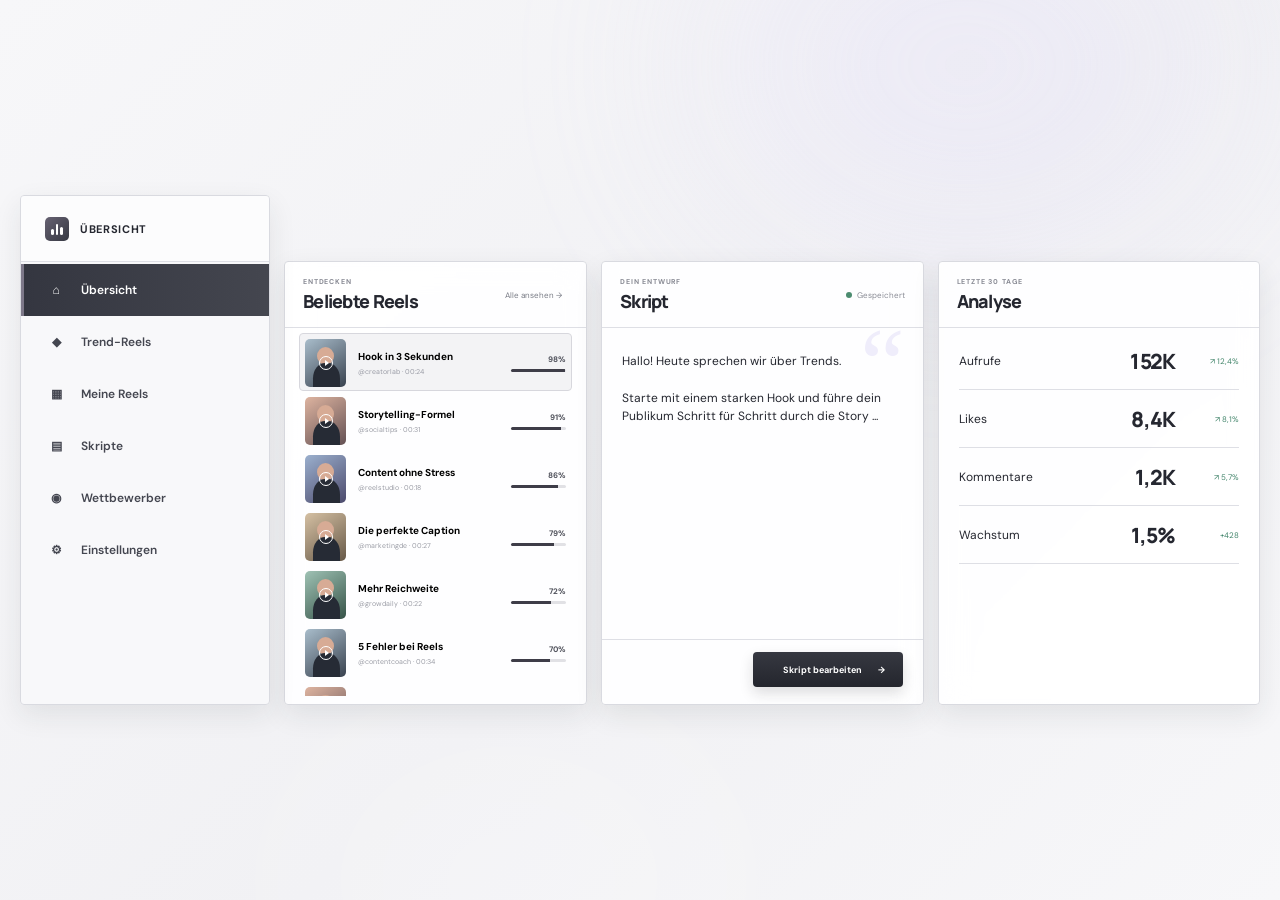
==== commit a83887ac: "Align full application with design reference" ====
--- a/index.html
+++ b/index.html
@@ -12,14 +12,14 @@
   <div class="ambient ambient-one"></div><div class="ambient ambient-two"></div>
   <div class="app" id="dashboard">
     <aside class="sidebar" id="sidebar">
-      <a class="brand" href="#dashboard"><span class="brand-symbol"><i></i><i></i><i></i></span><strong>inter<span>.</span></strong></a>
+      <a class="brand" href="#dashboard"><span class="brand-symbol"><i></i><i></i><i></i></span><strong>Übersicht</strong></a>
       <nav aria-label="Hauptnavigation">
-        <a class="nav-item active" href="#dashboard"><b>⌂</b><span>Übersicht</span></a>
-        <a class="nav-item" href="#popular"><b>◆</b><span>Trend-Reels</span></a>
-        <a class="nav-item" href="#my-reels" data-placeholder="Meine Reels"><b>▦</b><span>Meine Reels</span></a>
-        <a class="nav-item" href="#script"><b>▤</b><span>Skripte</span></a>
-        <a class="nav-item" href="#competitors" data-placeholder="Wettbewerber"><b>◉</b><span>Wettbewerber</span></a>
-        <a class="nav-item" href="#settings" data-placeholder="Einstellungen"><b>⚙</b><span>Einstellungen</span></a>
+        <a class="nav-item active" href="#dashboard" data-view="dashboard"><b>⌂</b><span>Übersicht</span></a>
+        <a class="nav-item" href="#trends" data-view="trends"><b>◆</b><span>Trend-Reels</span></a>
+        <a class="nav-item" href="#reels" data-view="reels"><b>▦</b><span>Meine Reels</span></a>
+        <a class="nav-item" href="#scripts" data-view="scripts"><b>▤</b><span>Skripte</span></a>
+        <a class="nav-item" href="#competitors" data-view="competitors"><b>◉</b><span>Wettbewerber</span></a>
+        <a class="nav-item" href="#settings" data-view="settings"><b>⚙</b><span>Einstellungen</span></a>
       </nav>
       <div class="profile"><span>LR</span><div><strong>Leo Rosen</strong><small>Creator Account</small></div></div>
     </aside>
@@ -27,7 +27,7 @@
 
     <main>
       <header class="mobile-header"><button id="menuButton" aria-label="Menü öffnen" aria-expanded="false">☰</button><a href="#dashboard"><span class="brand-symbol"><i></i><i></i><i></i></span><strong>inter<span>.</span></strong></a><button data-new>＋</button></header>
-      <section class="cards" aria-label="Reels Dashboard">
+      <section class="cards" id="dashboardView" aria-label="Reels Dashboard">
         <article class="card popular" id="popular">
           <header><div><small>ENTDECKEN</small><h1>Beliebte Reels</h1></div><button data-toast="Alle Trend-Reels werden bald verfügbar">Alle ansehen →</button></header>
           <label class="reel-search"><span>⌕</span><input id="reelSearch" type="search" placeholder="20 Reels durchsuchen ..." autocomplete="off"></label>
@@ -58,6 +58,7 @@
           <button class="analytics-link" data-toast="Detailanalyse wird vorbereitet">Alle Statistiken ansehen →</button>
         </article>
       </section>
+      <section class="view-root" id="viewRoot" hidden aria-live="polite"></section>
     </main>
   </div>
 
--- a/styles.css
+++ b/styles.css
@@ -8,3 +8,37 @@
 .reel-search{height:44px;display:flex;align-items:center;gap:8px;margin:9px 14px 3px;padding:0 11px;border:1px solid #e1e2e8;border-radius:7px;background:#fafafe;color:#989aa5}.reel-search input{width:100%;border:0;outline:0;background:none;color:var(--ink);font-size:9px}.reel-list{overflow-y:auto;scrollbar-width:thin;scrollbar-color:#cac6e8 transparent}.reel-list::-webkit-scrollbar{width:5px}.reel-list::-webkit-scrollbar-thumb{border-radius:5px;background:#cac6e8}.empty-state{display:none;margin:40px 20px;color:#92949e;font-size:10px;text-align:center}.empty-state.visible{display:block}
 @media(min-width:761px){.app{width:100%;min-height:100vh;margin:0;padding:28px;grid-template-columns:250px minmax(0,1fr);align-items:stretch}.sidebar{height:calc(100vh - 56px);min-height:600px;border-radius:8px 0 0 8px}.app main{height:calc(100vh - 56px);min-height:600px}.cards{height:100%;grid-template-columns:minmax(330px,1.08fr) minmax(300px,1fr) minmax(310px,1fr);gap:18px;padding-left:18px}.card{height:100%;min-height:600px;border-radius:8px}.popular .reel-list{position:absolute;inset:127px 8px 68px;padding:0 6px}.selected-reel{z-index:2;inset:auto 14px 12px;padding-block:10px}}
 @media(max-width:760px){.popular .reel-list{height:330px;padding:0 9px}.popular{min-height:535px}.selected-reel{bottom:10px}.reel-search{margin-inline:9px}}
+
+/* Application pages */
+.view-root{height:100%;padding-left:18px}.view-root[hidden]{display:none}.page-view{height:100%;overflow-y:auto;padding:0 4px 22px 0;scrollbar-width:thin;scrollbar-color:#cbc7e8 transparent}.page-top{min-height:94px;display:flex;align-items:center;justify-content:space-between;padding:20px 25px;border:1px solid #dfe0e6;border-radius:8px;background:rgba(255,255,255,.92);box-shadow:var(--shadow)}.page-top small{display:block;margin-bottom:5px;color:#92949f;font-size:8px;font-weight:700;letter-spacing:.13em}.page-top h1{margin:0;font:800 25px Manrope;letter-spacing:-.04em}.page-top p{margin:5px 0 0;color:#858793;font-size:10px}.page-actions{display:flex;align-items:center;gap:8px}.ui-button{height:36px;padding:0 13px;border:1px solid #dfe0e6;border-radius:7px;background:#fff;color:#4a4c56;font-size:9px;font-weight:700}.ui-button.primary-action{border-color:#6655d9;background:linear-gradient(135deg,#7564e8,#5647cc);color:#fff;box-shadow:0 7px 15px rgba(105,89,223,.22)}.filter-bar{display:flex;align-items:center;gap:8px;margin-top:14px;padding:11px 14px;border:1px solid #e0e1e6;border-radius:8px;background:#fff}.filter-bar label{display:flex;align-items:center;gap:7px;min-width:220px;padding:0 10px;height:34px;border:1px solid #e2e3e8;border-radius:7px;background:#fafafe;color:#9698a3}.filter-bar input{width:100%;border:0;outline:0;background:none;font-size:9px}.filter-chip{height:32px;padding:0 11px;border:1px solid #e1e2e7;border-radius:7px;background:#fff;color:#777984;font-size:8px}.filter-chip.active{border-color:#cfc8f7;background:#f0edff;color:#6252d5}.content-grid{display:grid;grid-template-columns:repeat(4,minmax(0,1fr));gap:13px;margin-top:14px}.content-card{overflow:hidden;border:1px solid #e0e1e6;border-radius:9px;background:#fff;box-shadow:0 10px 28px rgba(32,33,45,.07);transition:.2s}.content-card:hover{transform:translateY(-2px);box-shadow:0 15px 32px rgba(32,33,45,.11)}.reel-cover{position:relative;height:175px;overflow:hidden;background:linear-gradient(145deg,#a8becb,#424957)}.reel-cover:before{content:"";position:absolute;left:40%;top:25%;width:38px;height:42px;border-radius:50%;background:#d7ad98}.reel-cover:after{content:"";position:absolute;left:30%;top:47%;width:72px;height:100px;border-radius:45% 45% 10% 10%;background:#242934}.reel-cover.c2{background:linear-gradient(145deg,#deb6a3,#695357)}.reel-cover.c3{background:linear-gradient(145deg,#a7acd3,#444365)}.reel-cover.c4{background:linear-gradient(145deg,#d7c09f,#615142)}.reel-cover.c5{background:linear-gradient(145deg,#9fc9b9,#38544c)}.reel-cover.c6{background:linear-gradient(145deg,#d2aeca,#5a3e59)}.reel-cover .play-mini{position:absolute;z-index:2;inset:50% auto auto 50%;transform:translate(-50%,-50%);display:grid;place-items:center;width:35px;height:35px;border:1px solid #fff;border-radius:50%;background:#17192277;color:#fff}.reel-cover>span{position:absolute;z-index:3;left:9px;top:9px;padding:4px 6px;border-radius:5px;background:#6958df;color:#fff;font-size:7px;font-weight:700}.content-card-body{padding:12px}.content-card-body h3{margin:0;font:800 11px Manrope}.content-card-body>p{margin:5px 0 10px;color:#9698a2;font-size:8px}.card-metrics{display:flex;justify-content:space-between;padding-top:9px;border-top:1px solid #ececf0;color:#777984;font-size:7px}.table-panel,.editor-panel,.settings-panel{margin-top:14px;border:1px solid #dfe0e6;border-radius:9px;background:#fff;box-shadow:var(--shadow)}.table-head,.table-row{display:grid;grid-template-columns:minmax(220px,1.4fr) .6fr .55fr .55fr 80px;align-items:center;gap:15px;padding:0 18px}.table-head{height:42px;border-bottom:1px solid #e7e7ec;color:#999ba4;font-size:7px;font-weight:700;letter-spacing:.1em}.table-row{min-height:64px;border-bottom:1px solid #ececf0;font-size:9px}.table-row:last-child{border:0}.item-main{display:flex;align-items:center;gap:10px}.item-thumb{display:grid;place-items:center;flex:0 0 auto;width:42px;height:35px;border-radius:6px;background:linear-gradient(135deg,#9d8df2,#493b9a);color:#fff;font-size:8px}.item-main strong,.item-main small{display:block}.item-main strong{font-size:9px}.item-main small{margin-top:3px;color:#999ba5;font-size:7px}.status{justify-self:start;padding:4px 7px;border-radius:10px;font-size:7px;font-weight:700}.status.online{background:#e4f6ed;color:#27845f}.status.draft{background:#f5f0df;color:#9f7826}.status.planned{background:#eeeafd;color:#6656d3}.row-action{border:0;background:none;color:#8f919b}.editor-layout{display:grid;grid-template-columns:minmax(0,1.5fr) minmax(270px,.7fr);gap:14px;margin-top:14px}.editor-panel{margin:0;min-height:480px;padding:22px}.editor-panel header{display:flex;justify-content:space-between;align-items:center;padding-bottom:15px;border-bottom:1px solid #e7e7ec}.editor-panel h2{margin:0;font:800 17px Manrope}.editor-tools{display:flex;gap:6px}.editor-tools button{width:30px;height:28px;border:1px solid #e1e2e7;border-radius:6px;background:#fff;font-size:9px}.editor-text{min-height:330px;padding:20px 8px;outline:none;font-size:13px;line-height:1.75}.editor-text h3{margin:0 0 12px;font:800 15px Manrope}.editor-text p{margin:0 0 14px}.side-stack{display:grid;gap:14px}.info-panel{padding:18px;border:1px solid #dfe0e6;border-radius:9px;background:#fff;box-shadow:var(--shadow)}.info-panel h3{margin:0 0 13px;font:800 12px Manrope}.info-row{display:flex;justify-content:space-between;padding:10px 0;border-bottom:1px solid #ececf0;font-size:8px}.info-row:last-child{border:0}.info-row span{color:#898b96}.competitor-grid{display:grid;grid-template-columns:repeat(3,1fr);gap:13px;margin-top:14px}.competitor{padding:18px;border:1px solid #dfe0e6;border-radius:9px;background:#fff;box-shadow:var(--shadow)}.competitor-top{display:flex;align-items:center;gap:10px}.competitor-avatar{display:grid;place-items:center;width:42px;height:42px;border-radius:50%;background:linear-gradient(135deg,#cfc7fa,#6d5adc);color:#fff;font-size:10px;font-weight:800}.competitor-top div{flex:1}.competitor-top strong,.competitor-top small{display:block}.competitor-top strong{font-size:10px}.competitor-top small{margin-top:3px;color:#9698a2;font-size:7px}.trend-up{color:var(--green);font-size:8px}.competitor-stats{display:grid;grid-template-columns:repeat(3,1fr);margin-top:16px;padding-top:14px;border-top:1px solid #e9e9ee}.competitor-stats span,.competitor-stats strong{display:block}.competitor-stats span{color:#999ba5;font-size:7px}.competitor-stats strong{margin-top:4px;font:800 13px Manrope}.settings-layout{display:grid;grid-template-columns:220px 1fr;gap:14px;margin-top:14px}.settings-menu,.settings-panel{margin:0;padding:10px;border:1px solid #dfe0e6;border-radius:9px;background:#fff;box-shadow:var(--shadow)}.settings-menu button{width:100%;height:38px;padding:0 11px;border:0;border-radius:7px;background:none;color:#686a75;text-align:left;font-size:9px}.settings-menu button.active{background:#f0edff;color:#5f50d0;font-weight:700}.settings-panel{padding:23px}.settings-panel h2{margin:0 0 5px;font:800 17px Manrope}.settings-panel>p{margin:0 0 20px;color:#90929d;font-size:9px}.form-row{display:grid;grid-template-columns:160px 1fr;align-items:center;gap:20px;padding:15px 0;border-bottom:1px solid #ececf0}.form-row label strong,.form-row label small{display:block}.form-row label strong{font-size:9px}.form-row label small{margin-top:3px;color:#999ba5;font-size:7px}.form-row input,.form-row select{height:36px;padding:0 11px;border:1px solid #dfe0e6;border-radius:7px;background:#fafafe;color:#4d4f59;font-size:9px}.toggle{justify-self:end;width:38px;height:21px;padding:2px;border:0;border-radius:20px;background:#d7d8df}.toggle i{display:block;width:17px;height:17px;border-radius:50%;background:#fff;box-shadow:0 2px 4px #0002;transition:.2s}.toggle.on{background:#6c5bdf}.toggle.on i{transform:translateX(17px)}
+@media(max-width:1200px){.content-grid{grid-template-columns:repeat(3,1fr)}.competitor-grid{grid-template-columns:repeat(2,1fr)}.table-head,.table-row{grid-template-columns:minmax(180px,1.3fr) .6fr .55fr 70px}.table-head>*:nth-child(4),.table-row>*:nth-child(4){display:none}}
+@media(max-width:900px){.content-grid{grid-template-columns:repeat(2,1fr)}.editor-layout{grid-template-columns:1fr}.side-stack{grid-template-columns:1fr 1fr}.settings-layout{grid-template-columns:1fr}.settings-menu{display:flex;overflow-x:auto}.settings-menu button{min-width:115px}.page-top{align-items:flex-start;gap:15px}.page-actions{flex-wrap:wrap;justify-content:flex-end}}
+@media(max-width:760px){.view-root{height:auto;padding:0}.page-view{overflow:visible}.page-top{display:block;padding:18px}.page-actions{margin-top:14px;justify-content:flex-start}.filter-bar{overflow-x:auto}.filter-bar label{min-width:180px}.content-grid,.competitor-grid{grid-template-columns:1fr 1fr}.table-head{display:none}.table-row{grid-template-columns:1fr auto 25px;padding:10px 13px}.table-row>*:nth-child(3),.table-row>*:nth-child(4){display:none}.side-stack{grid-template-columns:1fr}.form-row{grid-template-columns:1fr;gap:8px}.toggle{justify-self:start}}
+@media(max-width:470px){.content-grid,.competitor-grid{grid-template-columns:1fr}.reel-cover{height:220px}.page-top h1{font-size:21px}.editor-panel{padding:16px}.settings-panel{padding:17px}}
+.cards[hidden]{display:none!important}
+
+/* Reference fidelity pass: compact neutral dashboard language */
+:root{--ink:#252730;--muted:#858791;--line:#dedfe5;--purple:#4f4b61;--green:#27936c;--shadow:0 10px 28px rgba(37,39,48,.09)}
+body{background:linear-gradient(135deg,#f7f7f9 0%,#f1f1f4 55%,#f7f7f9 100%)}.ambient{opacity:.28;filter:blur(110px)}
+.sidebar,.card,.page-top,.filter-bar,.table-panel,.editor-panel,.info-panel,.competitor,.settings-menu,.settings-panel{border-color:#d9dae0;border-radius:4px;box-shadow:var(--shadow)}
+.brand{height:66px;background:rgba(255,255,255,.55)}.brand-symbol{border-radius:5px;background:linear-gradient(135deg,#666172,#373943);box-shadow:none}.brand strong span,.mobile-header strong span{color:#55515f}
+.nav-item{height:52px;color:#444650;font-size:12px}.nav-item.active{background:linear-gradient(90deg,#343640,#44464f)}.nav-item.active:before{width:3px;background:#7d7889}
+.cards{grid-template-columns:repeat(3,minmax(0,1fr));gap:14px;padding-left:14px}.card>header{height:66px;padding-inline:18px}.card h1{font-size:18px}.card header small,.page-top small{color:#878993}
+.reel-search{height:40px;border-radius:4px;background:#fafafa}.reel-row{height:58px;border-radius:4px}.reel-row:hover,.reel-row.selected{border-color:#d7d7dd;background:#f3f3f5}.reel-row em i{background:linear-gradient(90deg,#3e3d48 0 80%,#dfdfe3 80%)}.selected-reel{border-radius:4px;background:#fafafa}.saved i{background:#4c8c70}.progress i{background:linear-gradient(90deg,#55515f,#33343d)}
+.script-footer button,.dark-button{border-radius:4px;background:linear-gradient(#363841,#24262d);box-shadow:0 6px 14px rgba(25,27,34,.15)}.metric-list em{color:#41846a}.mini-chart>div strong,.analytics-link{color:#56515f}.line{stroke:#56515f}.area{opacity:.7}
+.page-top{min-height:82px;padding:15px 20px}.page-top h1{font-size:22px}.page-top p{font-size:9px}.ui-button,.filter-chip{border-radius:4px}.ui-button.primary-action{border-color:#343640;background:linear-gradient(#3d3f48,#292b32);box-shadow:0 5px 12px rgba(30,31,38,.16)}.filter-bar{margin-top:11px;padding:9px 11px}.filter-bar label{height:31px;border-radius:4px}.content-grid,.competitor-grid,.editor-layout,.settings-layout{margin-top:11px;gap:11px}.content-card{border-radius:4px;box-shadow:0 7px 20px rgba(34,35,44,.07)}.content-card:hover{box-shadow:0 10px 24px rgba(34,35,44,.1)}.content-card-body{padding:10px}.content-card-body h3{font-size:10px}.reel-cover>span{border-radius:3px;background:#44414e}.play-mini{font-style:normal}
+.table-panel{margin-top:11px}.table-head{height:38px}.table-row{min-height:59px}.item-thumb{border-radius:4px;background:linear-gradient(135deg,#77727f,#363842)}.status{border-radius:3px}.status.planned{background:#ecebf0;color:#5e5a67}.status.online{background:#e7f1ec;color:#3f765f}.status.draft{background:#f2efe5;color:#826d3a}
+.editor-panel,.settings-panel{padding:19px}.editor-text{font-size:12px}.info-panel,.competitor{padding:15px}.competitor-avatar{border-radius:4px;background:linear-gradient(135deg,#77727f,#373942)}.settings-menu button{border-radius:3px}.settings-menu button.active{background:#ececef;color:#3f3d47}.toggle.on{background:#484650}
+dialog{border-radius:6px}.options button,.close{border-radius:4px}.options button:hover{border-color:#55515f}.modal-icon{border-radius:4px;background:#ececef;color:#46444d}
+@media(min-width:761px){.app{padding:20px}.sidebar,.app main{height:calc(100vh - 40px)}.sidebar,.card{min-height:570px}.app main{min-height:570px}.cards{gap:14px;padding-left:14px}.view-root{padding-left:14px}}
+
+/* Geometry matched to design-reference-alt */
+@media(min-width:1051px){.app{min-height:100vh;align-items:center;padding:20px}.sidebar{height:510px;min-height:0}.app main{height:510px;min-height:0;padding-top:66px}.cards{height:444px;grid-template-columns:.94fr 1fr 1fr}.card{height:444px;min-height:0}.view-root{height:510px;margin-top:-66px;padding-top:0}.view-root .page-view{height:510px}}
+.profile{display:none}.brand{font-size:11px;text-transform:uppercase;letter-spacing:.06em}.brand strong{font:700 11px "DM Sans",sans-serif}.brand-symbol{width:24px;height:24px;padding:6px}.brand-symbol i:first-child{height:6px}.brand-symbol i:nth-child(2){height:11px}.brand-symbol i:last-child{height:8px}
+.popular .reel-search,.popular .selected-reel{display:none}.popular .reel-list{inset:71px 8px 8px}.script-content{min-height:auto;padding:24px 20px}.script-content p{font-size:12px;line-height:1.55}.script-footer{padding:12px 20px 17px}.script-footer>div:first-child,.script-footer>.progress,.script-footer>p{display:none}.script-footer button{width:auto;min-width:150px;height:35px;float:right;margin-top:0;padding:0 14px;font-size:9px}.analytics>header>button,.analytics .mini-chart,.analytics-link{display:none}.analytics-list,.metric-list{padding-top:4px}.analytics-card .analytics-list>div,.analytics .metric-list>div{height:58px}.analytics-card .chart-wrap{display:none}
+.page-top{min-height:66px;height:66px;padding:10px 17px}.page-top h1{font-size:18px}.page-top p{display:none}.page-actions .ui-button{height:31px}.filter-bar{margin-top:9px}.content-grid{grid-template-columns:repeat(4,minmax(0,1fr))}.reel-cover{height:145px}.editor-panel{min-height:405px}.editor-text{min-height:265px}.settings-panel>p{margin-bottom:10px}.form-row{padding-block:11px}
+@media(min-width:761px) and (max-width:1050px){.app{grid-template-columns:220px minmax(0,1fr);padding:16px}.sidebar{height:calc(100vh - 32px);min-height:560px}.app main{height:calc(100vh - 32px);min-height:560px;overflow-y:auto}.cards{height:auto;grid-template-columns:1fr 1fr}.card{height:460px;min-height:460px}.analytics{grid-column:1/-1}.popular .reel-list{inset:71px 8px 8px}.view-root{height:100%;padding-left:12px}.content-grid{grid-template-columns:repeat(2,minmax(0,1fr))}}
+@media(max-width:760px){.card,.analytics,.popular{height:auto;min-height:440px}.popular .reel-list{position:relative;height:350px;inset:auto}.script-card{min-height:400px}.analytics-card{min-height:380px}.content-grid{grid-template-columns:1fr 1fr}.page-top{height:auto;min-height:66px}.view-root .page-view{height:auto}}
+.script-footer{display:flex;justify-content:flex-end}.script-footer button{float:none}
+@media(max-width:760px){.cards{height:auto;grid-template-columns:1fr;gap:12px;padding:0}.card,.analytics{grid-column:auto;width:100%}.script-footer button{min-width:150px}.analytics .metric-list>div{grid-template-columns:1fr auto 55px}}
+@media(max-width:470px){.content-grid,.competitor-grid{grid-template-columns:1fr}}
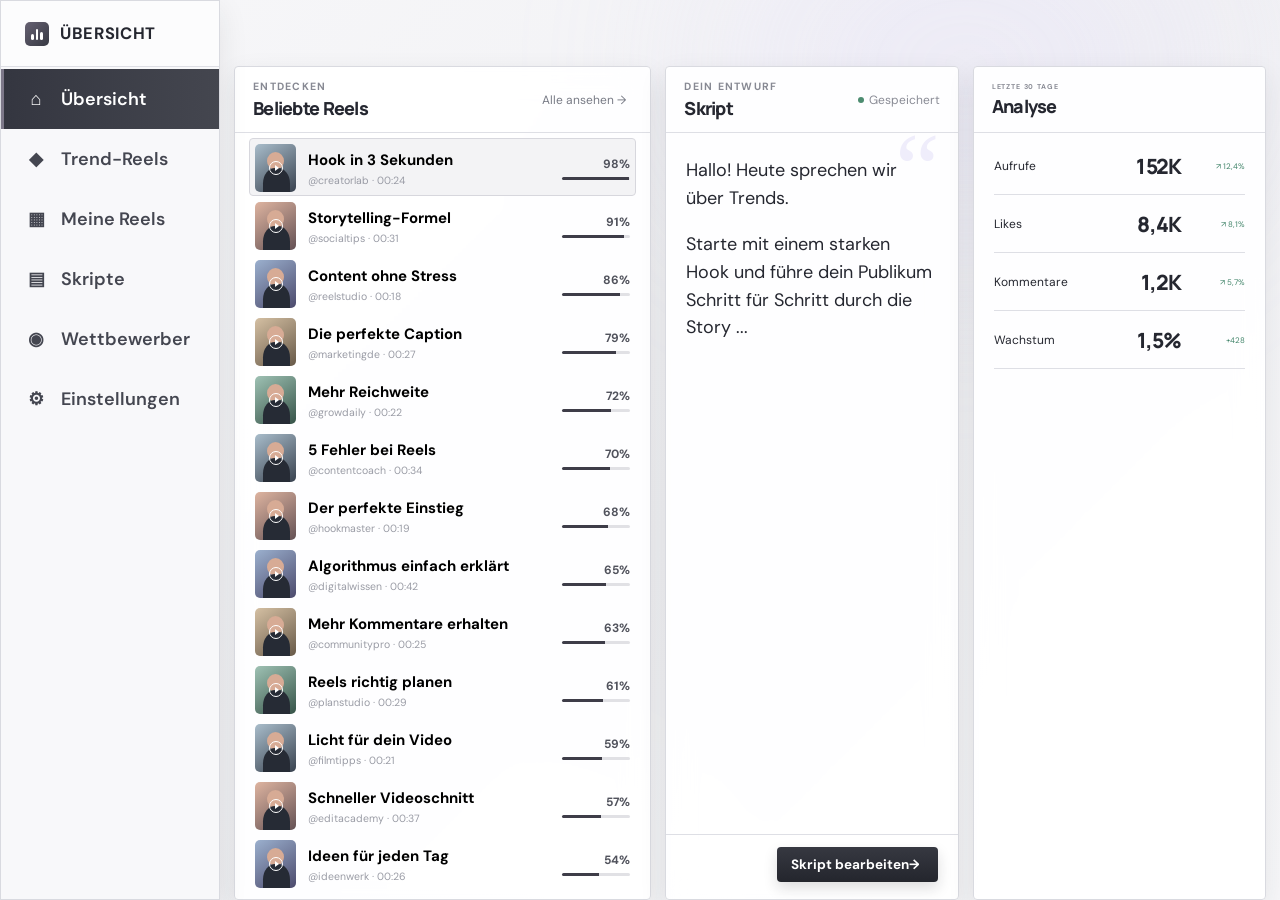
==== commit 92e8150e: "Improve readability and expand reel lists" ====
--- a/index.html
+++ b/index.html
@@ -29,7 +29,7 @@
       <header class="mobile-header"><button id="menuButton" aria-label="Menü öffnen" aria-expanded="false">☰</button><a href="#dashboard"><span class="brand-symbol"><i></i><i></i><i></i></span><strong>inter<span>.</span></strong></a><button data-new>＋</button></header>
       <section class="cards" id="dashboardView" aria-label="Reels Dashboard">
         <article class="card popular" id="popular">
-          <header><div><small>ENTDECKEN</small><h1>Beliebte Reels</h1></div><button data-toast="Alle Trend-Reels werden bald verfügbar">Alle ansehen →</button></header>
+          <header><div><small>ENTDECKEN</small><h1 data-overview-title>Beliebte Reels</h1></div><button data-toast="Alle Trend-Reels werden angezeigt">Alle ansehen →</button></header>
           <label class="reel-search"><span>⌕</span><input id="reelSearch" type="search" placeholder="20 Reels durchsuchen ..." autocomplete="off"></label>
           <div class="reel-list" id="reelList" aria-live="polite"></div>
           <p class="empty-state" id="emptyState">Kein Reel gefunden.</p>
--- a/styles.css
+++ b/styles.css
@@ -42,3 +42,37 @@
 .script-footer{display:flex;justify-content:flex-end}.script-footer button{float:none}
 @media(max-width:760px){.cards{height:auto;grid-template-columns:1fr;gap:12px;padding:0}.card,.analytics{grid-column:auto;width:100%}.script-footer button{min-width:150px}.analytics .metric-list>div{grid-template-columns:1fr auto 55px}}
 @media(max-width:470px){.content-grid,.competitor-grid{grid-template-columns:1fr}}
+
+/* Reel detail page — Bild_2 */
+.content-card{padding:0;color:var(--ink);font:inherit;text-align:left}.table-row[data-open-reel]{cursor:pointer}.table-row[data-open-reel]:hover{background:#f6f6f8}.detail-page{display:flex;flex-direction:column;overflow:hidden}.detail-toolbar{height:44px;flex:0 0 44px;display:flex;align-items:center;gap:12px;padding:0 4px}.detail-toolbar>span{color:#858791;font-size:8px;font-weight:700;letter-spacing:.13em}.back-button,.detail-edit,.detail-save-actions button{height:31px;padding:0 11px;border:1px solid #d9dae0;border-radius:4px;background:#fff;color:#4a4c55;font-size:8px;font-weight:700}.detail-edit{margin-left:auto;border-color:#32343c;background:#30323a;color:#fff}.detail-save-actions{display:flex;gap:7px;margin-left:auto}.detail-save-actions .save{border-color:#32343c;background:#30323a;color:#fff}.detail-grid{min-height:0;flex:1;display:grid;grid-template-columns:.96fr 1fr 1fr;gap:14px}.detail-card{min-width:0;overflow:hidden;display:flex;flex-direction:column;border:1px solid #d9dae0;border-radius:4px;background:#fff;box-shadow:var(--shadow)}.detail-card>header{height:59px;flex:0 0 59px;display:flex;align-items:center;justify-content:space-between;padding:0 18px;border-bottom:1px solid var(--line)}.detail-card h1{margin:0;font:800 18px Manrope}.detail-card>header>span{color:#898b95;font-size:8px}.detail-status{padding:4px 7px;border-radius:3px;background:#e7f1ec;color:#3f765f!important}.detail-video-frame{position:relative;height:190px;flex:0 0 190px;overflow:hidden;margin:12px 12px 0;border-radius:4px;background:radial-gradient(circle at 24% 19%,rgba(255,255,255,.6),transparent 20%),linear-gradient(145deg,#afc5cf,#6f7885 46%,#252a34)}.detail-person{position:absolute;left:38%;bottom:-15px;width:90px;height:155px;border-radius:45% 45% 10% 10%;background:#262b35;transform:rotate(-7deg)}.detail-person:before{content:"";position:absolute;left:20px;top:-37px;width:48px;height:54px;border-radius:50%;background:#d6aa94;box-shadow:12px -4px 0 -3px #393033}.detail-person:after{content:"";position:absolute;left:-32px;top:32px;width:62px;height:38px;border-radius:5px;background:#161a22}.detail-play{position:absolute;z-index:2;inset:50% auto auto 50%;transform:translate(-50%,-50%);width:49px;height:49px;border:1.5px solid #fff;border-radius:50%;background:#17192277;color:#fff}.detail-video-frame>span{position:absolute;right:8px;bottom:8px;padding:3px 5px;border-radius:3px;background:#15171dbb;color:#fff;font-size:7px}.detail-video-copy{padding:14px 16px}.detail-video-copy h2{margin:0 0 6px;font:800 13px Manrope}.detail-video-copy>p{min-height:38px;margin:0;color:#5f616b;font-size:9px;line-height:1.5}.detail-video-copy>div{display:flex;align-items:center;gap:6px;margin-top:11px;padding-top:10px;border-top:1px solid #e5e5e9}.detail-video-copy>div span{padding:4px 7px;border:1px solid #dedfe4;border-radius:3px;font-size:7px}.detail-video-copy>div strong{margin-left:auto;color:#7d7f89;font-size:7px}.detail-script-copy{position:relative;flex:1;padding:24px 20px}.detail-script-copy>span{position:absolute;right:17px;top:-25px;color:#efedf8;font:96px Georgia}.detail-script-copy p{position:relative;z-index:1;margin:0;font-size:13px;line-height:1.65}.detail-script-bottom{padding:13px 18px 16px;border-top:1px solid var(--line)}.detail-script-bottom small{display:flex;justify-content:space-between;color:#92949e;font-size:7px;letter-spacing:.08em}.detail-script-bottom small b{color:#4a4754}.detail-script-bottom>div{height:5px;margin:7px 0 12px;border-radius:6px;background:#e7e7eb}.detail-script-bottom>div i{display:block;width:72%;height:100%;border-radius:6px;background:#414049}.detail-script-bottom button{width:100%;height:34px;border:0;border-radius:4px;background:linear-gradient(#383a43,#25272e);color:#fff;font-size:9px;font-weight:700}.detail-metrics{padding:3px 18px}.detail-metrics>div{height:57px;display:flex;align-items:center;justify-content:space-between;border-bottom:1px solid var(--line)}.detail-metrics span{font-size:11px}.detail-metrics strong{font:800 20px Manrope}.detail-chart{height:110px;margin:13px 18px 0;background:repeating-linear-gradient(0deg,#eceef1 0 1px,transparent 1px 28px),repeating-linear-gradient(90deg,#eef0f2 0 1px,transparent 1px 48px)}.detail-chart svg{width:100%;height:100%}.detail-chart path{fill:none;stroke:#4f4b58;stroke-width:3;vector-effect:non-scaling-stroke}.detail-page.editing [data-edit-field]{outline:1px dashed #77727f;outline-offset:4px;border-radius:2px;background:#faf9fc}.detail-page.editing [data-edit-field]:focus{outline:2px solid #55515f;background:#fff}.detail-page.editing .saved{color:#8a7440}.detail-page.editing .saved i{background:#c49b42}
+@media(max-width:1050px) and (min-width:761px){.detail-page{overflow-y:auto}.detail-grid{grid-template-columns:1fr 1fr}.detail-analytics{grid-column:1/-1;min-height:390px}.detail-card{min-height:430px}}
+@media(max-width:760px){.detail-page{overflow:visible}.detail-toolbar{position:sticky;top:0;z-index:4;background:#f4f4f7}.detail-grid{grid-template-columns:1fr}.detail-card{min-height:430px}.detail-video-frame{height:230px;flex-basis:230px}.detail-analytics{min-height:390px}.detail-save-actions button{padding-inline:8px}}
+.detail-save-actions[hidden],[data-detail-edit][hidden]{display:none!important}
+
+/* Scripts workspace — Huck_Scrypt reference */
+.script-reference-page{height:100%!important;overflow-y:auto!important;padding:0 6px 28px 0}.script-workspace-head{min-height:96px;display:flex;align-items:center;justify-content:space-between;padding:17px 20px;border:1px solid #d9dae0;border-radius:4px;background:#fff;box-shadow:var(--shadow)}.script-workspace-head>div:first-child small{display:block;margin-bottom:9px;color:#a0a2ab;font-size:7px;letter-spacing:.1em}.script-workspace-head h1{max-width:520px;margin:0;font:800 22px/1.12 Manrope;letter-spacing:-.04em}.script-workspace-head>div:last-child{display:flex;gap:7px}.script-workspace-head button{height:33px;padding:0 11px;border:1px solid #dbdce1;border-radius:4px;background:#fff;color:#555761;font-size:8px;font-weight:700}.script-workspace-head .remix-button{min-width:65px;border-color:#292b32;background:#292b32;color:#fff}.script-reference-layout{display:grid;grid-template-columns:minmax(0,1fr) 225px;align-items:start;gap:14px;margin-top:12px}.script-block-list{display:grid;gap:12px}.reference-script-block{overflow:hidden;border:1px solid #dadbe1;border-radius:4px;background:#fff;box-shadow:var(--shadow)}.reference-script-block>header{height:63px;display:flex;align-items:center;justify-content:space-between;padding:0 18px;border-bottom:1px solid #e2e3e7}.reference-script-block h2{margin:0;font:800 13px Manrope}.reference-script-block header small{display:block;margin-top:4px;color:#a0a2aa;font-size:7px}.reference-script-block header button{height:29px;padding:0 10px;border:1px solid #dcdde2;border-radius:4px;background:#fff;color:#555761;font-size:8px;font-weight:700}.reference-block-editor{min-height:108px;padding:20px 24px;outline:none;font-size:11px;line-height:1.62;transition:.2s}.reference-block-editor p{margin:0 0 10px}.reference-block-editor p:last-child{margin-bottom:0}.reference-block-editor strong{font-weight:800}.reference-block-editor .saved-copy{white-space:pre-line}.reference-script-block.editing{border-color:#77727f;box-shadow:0 0 0 2px rgba(79,75,88,.1)}.reference-script-block.editing .reference-block-editor{background:#fafafa;box-shadow:inset 3px 0 #55515f}.reference-script-block.editing header button{border-color:#30323a;background:#30323a;color:#fff}.reference-script-block>footer{padding:10px 18px 13px;border-top:1px solid #e4e5e9;color:#93959e}.reference-script-block footer>small{font-size:7px}.reference-script-block footer p{margin:8px 0 6px;color:#777984;font-size:8px}.reference-script-block footer>span{display:flex;color:#8e909a;font-size:7px}.reference-script-block footer b{margin-left:auto;font-weight:400}.source-panel{position:sticky;top:0;padding:17px;border:1px solid #dadbe1;border-radius:4px;background:#fff;box-shadow:var(--shadow)}.source-panel h2{margin:0 0 8px;font:800 13px Manrope}.source-panel>p{margin:0 0 15px;color:#72747e;font-size:8px;line-height:1.5}.source-panel>p span{color:#a0a2aa}.source-cover{height:245px;display:flex;flex-direction:column;align-items:center;justify-content:center;border-radius:5px;background:radial-gradient(circle at 50% 35%,rgba(193,151,36,.22),transparent 28%),linear-gradient(145deg,#332c1c,#0f1012 65%,#211a10);box-shadow:0 12px 25px rgba(24,20,13,.22);color:#fff;text-align:center}.source-cover strong{color:#d7aa2b;font:800 47px Manrope;text-shadow:0 4px 14px rgba(215,170,43,.35)}.source-cover b{font:800 13px/1.15 Manrope}.source-stats{display:flex;gap:12px;padding:11px 0;border-bottom:1px solid #e4e5e9;color:#8b8d97;font-size:8px}.source-meta h3{margin:14px 0 8px;font:800 10px Manrope}.source-meta>div{display:flex;flex-wrap:wrap;gap:5px}.source-meta>div span{padding:4px 7px;border-radius:3px;background:#f0f0f2;color:#777984;font-size:7px}.source-meta>p{margin:0;color:#858791;font-size:8px}
+@media(max-width:950px){.script-reference-layout{grid-template-columns:1fr}.source-panel{position:static;display:grid;grid-template-columns:1fr 150px 1fr;gap:14px;align-items:start}.source-cover{height:210px;grid-column:2}.source-panel>h2,.source-panel>p{grid-column:1}.source-stats,.source-meta{grid-column:3}}
+@media(max-width:760px){.script-workspace-head{align-items:flex-start;flex-direction:column;gap:14px}.script-workspace-head>div:last-child{width:100%}.script-workspace-head h1{font-size:19px}.script-reference-layout{grid-template-columns:1fr}.reference-block-editor{padding:18px;min-height:130px}.source-panel{display:block}.source-cover{width:min(220px,100%);height:300px;margin:15px auto}.source-stats{justify-content:center}}
+
+/* Fluid viewport shell — every route uses the complete available screen */
+html,body{width:100%;min-height:100%}.app,.app>main,.cards,.view-root,.page-view,.detail-grid,.script-reference-layout,.table-panel,.item-main{min-width:0}.app{width:100%;margin:0}
+@media(min-width:761px){html,body{height:100%;overflow:hidden}.app{height:100vh;height:100dvh;min-height:0;padding:0;align-items:stretch;grid-template-columns:clamp(220px,16vw,250px) minmax(0,1fr)}.sidebar{height:100%;min-height:0;border-radius:0}.app>main{width:100%;height:100%;min-height:0;padding:0;overflow:hidden}.cards{width:100%;height:100%;min-height:0;padding:66px 14px 0;grid-template-rows:minmax(0,1fr);align-items:stretch}.card{height:100%;min-height:0}.view-root{width:100%;height:100%;min-height:0;margin:0;padding:0 0 0 14px}.view-root .page-view,.page-view{width:100%;height:100%;min-height:0;padding-bottom:0;overflow-y:auto}.script-reference-page{height:100%!important;padding:0 4px 0 0}.detail-page{height:100%}}
+@media(min-width:761px) and (max-width:1050px){.app{grid-template-columns:clamp(190px,22vw,220px) minmax(0,1fr)}.cards{height:100%;padding:66px 12px 12px;grid-template-rows:none;grid-auto-rows:calc(100vh - 78px);grid-auto-rows:calc(100dvh - 78px);overflow-y:auto}.card,.analytics{height:100%;min-height:0}.view-root{height:100%;padding-left:12px}.app>main{overflow:hidden}}
+@media(max-width:760px){html,body{width:100%;min-height:100%}body{min-height:100vh;min-height:100dvh}.app{width:100%;min-height:100vh;min-height:100dvh;padding:0}.app>main{width:100%;min-height:100vh;min-height:100dvh;padding:0}.mobile-header{position:sticky;z-index:10;top:0;width:100%;padding:0 10px;background:#f6f6f8}.cards{width:100%;min-height:calc(100vh - 68px);min-height:calc(100dvh - 68px);padding:0}.card,.popular,.analytics{width:100%;height:auto;min-height:0}.popular .reel-list{height:clamp(280px,52dvh,420px)}.view-root{width:100%;min-height:calc(100vh - 68px);min-height:calc(100dvh - 68px);padding:0}.view-root .page-view,.page-view{width:100%;height:auto;min-height:calc(100vh - 68px);min-height:calc(100dvh - 68px);padding:0;overflow:visible}.script-reference-page{height:auto!important;min-height:calc(100vh - 68px);min-height:calc(100dvh - 68px);padding:0!important;overflow:visible!important}.detail-page{height:auto;overflow:visible}.detail-card,.editor-panel,.editor-text,.reference-block-editor{min-height:0}}
+
+/* Readability and list-density pass */
+.brand strong{font-size:16.5px}.nav-item{height:60px;font-size:18px}.app button:not(.toggle):not(.detail-play):not(.reel-row):not(.content-card){font-size:13.5px}.card>header button,.filter-chip,.analytics-link,.back-button,.detail-edit,.detail-save-actions button,.script-workspace-head button,.reference-script-block header button{font-size:12px!important}.ui-button,.script-footer button,.row-action,.editor-tools button,.settings-menu button,.detail-script-bottom button{font-size:13.5px!important}.mobile-header>button,.play-mini,.detail-play,.options button{font-size:24px!important}.close{font-size:28.5px!important}.options strong{font-size:13.5px}.options span{font-size:10.5px}.toast p,.toast>span{font-size:13.5px}
+#popular header small,#script header small{font-size:10.5px}#popular .reel-row,.trend-popular .reel-row{grid-template-columns:43px minmax(0,1fr) 68px}#popular .reel-row strong,.trend-popular .reel-row strong{font-size:15px}#popular .reel-row small,.trend-popular .reel-row small{font-size:10.5px}#popular .reel-row em b,.trend-popular .reel-row em b{font-size:12px}#popular .empty-state{font-size:15px}#popular .selected-reel span,#popular .selected-reel small{font-size:10.5px}#popular .selected-reel strong{font-size:15px}#script .saved{font-size:12px}#script .script-content p{font-size:18px}#script .script-footer>div:first-child{font-size:10.5px}#script .script-footer p{font-size:12px}
+@media(min-width:1200px){#dashboardView{grid-template-columns:minmax(0,1.423fr) minmax(0,1fr) minmax(0,1fr)}}#dashboardView[aria-label="Trend-Reels Dashboard"] .card h1{font-size:27px}#dashboardView[aria-label="Trend-Reels Dashboard"] .card header small{font-size:10.5px}#dashboardView[aria-label="Trend-Reels Dashboard"] .metric-list span{font-size:18px}#dashboardView[aria-label="Trend-Reels Dashboard"] .metric-list strong{font-size:31.5px}#dashboardView[aria-label="Trend-Reels Dashboard"] .metric-list em{font-size:12px}
+
+/* Meine Reels, Wettbewerber and Einstellungen use 150% supporting text */
+.reels-page .page-top small,.competitors-page .page-top small,.settings-page .page-top small{font-size:12px}.reels-page .page-top p,.competitors-page .page-top p,.settings-page .page-top p{font-size:15px}.reels-page .filter-bar,.competitors-page .filter-bar{font-size:15px}.reels-page .filter-bar input,.competitors-page .filter-bar input{font-size:13.5px}.reels-page .table-head{height:48px;font-size:10.5px}.reels-page .table-row{min-height:78px;font-size:13.5px}.reels-page .item-thumb{font-size:12px}.reels-page .item-main strong{font-size:13.5px}.reels-page .item-main small{font-size:10.5px}.reels-page .status{font-size:10.5px}
+.competitors-page .competitor-avatar{font-size:15px}.competitors-page .competitor-top strong{font-size:15px}.competitors-page .competitor-top small{font-size:10.5px}.competitors-page .trend-up{font-size:12px}.competitors-page .competitor-stats span{font-size:10.5px}.competitors-page .competitor-stats strong{font-size:19.5px}
+.settings-page .settings-menu button{height:48px}.settings-page .settings-panel h2{font-size:25.5px}.settings-page .settings-panel>p{font-size:13.5px}.settings-page .form-row{grid-template-columns:230px minmax(0,1fr);padding-block:15px}.settings-page .form-row label strong{font-size:13.5px}.settings-page .form-row label small{font-size:10.5px}.settings-page .form-row input,.settings-page .form-row select{height:44px;font-size:13.5px}
+
+/* Skripte fills the remaining viewport and scales all supporting copy */
+.script-workspace-head>div:first-child small{font-size:10.5px}.script-workspace-head h1{font-size:33px}.script-workspace-head button{height:40px}.reference-script-block header small{font-size:10.5px}.reference-block-editor{font-size:16.5px}.reference-script-block footer>small{font-size:10.5px}.reference-script-block footer p{font-size:12px}.reference-script-block footer>span{font-size:10.5px}.source-panel h2{font-size:19.5px}.source-panel>p{font-size:12px}.source-cover strong{font-size:70.5px}.source-cover b{font-size:19.5px}.source-stats{font-size:12px}.source-meta h3{font-size:15px}.source-meta>div span{font-size:10.5px}.source-meta>p{font-size:12px}.app .script-block-list{width:auto;height:auto;min-height:0;padding:0;overflow:visible}
+@media(min-width:951px){.script-reference-page{display:flex;flex-direction:column}.script-workspace-head{flex:0 0 auto}.script-reference-layout{flex:1;min-height:0;align-items:stretch;grid-template-columns:minmax(0,1fr) clamp(250px,18vw,320px)}.app .script-block-list{height:100%;min-height:0;padding:0;overflow:visible;grid-template-rows:repeat(3,minmax(0,1fr))}.reference-script-block{display:flex;min-height:0;flex-direction:column}.reference-block-editor{flex:1;min-height:0;overflow-y:auto}.source-panel{height:max-content;max-height:100%;overflow-y:auto}}
+@media(max-width:950px){.script-workspace-head{align-items:flex-start;flex-direction:column;gap:14px}.script-workspace-head>div:last-child{width:100%;flex-wrap:wrap}}
+@media(max-width:900px){.settings-page .form-row{grid-template-columns:1fr}.settings-page .settings-menu button{min-width:170px}}
+@media(max-width:760px){.brand strong,.nav-item{font-size:18px}.page-actions{gap:10px}.reels-page .table-row{min-height:86px}.script-workspace-head h1{font-size:28.5px}.source-cover strong{font-size:63px}.source-cover b{font-size:18px}}
